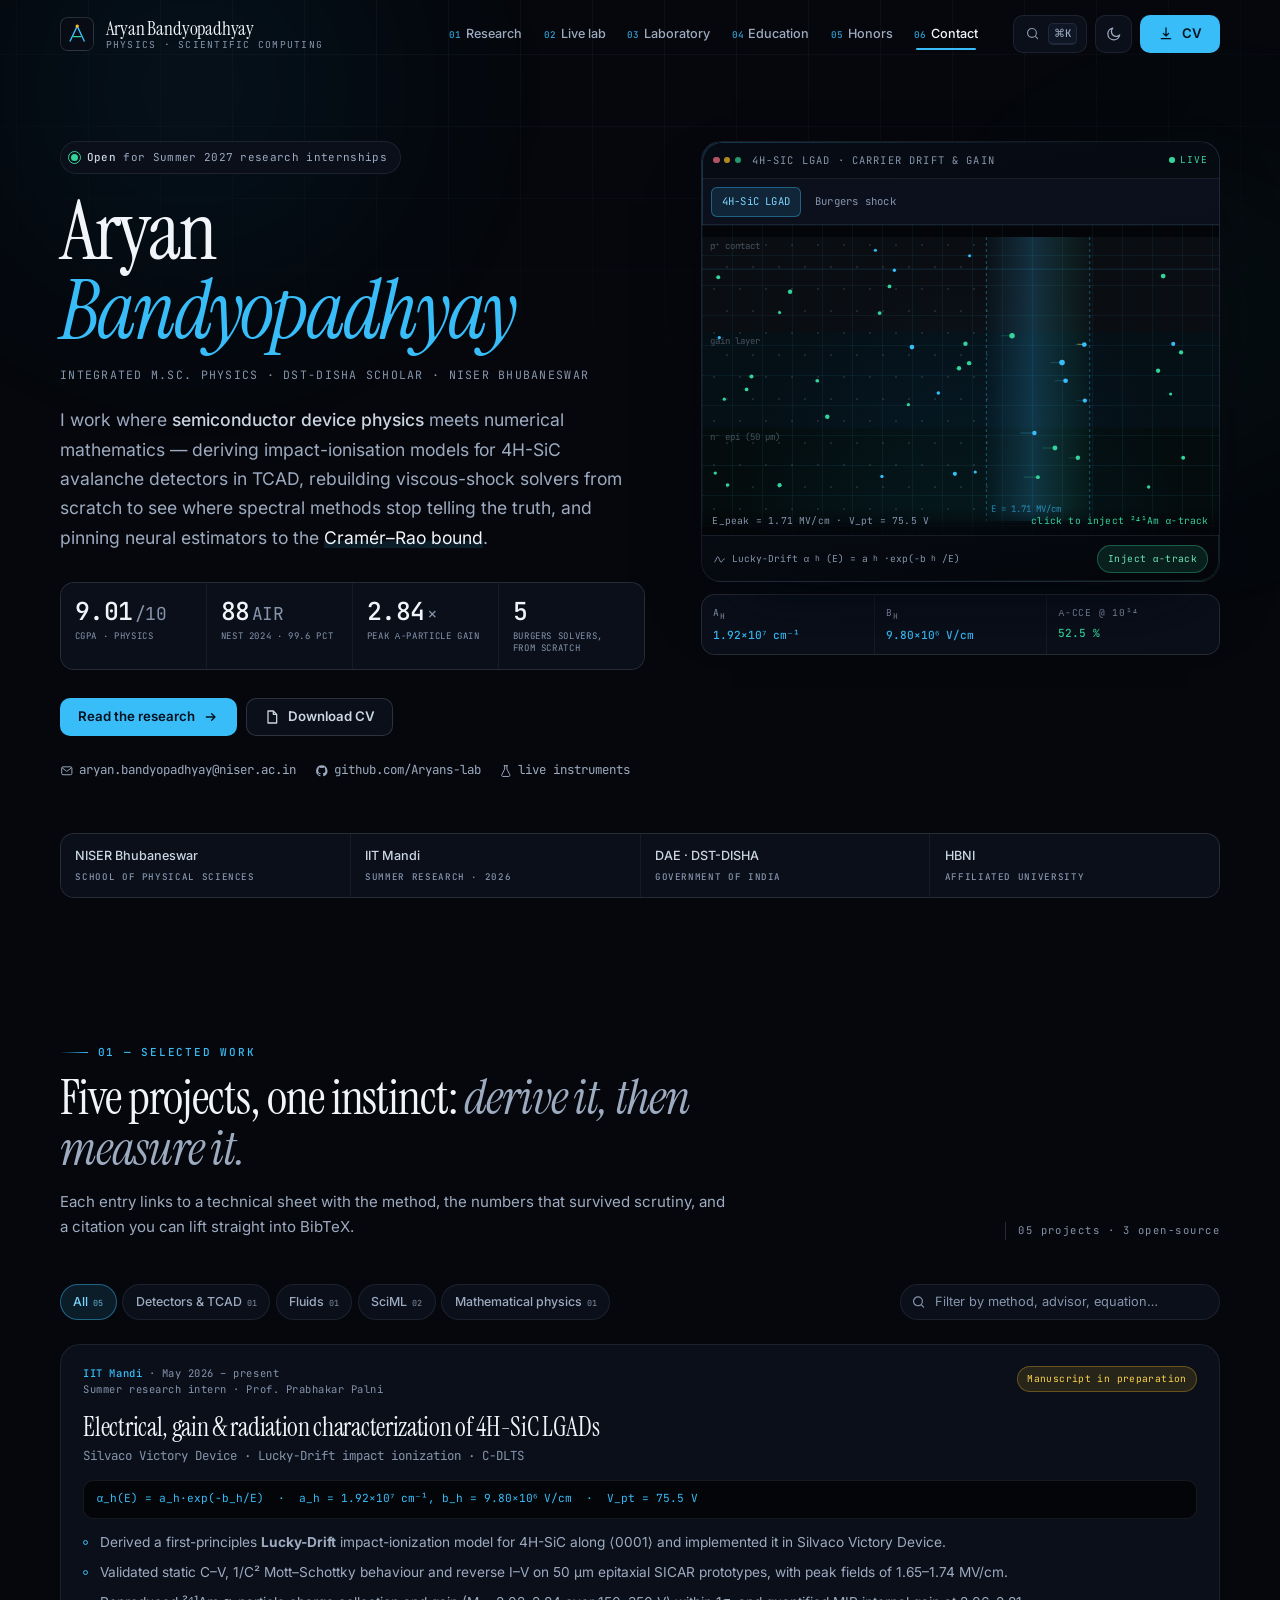
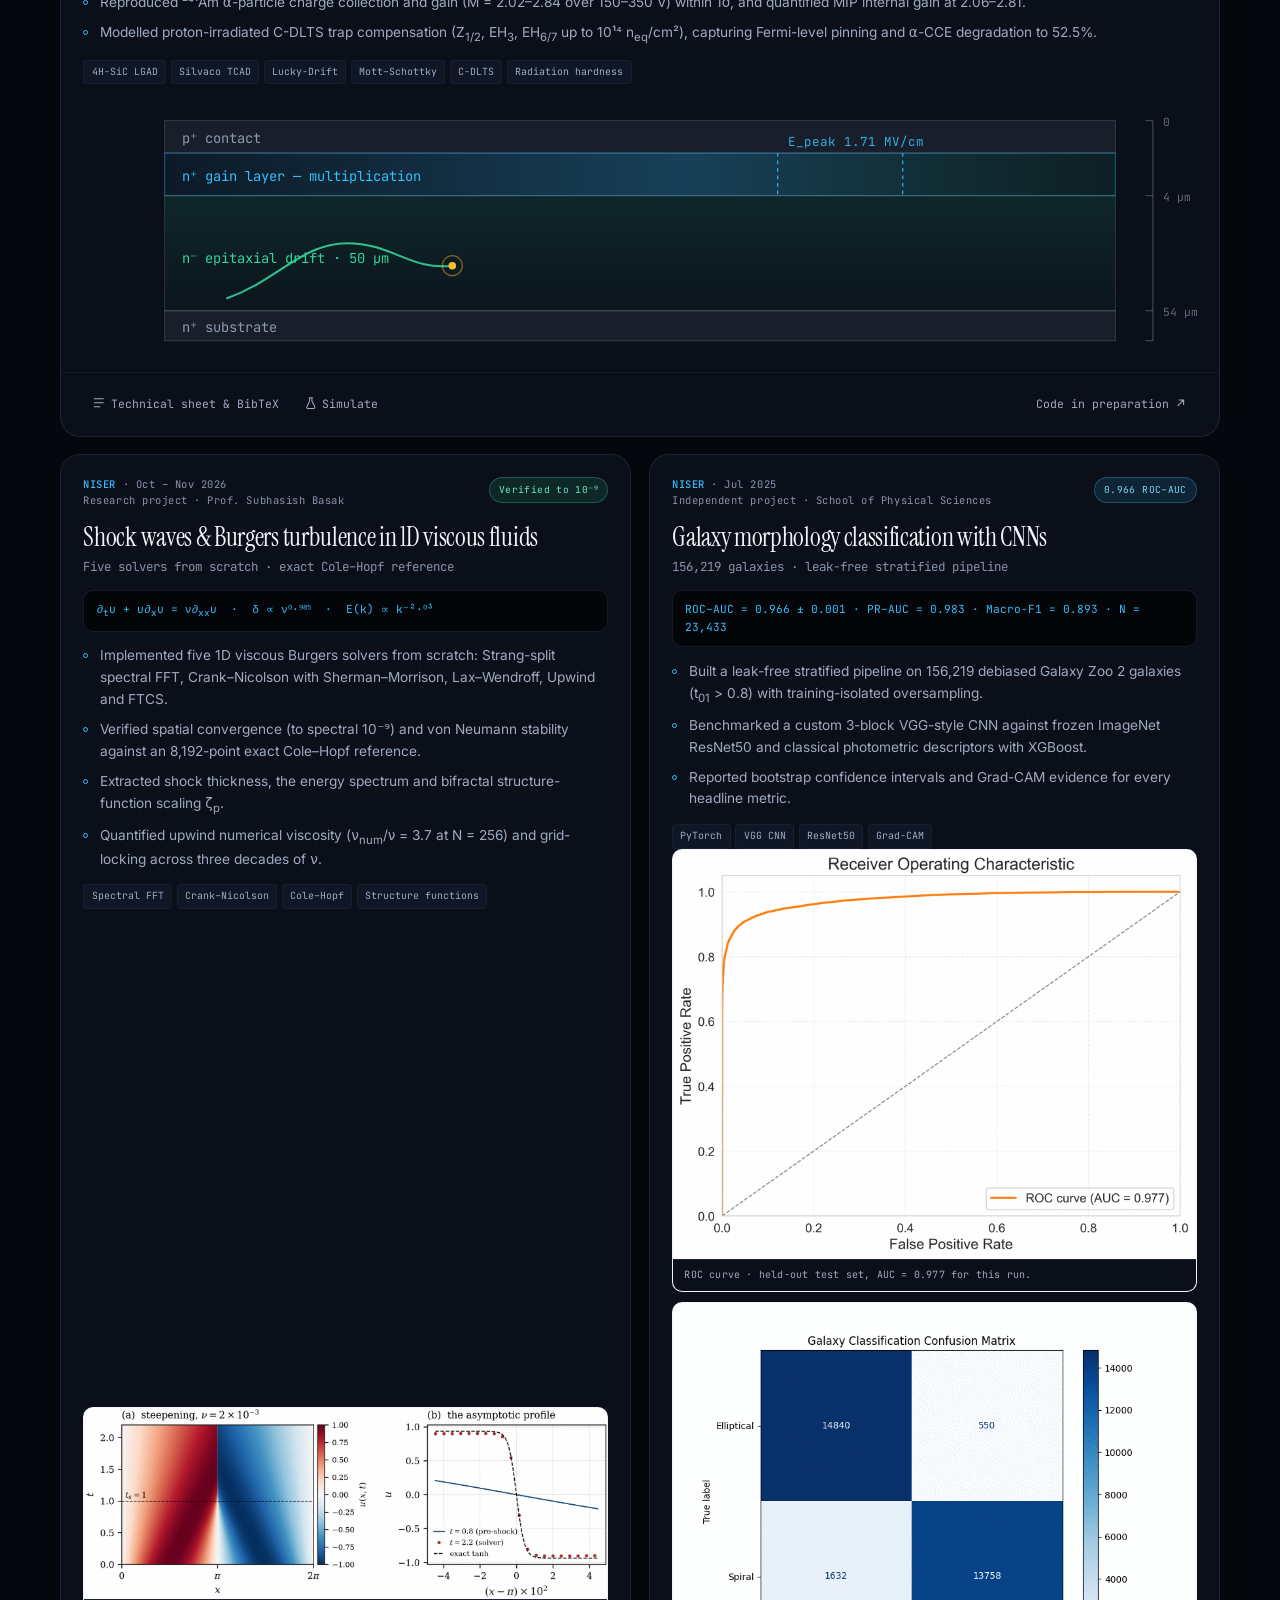
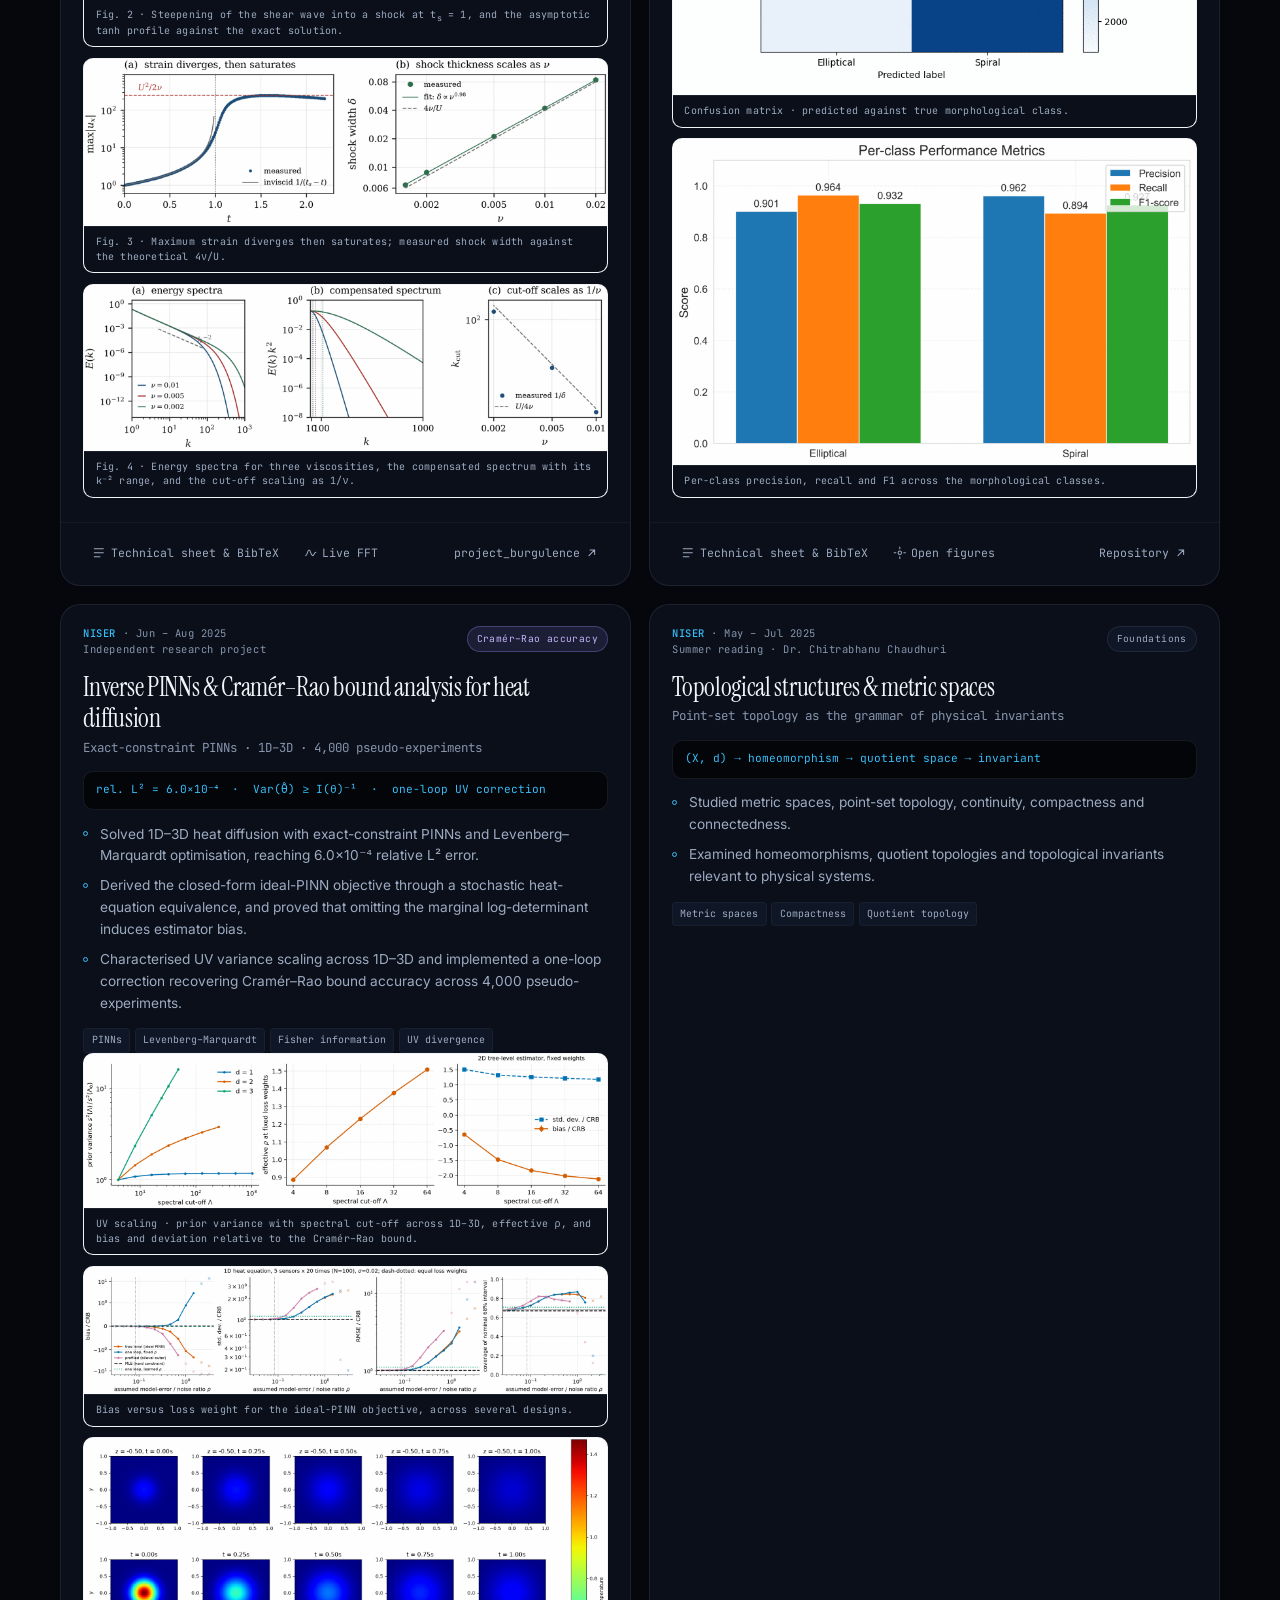
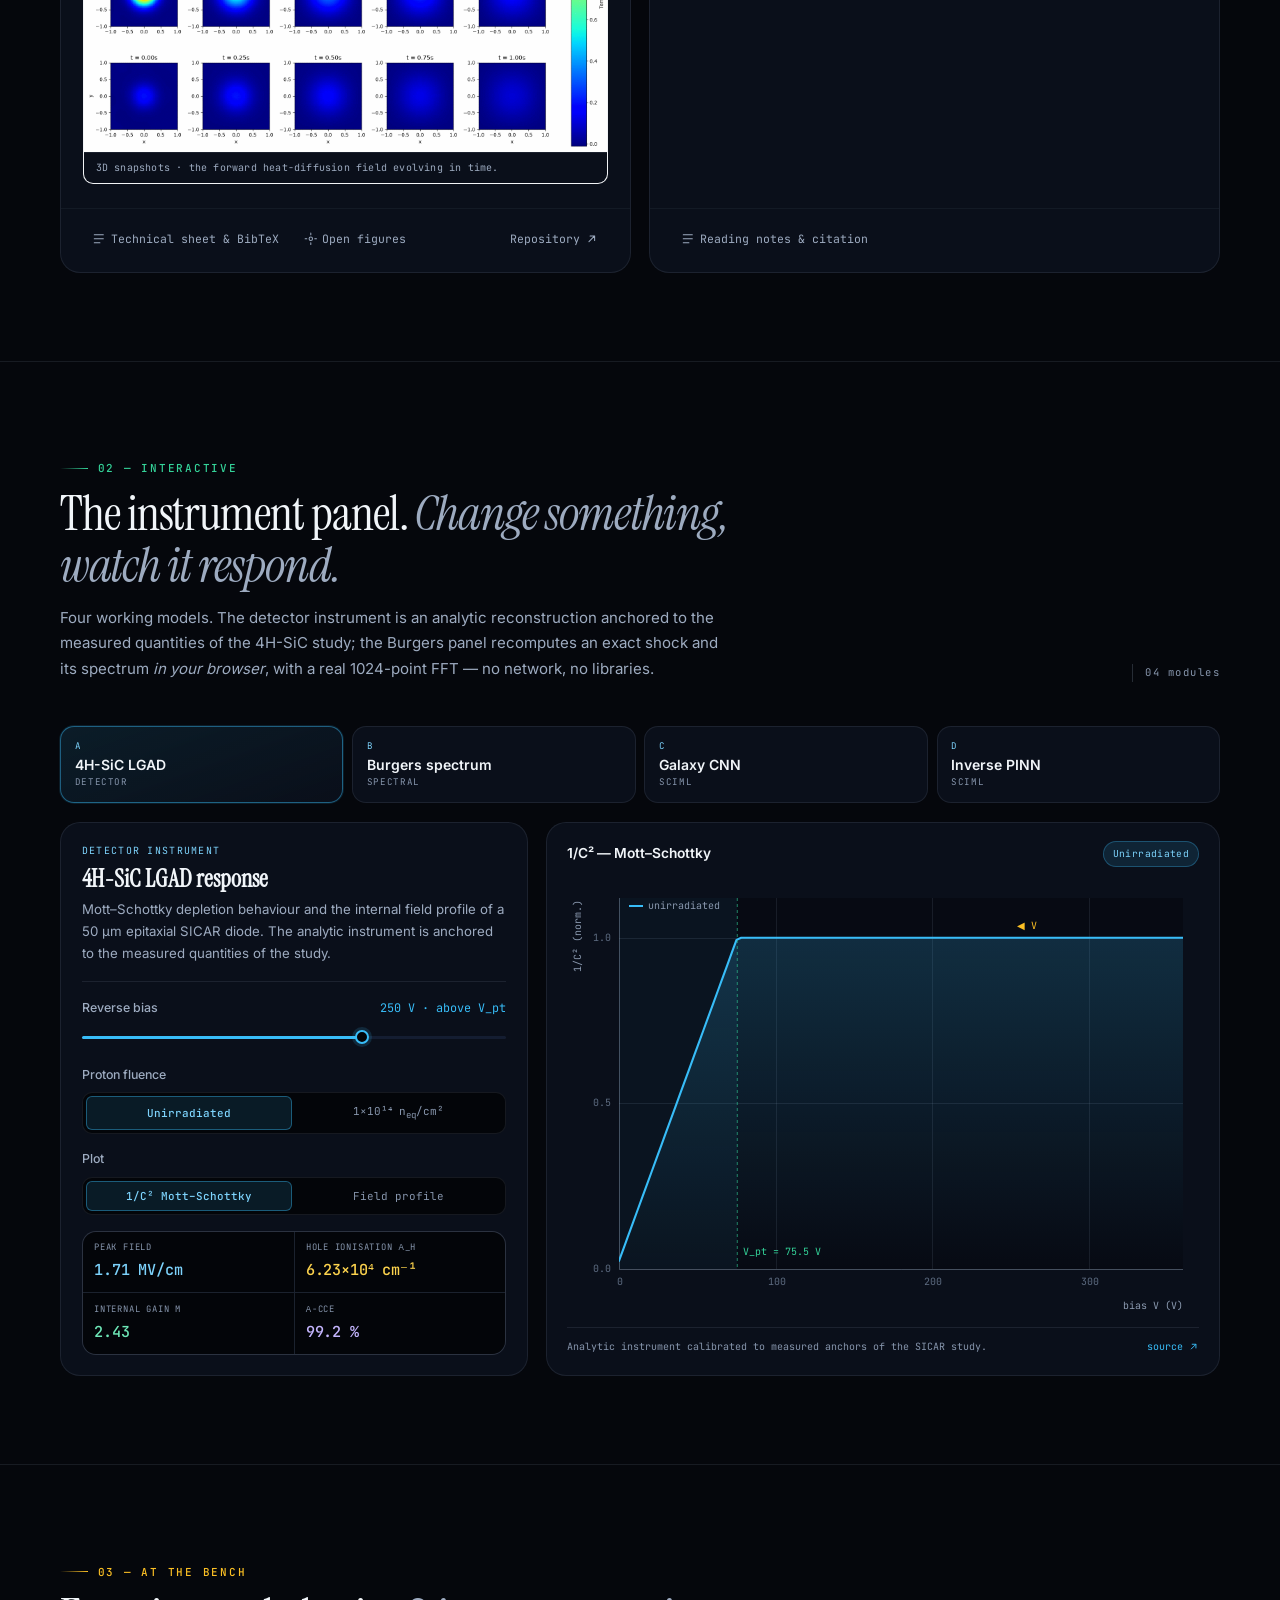
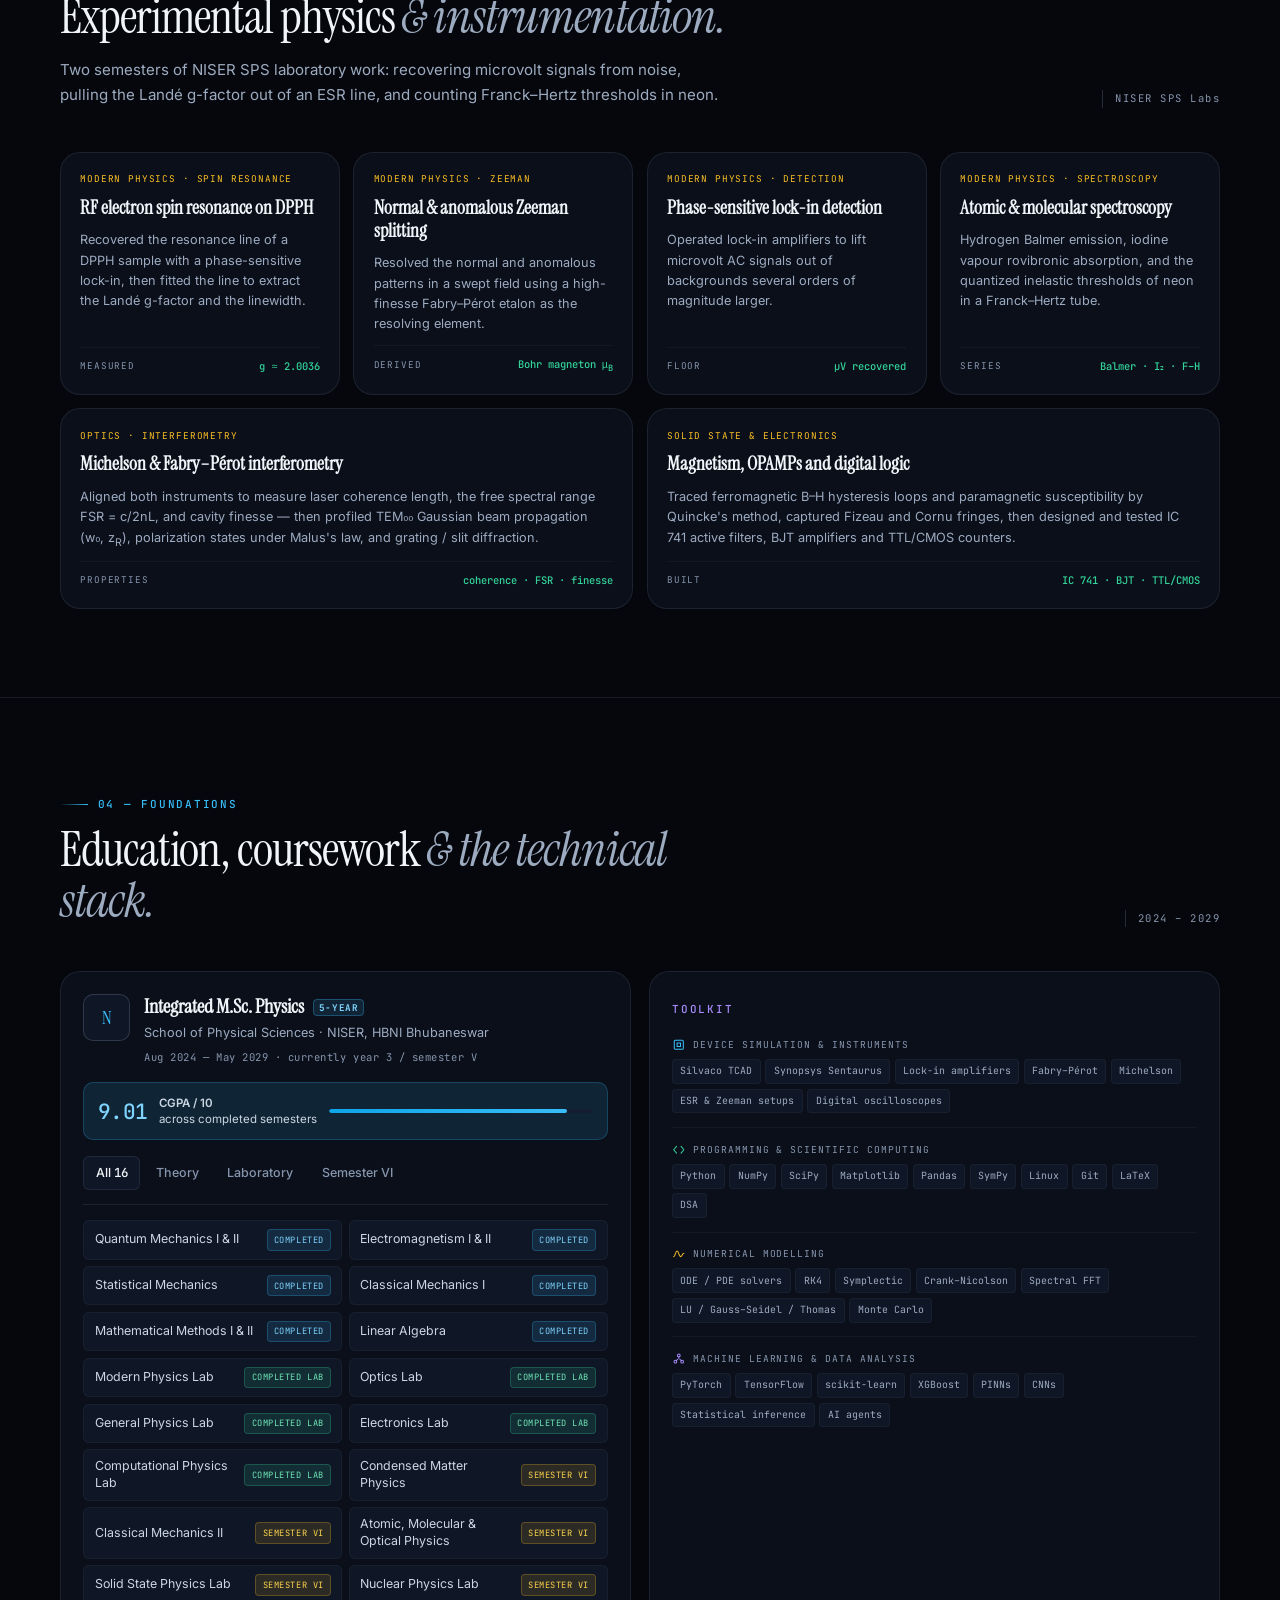
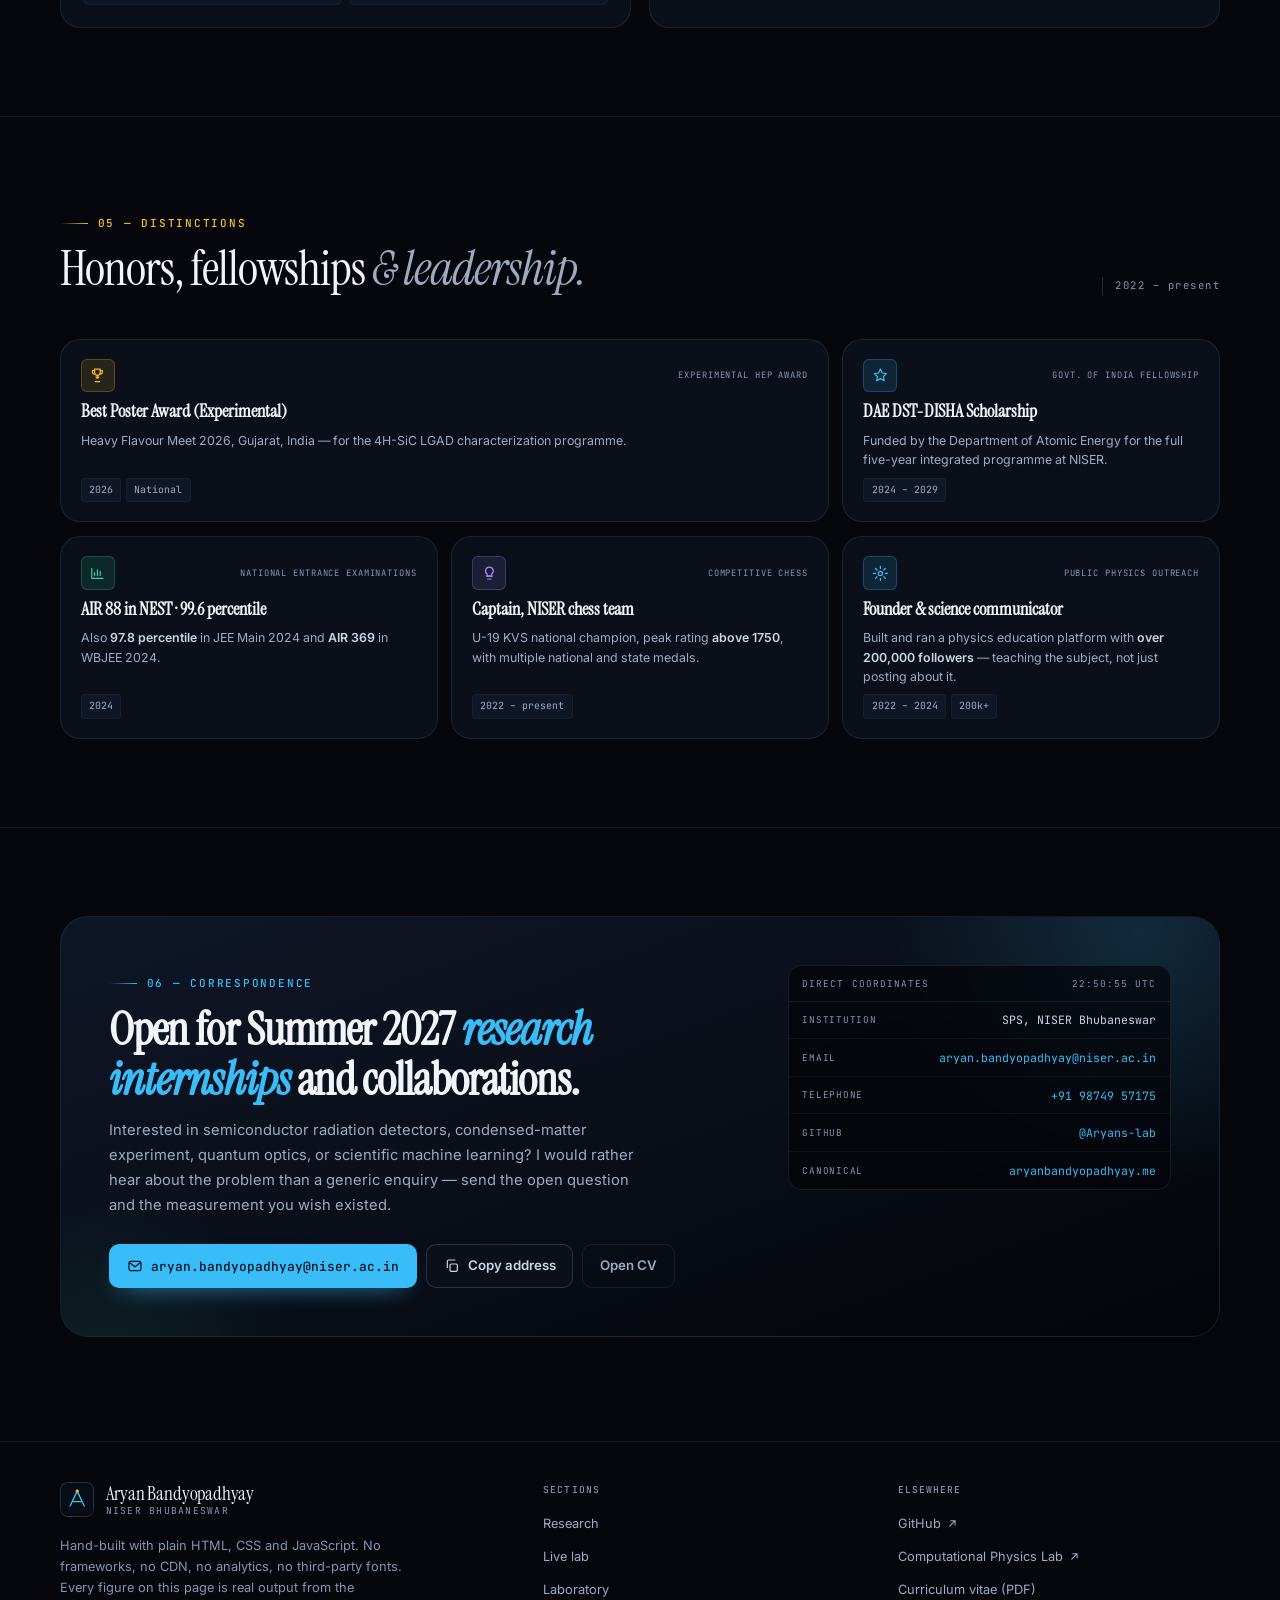
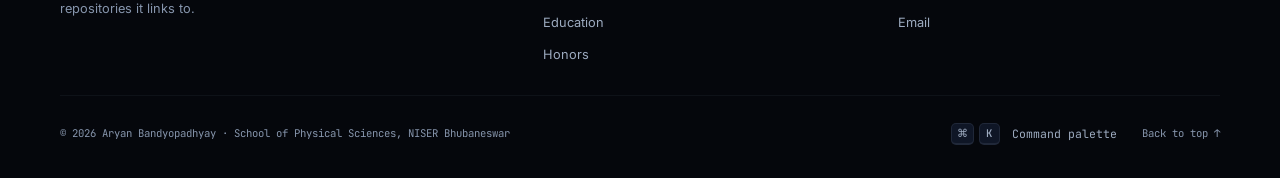
==== index.html @ 2903b162 "Rebuild the portfolio as a self-contained instrument panel Replaces the previous CDN-dependent singl" ====
<!DOCTYPE html>
<html lang="en" data-theme="dark">
<head>
  <meta charset="utf-8" />
  <meta name="viewport" content="width=device-width, initial-scale=1" />

  <title>Aryan Bandyopadhyay — Physics &amp; Scientific Computing</title>
  <meta name="description" content="Aryan Bandyopadhyay — DST-DISHA Scholar in Physics at NISER Bhubaneswar. Semiconductor radiation detectors (4H-SiC LGADs) in Silvaco TCAD, spectral solvers for Burgers turbulence, physics-informed neural networks, and experimental spectroscopy." />
  <meta name="author" content="Aryan Bandyopadhyay" />
  <meta name="robots" content="index, follow, max-image-preview:large, max-snippet:-1" />
  <meta name="theme-color" content="#05070c" />
  <meta name="color-scheme" content="dark light" />

  <link rel="canonical" href="https://aryanbandyopadhyay.me/" />

  <!-- Discovery-->
  <meta property="og:type" content="profile" />
  <meta property="og:site_name" content="Aryan Bandyopadhyay" />
  <meta property="og:title" content="Aryan Bandyopadhyay — Physics &amp; Scientific Computing" />
  <meta property="og:description" content="4H-SiC LGAD detector physics, spectral fluid solvers, inverse PINNs and experimental spectroscopy. NISER Bhubaneswar &amp; IIT Mandi." />
  <meta property="og:url" content="https://aryanbandyopadhyay.me/" />
  <meta property="og:locale" content="en_IN" />
  <meta property="og:image" content="https://aryanbandyopadhyay.me/assets/img/og-card.png" />
  <meta property="og:image:width" content="1200" />
  <meta property="og:image:height" content="630" />
  <meta property="og:image:alt" content="Aryan Bandyopadhyay — Physics &amp; Scientific Computing" />
  <meta property="profile:first_name" content="Aryan" />
  <meta property="profile:last_name" content="Bandyopadhyay" />
  <meta property="profile:username" content="Aryans-lab" />

  <meta name="twitter:card" content="summary_large_image" />
  <meta name="twitter:title" content="Aryan Bandyopadhyay — Physics &amp; Scientific Computing" />
  <meta name="twitter:description" content="Semiconductor radiation detectors, spectral shocks, and scientific machine learning. NISER Bhubaneswar." />
  <meta name="twitter:image" content="https://aryanbandyopadhyay.me/assets/img/og-card.png" />

  <!-- Icons & install-->
  <link rel="icon" href="/assets/img/favicon.svg" type="image/svg+xml" />
  <link rel="icon" href="/favicon.ico" sizes="32x32" />
  <link rel="apple-touch-icon" href="/assets/img/apple-touch-icon.png" />
  <link rel="manifest" href="/manifest.webmanifest" />

  <!-- Typography: self‑hosted, preloaded, no third‑party fonts-->
  <link rel="preload" href="/assets/fonts/instrument-serif-latin-400-normal.woff2" as="font" type="font/woff2" crossorigin />
  <link rel="preload" href="/assets/fonts/inter-latin-400-normal.woff2" as="font" type="font/woff2" crossorigin />
  <link rel="preload" href="/assets/fonts/jetbrains-mono-latin-400-normal.woff2" as="font" type="font/woff2" crossorigin />

  <link rel="stylesheet" href="/assets/css/site.css" />

  <!-- Structured data: researcher profile, works and code-->
  <script type="application/ld+json">
  {
    "@context": "https://schema.org",
    "@graph": [
      {
        "@type": "ProfilePage",
        "@id": "https://aryanbandyopadhyay.me/#page",
        "url": "https://aryanbandyopadhyay.me/",
        "name": "Aryan Bandyopadhyay — Physics & Scientific Computing",
        "inLanguage": "en",
        "dateModified": "2026-11-17",
        "mainEntity": { "@id": "https://aryanbandyopadhyay.me/#person" }
      },
      {
        "@type": "Person",
        "@id": "https://aryanbandyopadhyay.me/#person",
        "name": "Aryan Bandyopadhyay",
        "givenName": "Aryan",
        "familyName": "Bandyopadhyay",
        "jobTitle": "Integrated M.Sc. Physics Researcher (DST-DISHA Scholar)",
        "url": "https://aryanbandyopadhyay.me/",
        "mainEntityOfPage": "https://aryanbandyopadhyay.me/",
        "email": "mailto:aryan.bandyopadhyay@niser.ac.in",
        "telephone": "+91-9874957175",
        "image": "https://aryanbandyopadhyay.me/assets/img/og-card.png",
        "sameAs": [
          "https://github.com/Aryans-lab",
          "https://github.com/Aryans-lab/Aryans-lab.github.io"
        ],
        "alumniOf": [
          {
            "@type": "CollegeOrUniversity",
            "name": "National Institute of Science Education and Research (NISER), Bhubaneswar",
            "alternateName": "NISER",
            "url": "https://www.niser.ac.in/"
          }
        ],
        "affiliation": [
          {
            "@type": "CollegeOrUniversity",
            "name": "National Institute of Science Education and Research (NISER), Bhubaneswar",
            "department": { "@type": "Organization", "name": "School of Physical Sciences" },
            "url": "https://www.niser.ac.in/"
          },
          {
            "@type": "CollegeOrUniversity",
            "name": "Indian Institute of Technology Mandi",
            "url": "https://www.iitmandi.ac.in/"
          }
        ],
        "award": [
          "Best Poster Award (Experimental) — Heavy Flavour Meet 2026, Gujarat, India",
          "DST-DISHA Scholarship — Department of Atomic Energy, Government of India (2024–2029)",
          "All India Rank 88 (99.6 percentile) — National Entrance Screening Test (NEST) 2024",
          "All India Rank 369 — WBJEE 2024; 97.8 percentile — JEE Main 2024",
          "Captain, NISER Chess Team; U-19 KVS National Chess Champion (peak rating > 1750)"
        ],
        "knowsAbout": [
          "4H-SiC Low Gain Avalanche Detectors",
          "Semiconductor device simulation (Silvaco Victory Device, Synopsys Sentaurus TCAD)",
          "Lucky-drift impact ionisation and radiation defect modelling (C-DLTS)",
          "Viscous Burgers turbulence and spectral PDE solvers",
          "Physics-informed neural networks and Cramér–Rao lower bound analysis",
          "Convolutional neural networks for galaxy morphology classification",
          "Electron spin resonance, Zeeman spectroscopy and optical interferometry"
        ],
        "knowsLanguage": ["en", "bn", "hi"]
      },
      {
        "@type": "ScholarlyArticle",
        "@id": "https://aryanbandyopadhyay.me/#sic-lgad",
        "headline": "Electrical, Gain and Radiation Characterization of 4H-SiC Low Gain Avalanche Detectors",
        "author": [
          { "@id": "https://aryanbandyopadhyay.me/#person" },
          { "@type": "Person", "name": "Prabhakar Palni" }
        ],
        "dateCreated": "2026-05",
        "creativeWorkStatus": "In preparation",
        "abstract": "A first-principles Lucky-Drift impact ionisation model for 4H-SiC along <0001> (a_h = 1.92e7 cm^-1, b_h = 9.80e6 V/cm) implemented in Silvaco Victory Device, validated against C-V, 1/C^2 Mott-Schottky (V_pt = 75.5 V), reverse I-V, 241Am alpha gain (M = 2.02-2.84) and MIP gain (2.06-2.81) of 50 micrometre epitaxial SICAR prototypes, and extended to proton-irradiated C-DLTS defect compensation up to 1e14 n_eq/cm^2.",
        "keywords": "4H-SiC, LGAD, impact ionization, TCAD, C-DLTS, radiation hardness"
      },
      {
        "@type": "SoftwareSourceCode",
        "@id": "https://aryanbandyopadhyay.me/#burgers",
        "name": "Shock Waves and Burgers Turbulence in 1D Viscous Fluids",
        "author": { "@id": "https://aryanbandyopadhyay.me/#person" },
        "codeRepository": "https://github.com/Aryans-lab/Computational_Physics_Lab/tree/main/project_burgulence",
        "programmingLanguage": "Python",
        "description": "Five 1D viscous Burgers solvers written from scratch (Strang-split spectral FFT, Crank-Nicolson with Sherman-Morrison, Lax-Wendroff, Upwind, FTCS) verified against an 8,192-point exact Cole-Hopf reference; shock thickness scales as nu^0.985 and the energy spectrum falls as k^-2.03.",
        "keywords": "Burgers turbulence, spectral methods, Cole-Hopf, structure functions"
      },
      {
        "@type": "SoftwareSourceCode",
        "@id": "https://aryanbandyopadhyay.me/#galaxy",
        "name": "Galaxy Morphology Classification using CNNs",
        "author": { "@id": "https://aryanbandyopadhyay.me/#person" },
        "codeRepository": "https://github.com/Aryans-lab/Galaxy-Morphology-Classification-using-CNNs",
        "programmingLanguage": "Python",
        "description": "Leak-free stratified classification of 156,219 debiased Galaxy Zoo 2 galaxies with a custom VGG-style CNN, reaching 0.966 ROC-AUC and 0.983 PR-AUC on 23,433 held-out galaxies.",
        "keywords": "galaxy morphology, convolutional neural networks, Galaxy Zoo 2"
      },
      {
        "@type": "SoftwareSourceCode",
        "@id": "https://aryanbandyopadhyay.me/#pinn",
        "name": "Inverse PINNs and Cramér-Rao Bound Analysis for Heat Diffusion",
        "author": { "@id": "https://aryanbandyopadhyay.me/#person" },
        "codeRepository": "https://github.com/Aryans-lab/Heat-Diffusion-PINNs",
        "programmingLanguage": "Python",
        "description": "Exact-constraint PINNs solving 1D-3D heat diffusion with Levenberg-Marquardt optimisation (6.0e-4 relative L2 error) and a one-loop UV variance correction recovering Cramér-Rao bound accuracy across 4,000 pseudo-experiments.",
        "keywords": "physics-informed neural networks, Cramér-Rao bound, inverse problems"
      },
      {
        "@type": "WebSite",
        "@id": "https://aryanbandyopadhyay.me/#website",
        "url": "https://aryanbandyopadhyay.me/",
        "name": "Aryan Bandyopadhyay",
        "inLanguage": "en"
      }
    ]
  }
  </script>
</head>

<body>
  <a class="skip-link" href="#main">Skip to content</a>

  <!-- Ambient field-->
  <div class="ambient" aria-hidden="true">
    <div class="ambient__grid"></div>
    <div class="ambient__bloom ambient__bloom--a"></div>
    <div class="ambient__bloom ambient__bloom--b"></div>
  </div>

  <div class="progress-thread" aria-hidden="true"></div>

  <!-- ══════════════════════════════════════════════════════════════════
       MASTHEAD
       ══════════════════════════════════════════════════════════════════-->
  <header class="masthead">
    <div class="shell masthead__inner">
      <a class="brand" href="#top" aria-label="Aryan Bandyopadhyay — home">
        <span class="brand__mark" aria-hidden="true">
          <svg viewBox="0 0 40 40" fill="none">
            <rect width="40" height="40" fill="#070c15" />
            <path d="M11 29 20 10l9 19" stroke="#38bdf8" stroke-width="1.7" stroke-linejoin="round" />
            <path d="M15.4 23h9.2" stroke="#34d399" stroke-width="1.7" stroke-linecap="round" />
            <circle cx="20" cy="10" r="2.1" fill="#fbbf24" />
          </svg>
        </span>
        <span class="brand__text">
          <span class="brand__name">Aryan Bandyopadhyay</span>
          <span class="brand__role">Physics · Scientific computing</span>
        </span>
      </a>

      <nav class="nav" aria-label="Primary">
        <a class="nav__link" href="#research"><span class="nav__num">01</span>Research</a>
        <a class="nav__link" href="#lab"><span class="nav__num">02</span>Live lab</a>
        <a class="nav__link" href="#experimental"><span class="nav__num">03</span>Laboratory</a>
        <a class="nav__link" href="#academics"><span class="nav__num">04</span>Education</a>
        <a class="nav__link" href="#honors"><span class="nav__num">05</span>Honors</a>
        <a class="nav__link" href="#contact"><span class="nav__num">06</span>Contact</a>
      </nav>

      <div class="masthead__actions">
        <button class="cmd-trigger" type="button" data-open-cmd aria-label="Open command palette">
          <svg viewBox="0 0 24 24" fill="none" stroke="currentColor" stroke-width="1.8" aria-hidden="true">
            <circle cx="11" cy="11" r="7" /><path d="m20 20-3.5-3.5" stroke-linecap="round" />
          </svg>
          <span class="kbd">⌘K</span>
        </button>

        <button class="icon-btn" type="button" data-theme-toggle aria-label="Switch to journal paper theme">
          <svg class="icon-btn__moon" viewBox="0 0 24 24" fill="none" stroke="currentColor" stroke-width="1.8" aria-hidden="true">
            <path d="M21 12.8A8.5 8.5 0 1 1 11.2 3a6.6 6.6 0 0 0 9.8 9.8Z" stroke-linejoin="round" />
          </svg>
          <svg class="icon-btn__sun" viewBox="0 0 24 24" fill="none" stroke="currentColor" stroke-width="1.8" aria-hidden="true">
            <circle cx="12" cy="12" r="4.2" />
            <path d="M12 2v2.4M12 19.6V22M4.2 4.2l1.7 1.7M18.1 18.1l1.7 1.7M2 12h2.4M19.6 12H22M4.2 19.8l1.7-1.7M18.1 5.9l1.7-1.7" stroke-linecap="round" />
          </svg>
        </button>

        <button class="btn btn--primary masthead__cv" type="button" data-open-cv>
          <svg viewBox="0 0 24 24" fill="none" stroke="currentColor" stroke-width="1.9" aria-hidden="true">
            <path d="M12 3v12m0 0 4-4m-4 4-4-4" stroke-linecap="round" stroke-linejoin="round" />
            <path d="M5 19h14" stroke-linecap="round" />
          </svg>
          CV
        </button>

        <button class="icon-btn mobile-toggle" type="button" aria-expanded="false" aria-controls="mobilePanel" aria-label="Open navigation">
          <svg viewBox="0 0 24 24" fill="none" stroke="currentColor" stroke-width="1.9" aria-hidden="true">
            <path d="M4 7h16M4 12h16M4 17h16" stroke-linecap="round" />
          </svg>
        </button>
      </div>
    </div>

    <div class="mobile-panel" id="mobilePanel">
      <a class="mobile-panel__link" href="#research"><span class="nav__num">01</span>Research</a>
      <a class="mobile-panel__link" href="#lab"><span class="nav__num">02</span>Live lab</a>
      <a class="mobile-panel__link" href="#experimental"><span class="nav__num">03</span>Laboratory</a>
      <a class="mobile-panel__link" href="#academics"><span class="nav__num">04</span>Education</a>
      <a class="mobile-panel__link" href="#honors"><span class="nav__num">05</span>Honors</a>
      <a class="mobile-panel__link" href="#contact"><span class="nav__num">06</span>Contact</a>
      <div class="mobile-panel__cta">
        <button class="btn btn--ghost btn--sm" type="button" data-open-cv>Open CV</button>
        <a class="btn btn--primary btn--sm" href="mailto:aryan.bandyopadhyay@niser.ac.in">Email</a>
      </div>
    </div>
  </header>

  <main id="main">
    <!-- ═══════════════════════════════════════════════════════════════════
         HERO
         ════════════════════════════════════════════════════════════════-->
    <section class="hero" id="top" aria-labelledby="hero-title">
      <div class="shell hero__grid">
        <div class="hero__copy">
          <span class="status-pill">
            <span class="status-dot" aria-hidden="true"></span>
            <span><strong>Open</strong> for Summer 2027 research internships</span>
          </span>

          <h1 class="hero__title" id="hero-title">
            <span class="hero__title-line">Aryan</span>
            <span class="hero__title-line"><em>Bandyopadhyay</em></span>
          </h1>

          <p class="mono hero__role">Integrated M.Sc. Physics · DST-DISHA Scholar · NISER Bhubaneswar</p>

          <p class="hero__lede">
            I work where <strong>semiconductor device physics</strong> meets numerical mathematics —
            deriving impact-ionisation models for 4H-SiC avalanche detectors in TCAD, rebuilding
            viscous-shock solvers from scratch to see where spectral methods stop telling the truth,
            and pinning neural estimators to the <span class="accent">Cramér–Rao bound</span>.
          </p>

          <div class="stat-rail" role="list">
            <div class="stat" role="listitem">
              <div class="stat__value">9.01<span class="stat__unit">/10</span></div>
              <div class="stat__label">CGPA · Physics</div>
            </div>
            <div class="stat" role="listitem">
              <div class="stat__value">88<span class="stat__unit">AIR</span></div>
              <div class="stat__label">NEST 2024 · 99.6 pct</div>
            </div>
            <div class="stat" role="listitem">
              <div class="stat__value">2.84<span class="stat__unit">×</span></div>
              <div class="stat__label">Peak α-particle gain</div>
            </div>
            <div class="stat" role="listitem">
              <div class="stat__value">5</div>
              <div class="stat__label">Burgers solvers, from scratch</div>
            </div>
          </div>

          <div class="hero__actions">
            <a class="btn btn--primary" href="#research">
              Read the research
              <svg viewBox="0 0 24 24" fill="none" stroke="currentColor" stroke-width="2" aria-hidden="true">
                <path d="M5 12h13m0 0-5-5m5 5-5 5" stroke-linecap="round" stroke-linejoin="round" />
              </svg>
            </a>
            <a class="btn btn--ghost" href="CV_Aryan_Bandyopadhyay.pdf" target="_blank" rel="noopener">
              <svg viewBox="0 0 24 24" fill="none" stroke="currentColor" stroke-width="1.9" aria-hidden="true">
                <path d="M14 3v5h5" stroke-linejoin="round" />
                <path d="M6 3h8l5 5v13H6z" stroke-linejoin="round" />
              </svg>
              Download CV
            </a>
          </div>

          <p class="hero__links">
            <a href="mailto:aryan.bandyopadhyay@niser.ac.in">
              <svg viewBox="0 0 24 24" fill="none" stroke="currentColor" stroke-width="1.7" aria-hidden="true">
                <rect x="3" y="5" width="18" height="14" rx="2.5" /><path d="m4 7 8 6 8-6" stroke-linecap="round" />
              </svg>
              aryan.bandyopadhyay@niser.ac.in
            </a>
            <a href="https://github.com/Aryans-lab" target="_blank" rel="noopener">
              <svg viewBox="0 0 24 24" fill="currentColor" aria-hidden="true">
                <path d="M12 2a10 10 0 0 0-3.16 19.49c.5.09.68-.22.68-.48v-1.7c-2.78.6-3.37-1.34-3.37-1.34-.45-1.16-1.11-1.47-1.11-1.47-.91-.62.07-.61.07-.61 1 .07 1.53 1.03 1.53 1.03.9 1.53 2.36 1.09 2.93.83.09-.65.35-1.09.63-1.34-2.22-.25-4.55-1.11-4.55-4.94 0-1.09.39-1.98 1.03-2.68-.1-.25-.45-1.27.1-2.65 0 0 .84-.27 2.75 1.02a9.5 9.5 0 0 1 5 0c1.91-1.29 2.75-1.02 2.75-1.02.55 1.38.2 2.4.1 2.65.64.7 1.03 1.59 1.03 2.68 0 3.84-2.34 4.68-4.57 4.93.36.31.68.92.68 1.85v2.74c0 .27.18.58.69.48A10 10 0 0 0 12 2Z" />
              </svg>
              github.com/Aryans-lab
            </a>
            <a href="#lab">
              <svg viewBox="0 0 24 24" fill="none" stroke="currentColor" stroke-width="1.7" aria-hidden="true">
                <path d="M9 3h6M10 3v6L5 19a2 2 0 0 0 1.8 3h10.4A2 2 0 0 0 19 19l-5-10V3" stroke-linecap="round" stroke-linejoin="round" />
              </svg>
              live instruments
            </a>
          </p>
        </div>

        <!-- Instrument panel-->
        <div class="hero__instrument">
          <div class="instrument">
            <div class="instrument__head">
              <span class="instrument__dots" aria-hidden="true"><i></i><i></i><i></i></span>
              <span class="instrument__title" id="heroInstrumentTitle">4H-SiC LGAD · carrier drift &amp; gain</span>
              <span class="instrument__live"><i aria-hidden="true"></i>LIVE</span>
            </div>

            <div class="instrument__modes" role="tablist" aria-label="Instrument mode">
              <button class="mode-tab is-active" type="button" role="tab" data-hero-mode="sic" aria-selected="true">4H-SiC LGAD</button>
              <button class="mode-tab" type="button" role="tab" data-hero-mode="burgers" aria-selected="false">Burgers shock</button>
            </div>

            <div class="canvas-stage">
              <canvas id="heroCanvas" role="img" aria-label="Animated simulation of carrier drift and impact ionisation inside a 4H-SiC low gain avalanche detector, or a viscous Burgers shock profile."></canvas>
              <div class="canvas-readout">
                <span id="heroReadoutA">E_peak = 1.71 MV/cm · V_pt = 75.5 V</span>
                <span class="em" id="heroReadoutB">click to inject ²⁴¹Am α-track</span>
              </div>
            </div>

            <div class="instrument__foot">
              <span class="instrument__hint">
                <svg viewBox="0 0 24 24" fill="none" stroke="currentColor" stroke-width="1.8" aria-hidden="true">
                  <path d="M3 17c3 0 3-10 6-10s3 10 6 10 3-6 6-6" stroke-linecap="round" />
                </svg>
                Lucky-Drift α<sub>h</sub>(E) = a<sub>h</sub>·exp(−b<sub>h</sub>/E)
              </span>
              <button class="pulse-btn" type="button" id="heroPulse" aria-label="Inject an alpha particle track">Inject α-track</button>
            </div>
          </div>

          <div class="equation-strip">
            <div class="equation-cell">
              <div class="equation-cell__sym">a<sub>h</sub></div>
              <div class="equation-cell__val">1.92×10⁷ cm⁻¹</div>
            </div>
            <div class="equation-cell">
              <div class="equation-cell__sym">b<sub>h</sub></div>
              <div class="equation-cell__val">9.80×10⁶ V/cm</div>
            </div>
            <div class="equation-cell">
              <div class="equation-cell__sym">α-CCE @ 10¹⁴</div>
              <div class="equation-cell__val">52.5 %</div>
            </div>
          </div>
        </div>
      </div>

      <!-- Affiliation strip-->
      <div class="shell">
        <div class="cred-strip" aria-label="Affiliations">
          <span class="cred">NISER Bhubaneswar<i>School of Physical Sciences</i></span>
          <span class="cred">IIT Mandi<i>Summer research · 2026</i></span>
          <span class="cred">DAE · DST-DISHA<i>Government of India</i></span>
          <span class="cred">HBNI<i>Affiliated university</i></span>
        </div>
      </div>
    </section>

    <!-- ═══════════════════════════════════════════════════════════════════
         01 · RESEARCH
         ════════════════════════════════════════════════════════════════-->
    <section class="section" id="research" aria-labelledby="research-title">
      <div class="shell">
        <div class="section__head reveal">
          <div class="section__head-main">
            <span class="kicker">01 — Selected work</span>
            <h2 class="section__title" id="research-title">Five projects, one instinct: <em>derive it, then measure it.</em></h2>
            <p class="section__desc">
              Each entry links to a technical sheet with the method, the numbers that survived scrutiny,
              and a citation you can lift straight into BibTeX.
            </p>
          </div>
          <span class="section__index mono">05 projects · 3 open-source</span>
        </div>

        <div class="filters reveal">
          <div class="chip-row" role="group" aria-label="Filter projects by domain">
            <button class="chip" type="button" data-filter="all" aria-pressed="true">All<span class="chip__count">05</span></button>
            <button class="chip" type="button" data-filter="detector" aria-pressed="false">Detectors &amp; TCAD<span class="chip__count">01</span></button>
            <button class="chip" type="button" data-filter="cfd" aria-pressed="false">Fluids<span class="chip__count">01</span></button>
            <button class="chip" type="button" data-filter="sciml" aria-pressed="false">SciML<span class="chip__count">02</span></button>
            <button class="chip" type="button" data-filter="math" aria-pressed="false">Mathematical physics<span class="chip__count">01</span></button>
          </div>

          <label class="search-field">
            <span class="sr-only">Filter research by keyword</span>
            <svg viewBox="0 0 24 24" fill="none" stroke="currentColor" stroke-width="1.8" aria-hidden="true">
              <circle cx="11" cy="11" r="7" /><path d="m20 20-3.5-3.5" stroke-linecap="round" />
            </svg>
            <input type="search" id="researchSearch" placeholder="Filter by method, advisor, equation…" autocomplete="off" />
          </label>
        </div>

        <p class="sr-only" aria-live="polite" id="researchCount"></p>

        <div class="project-grid">
          <!-- LGAD ––––––––––––––––––––––––––––––––––––––––––––––––––––-->
          <article class="card project-card project-card--wide reveal" data-project data-category="detector"
            data-search="4H-SiC LGAD low gain avalanche detector Silvaco victory device lucky drift impact ionization Mott-Schottky C-DLTS proton irradiation Palni IIT Mandi TCAD semiconductor radiation detector alpha 241Am MIP gain Fermi pinning">
            <div class="project-card__body">
              <div class="project-card__top">
                <span class="project-card__meta"><strong>IIT Mandi</strong> · May 2026 – present<br>Summer research intern · Prof. Prabhakar Palni</span>
                <span class="badge badge--amber">Manuscript in preparation</span>
              </div>

              <div>
                <h3 class="project-card__title">Electrical, gain &amp; radiation characterization of 4H-SiC LGADs</h3>
                <p class="project-card__sub">Silvaco Victory Device · Lucky-Drift impact ionization · C-DLTS</p>
              </div>

              <div class="formula">α_h(E) = a_h·exp(−b_h/E) &nbsp;·&nbsp; a_h = 1.92×10⁷ cm⁻¹, b_h = 9.80×10⁶ V/cm &nbsp;·&nbsp; V_pt = 75.5 V</div>

              <ul class="project-card__list">
                <li>Derived a first-principles <strong>Lucky-Drift</strong> impact-ionization model for 4H-SiC along ⟨0001⟩ and implemented it in Silvaco Victory Device.</li>
                <li>Validated static C–V, 1/C² Mott–Schottky behaviour and reverse I–V on 50 µm epitaxial SICAR prototypes, with peak fields of 1.65–1.74 MV/cm.</li>
                <li>Reproduced ²⁴¹Am α-particle charge collection and gain (M = 2.02–2.84 over 150–350 V) within 1σ, and quantified MIP internal gain at 2.06–2.81.</li>
                <li>Modelled proton-irradiated C-DLTS trap compensation (Z<sub>1/2</sub>, EH<sub>3</sub>, EH<sub>6/7</sub> up to 10¹⁴ n<sub>eq</sub>/cm²), capturing Fermi-level pinning and α-CCE degradation to 52.5%.</li>
              </ul>

              <div class="tag-row">
                <span class="tag">4H-SiC LGAD</span>
                <span class="tag">Silvaco TCAD</span>
                <span class="tag">Lucky-Drift</span>
                <span class="tag">Mott–Schottky</span>
                <span class="tag">C-DLTS</span>
                <span class="tag">Radiation hardness</span>
              </div>
            </div>

            <!-- Hand‑drawn device cross‑section-->
            <div class="device-figure">
              <svg viewBox="0 0 900 218" role="img" aria-labelledby="devTitle devDesc">
                <title id="devTitle">4H-SiC low gain avalanche detector cross-section</title>
                <desc id="devDesc">Layer stack of a 50 micrometre epitaxial 4H-SiC LGAD: p-plus contact, thin highly doped gain layer, and n-minus drift region above an n-plus substrate, with the multiplication zone highlighted.</desc>
                <defs>
                  <linearGradient id="gradGain" x1="0" y1="0" x2="1" y2="0">
                    <stop offset="0" stop-color="#38bdf8" stop-opacity="0.06" />
                    <stop offset="0.55" stop-color="#38bdf8" stop-opacity="0.28" />
                    <stop offset="1" stop-color="#34d399" stop-opacity="0.08" />
                  </linearGradient>
                  <linearGradient id="gradDrift" x1="0" y1="0" x2="0" y2="1">
                    <stop offset="0" stop-color="#34d399" stop-opacity="0.12" />
                    <stop offset="1" stop-color="#34d399" stop-opacity="0.03" />
                  </linearGradient>
                </defs>

                <!-- layers-->
                <rect x="70" y="26" width="760" height="26" fill="rgba(148,163,184,0.10)" stroke="rgba(148,163,184,0.22)" />
                <rect x="70" y="52" width="760" height="34" fill="url(#gradGain)" stroke="rgba(56,189,248,0.35)" />
                <rect x="70" y="86" width="760" height="92" fill="url(#gradDrift)" stroke="rgba(148,163,184,0.18)" />
                <rect x="70" y="178" width="760" height="24" fill="rgba(148,163,184,0.10)" stroke="rgba(148,163,184,0.22)" />

                <!-- labels-->
                <g fill="#8b9ab0" font-family="JetBrains Mono, monospace" font-size="11">
                  <text x="84" y="44">p⁺ contact</text>
                  <text x="84" y="74" fill="#38bdf8">n⁺ gain layer — multiplication</text>
                  <text x="84" y="140" fill="#34d399">n⁻ epitaxial drift · 50 µm</text>
                  <text x="84" y="195">n⁺ substrate</text>
                </g>

                <!-- multiplication callout-->
                <g stroke="#38bdf8" stroke-width="1" fill="none" opacity="0.85">
                  <path d="M560 52v34" stroke-dasharray="3 3" />
                  <path d="M660 52v34" stroke-dasharray="3 3" />
                </g>
                <g fill="#38bdf8" font-family="JetBrains Mono, monospace" font-size="10">
                  <text x="568" y="46" opacity="0.9">E_peak 1.71 MV/cm</text>
                </g>

                <!-- impact ionisation sketch: hole path deflecting-->
                <g stroke="#34d399" stroke-width="1.6" fill="none" opacity="0.9">
                  <path d="M120 168c40-14 60-44 96-44s50 22 84 18" stroke-linecap="round" />
                </g>
                <circle cx="300" cy="142" r="3" fill="#fbbf24" />
                <circle cx="300" cy="142" r="8" fill="none" stroke="#fbbf24" stroke-width="1" opacity="0.45" />

                <!-- depth scale-->
                <g stroke="rgba(148,163,184,0.35)" stroke-width="1">
                  <path d="M860 26v176" />
                  <path d="M854 26h6M854 86h6M854 178h6M854 202h6" />
                </g>
                <g fill="#5d6b80" font-family="JetBrains Mono, monospace" font-size="9">
                  <text x="868" y="30">0</text>
                  <text x="868" y="90">4 µm</text>
                  <text x="868" y="182">54 µm</text>
                </g>
              </svg>
            </div>

            <div class="project-card__foot">
              <button class="link-quiet" type="button" data-open-project="lgad">
                <svg viewBox="0 0 24 24" fill="none" stroke="currentColor" stroke-width="1.8" aria-hidden="true">
                  <path d="M4 5h16M4 12h16M4 19h10" stroke-linecap="round" />
                </svg>
                Technical sheet &amp; BibTeX
              </button>
              <button class="link-quiet" type="button" data-jump-lab="lgad">
                <svg viewBox="0 0 24 24" fill="none" stroke="currentColor" stroke-width="1.8" aria-hidden="true">
                  <path d="M9 3h6M10 3v6L5 19a2 2 0 0 0 1.8 3h10.4A2 2 0 0 0 19 19l-5-10V3" stroke-linecap="round" stroke-linejoin="round" />
                </svg>
                Simulate
              </button>
              <a class="link-quiet link-quiet--push" href="https://github.com/Aryans-lab" target="_blank" rel="noopener">
                Code in preparation
                <svg viewBox="0 0 24 24" fill="none" stroke="currentColor" stroke-width="1.8" aria-hidden="true">
                  <path d="M7 17 17 7M9 7h8v8" stroke-linecap="round" stroke-linejoin="round" />
                </svg>
              </a>
            </div>
          </article>

          <!-- BURGERS ––––––––––––––––––––––––––––––––––––––––––––––––‑-->
          <article class="card project-card reveal" data-project data-category="cfd"
            data-search="Burgers turbulence shock waves spectral FFT Crank-Nicolson Sherman-Morrison Lax-Wendroff upwind FTCS Cole-Hopf structure functions viscosity Subhasish Basak NISER computational physics">
            <div class="project-card__body">
              <div class="project-card__top">
                <span class="project-card__meta"><strong>NISER</strong> · Oct – Nov 2026<br>Research project · Prof. Subhasish Basak</span>
                <span class="badge badge--verdigris">Verified to 10⁻⁹</span>
              </div>

              <div>
                <h3 class="project-card__title">Shock waves &amp; Burgers turbulence in 1D viscous fluids</h3>
                <p class="project-card__sub">Five solvers from scratch · exact Cole–Hopf reference</p>
              </div>

              <div class="formula">∂<sub>t</sub>u + u∂<sub>x</sub>u = ν∂<sub>xx</sub>u &nbsp;·&nbsp; δ ∝ ν⁰·⁹⁸⁵ &nbsp;·&nbsp; E(k) ∝ k⁻²·⁰³</div>

              <ul class="project-card__list">
                <li>Implemented five 1D viscous Burgers solvers from scratch: Strang-split spectral FFT, Crank–Nicolson with Sherman–Morrison, Lax–Wendroff, Upwind and FTCS.</li>
                <li>Verified spatial convergence (to spectral 10⁻⁹) and von Neumann stability against an 8,192-point exact Cole–Hopf reference.</li>
                <li>Extracted shock thickness, the energy spectrum and bifractal structure-function scaling ζ<sub>p</sub>.</li>
                <li>Quantified upwind numerical viscosity (ν<sub>num</sub>/ν = 3.7 at N = 256) and grid-locking across three decades of ν.</li>
              </ul>

              <div class="tag-row">
                <span class="tag">Spectral FFT</span>
                <span class="tag">Crank–Nicolson</span>
                <span class="tag">Cole–Hopf</span>
                <span class="tag">Structure functions</span>
              </div>
            </div>

            <div class="figure-strip figure-strip--three">
              <figure data-figure="assets/img/figures/burgers-fig02-shock-formation.png" data-caption="Steepening of the initial shear wave into a shock at t_s = 1, and the asymptotic tanh profile against the exact solution." tabindex="0" role="button" aria-label="Enlarge figure: shock formation">
                <img src="assets/img/figures/burgers-fig02-shock-formation.png" alt="Space-time heat map of shock steepening beside the asymptotic tanh profile compared with the exact solution." loading="lazy" decoding="async" width="1600" height="583" />
                <figcaption>Fig. 2 · Steepening of the shear wave into a shock at t<sub>s</sub> = 1, and the asymptotic tanh profile against the exact solution.</figcaption>
              </figure>
              <figure data-figure="assets/img/figures/burgers-fig03-shock-scaling.png" data-caption="Strain diverges then saturates, and the measured shock thickness scales as ν^0.98 against the theoretical 4ν/U." tabindex="0" role="button" aria-label="Enlarge figure: shock scaling">
                <img src="assets/img/figures/burgers-fig03-shock-scaling.png" alt="Log plot of maximum strain versus time, and shock width versus viscosity with a fitted exponent of 0.98." loading="lazy" decoding="async" width="1600" height="514" />
                <figcaption>Fig. 3 · Maximum strain diverges then saturates; measured shock width against the theoretical 4ν/U.</figcaption>
              </figure>
              <figure data-figure="assets/img/figures/burgers-fig04-energy-spectra.png" data-caption="Energy spectra for three viscosities, the compensated spectrum showing the k⁻² inertial range, and the cut-off scaling inversely with viscosity." tabindex="0" role="button" aria-label="Enlarge figure: energy spectra">
                <img src="assets/img/figures/burgers-fig04-energy-spectra.png" alt="Three panels: energy spectra, compensated spectra with a k minus two reference, and spectral cut-off versus viscosity." loading="lazy" decoding="async" width="1600" height="508" />
                <figcaption>Fig. 4 · Energy spectra for three viscosities, the compensated spectrum with its k⁻² range, and the cut-off scaling as 1/ν.</figcaption>
              </figure>
            </div>

            <div class="project-card__foot">
              <button class="link-quiet" type="button" data-open-project="burgers">
                <svg viewBox="0 0 24 24" fill="none" stroke="currentColor" stroke-width="1.8" aria-hidden="true">
                  <path d="M4 5h16M4 12h16M4 19h10" stroke-linecap="round" />
                </svg>
                Technical sheet &amp; BibTeX
              </button>
              <button class="link-quiet" type="button" data-jump-lab="burgers">
                <svg viewBox="0 0 24 24" fill="none" stroke="currentColor" stroke-width="1.8" aria-hidden="true">
                  <path d="M3 17c3 0 3-10 6-10s3 10 6 10 3-6 6-6" stroke-linecap="round" />
                </svg>
                Live FFT
              </button>
              <a class="link-quiet link-quiet--push" href="https://github.com/Aryans-lab/Computational_Physics_Lab/tree/main/project_burgulence" target="_blank" rel="noopener">
                project_burgulence
                <svg viewBox="0 0 24 24" fill="none" stroke="currentColor" stroke-width="1.8" aria-hidden="true">
                  <path d="M7 17 17 7M9 7h8v8" stroke-linecap="round" stroke-linejoin="round" />
                </svg>
              </a>
            </div>
          </article>

          <!-- GALAXY ––––––––––––––––––––––––––––––––––––––––––––––––––-->
          <article class="card project-card reveal" data-project data-category="sciml"
            data-search="galaxy morphology classification CNN convolutional neural network Galaxy Zoo 2 ResNet50 VGG Grad-CAM XGBoost Gini M20 photometric deep learning astrophysics">
            <div class="project-card__body">
              <div class="project-card__top">
                <span class="project-card__meta"><strong>NISER</strong> · Jul 2025<br>Independent project · School of Physical Sciences</span>
                <span class="badge badge--signal">0.966 ROC–AUC</span>
              </div>

              <div>
                <h3 class="project-card__title">Galaxy morphology classification with CNNs</h3>
                <p class="project-card__sub">156,219 galaxies · leak-free stratified pipeline</p>
              </div>

              <div class="formula">ROC–AUC = 0.966 ± 0.001 · PR–AUC = 0.983 · Macro-F1 = 0.893 · N = 23,433</div>

              <ul class="project-card__list">
                <li>Built a leak-free stratified pipeline on 156,219 debiased Galaxy Zoo 2 galaxies (t<sub>01</sub> &gt; 0.8) with training-isolated oversampling.</li>
                <li>Benchmarked a custom 3-block VGG-style CNN against frozen ImageNet ResNet50 and classical photometric descriptors with XGBoost.</li>
                <li>Reported bootstrap confidence intervals and Grad-CAM evidence for every headline metric.</li>
              </ul>

              <div class="tag-row">
                <span class="tag">PyTorch</span>
                <span class="tag">VGG CNN</span>
                <span class="tag">ResNet50</span>
                <span class="tag">Grad-CAM</span>
              </div>
            </div>

            <div class="figure-strip figure-strip--three">
              <figure data-figure="assets/img/figures/galaxy-roc-curve.png" data-caption="Receiver operating characteristic on the held-out Galaxy Zoo 2 test set (AUC = 0.977 for this run)." tabindex="0" role="button" aria-label="Enlarge figure: ROC curve">
                <img src="assets/img/figures/galaxy-roc-curve.png" alt="ROC curve rising steeply to a true positive rate above 0.9 at low false positive rate." loading="lazy" decoding="async" width="1600" height="1255" />
                <figcaption>ROC curve · held-out test set, AUC = 0.977 for this run.</figcaption>
              </figure>
              <figure data-figure="assets/img/figures/galaxy-confusion-matrix.png" data-caption="Confusion matrix over the morphological classes." tabindex="0" role="button" aria-label="Enlarge figure: confusion matrix">
                <img src="assets/img/figures/galaxy-confusion-matrix.png" alt="Confusion matrix of predicted versus true morphological classes." loading="lazy" decoding="async" width="800" height="600" />
                <figcaption>Confusion matrix · predicted against true morphological class.</figcaption>
              </figure>
              <figure data-figure="assets/img/figures/galaxy-per-class-metrics.png" data-caption="Per-class precision, recall and F1 scores." tabindex="0" role="button" aria-label="Enlarge figure: per-class metrics">
                <img src="assets/img/figures/galaxy-per-class-metrics.png" alt="Bar chart of per-class precision, recall and F1 scores." loading="lazy" decoding="async" width="1600" height="999" />
                <figcaption>Per-class precision, recall and F1 across the morphological classes.</figcaption>
              </figure>
            </div>

            <div class="project-card__foot">
              <button class="link-quiet" type="button" data-open-project="galaxy">
                <svg viewBox="0 0 24 24" fill="none" stroke="currentColor" stroke-width="1.8" aria-hidden="true">
                  <path d="M4 5h16M4 12h16M4 19h10" stroke-linecap="round" />
                </svg>
                Technical sheet &amp; BibTeX
              </button>
              <button class="link-quiet" type="button" data-jump-lab="galaxy">
                <svg viewBox="0 0 24 24" fill="none" stroke="currentColor" stroke-width="1.8" aria-hidden="true">
                  <circle cx="12" cy="12" r="3" /><path d="M12 2v3M12 19v3M2 12h3M19 12h3" stroke-linecap="round" />
                </svg>
                Open figures
              </button>
              <a class="link-quiet link-quiet--push" href="https://github.com/Aryans-lab/Galaxy-Morphology-Classification-using-CNNs" target="_blank" rel="noopener">
                Repository
                <svg viewBox="0 0 24 24" fill="none" stroke="currentColor" stroke-width="1.8" aria-hidden="true">
                  <path d="M7 17 17 7M9 7h8v8" stroke-linecap="round" stroke-linejoin="round" />
                </svg>
              </a>
            </div>
          </article>

          <!-- PINN ––––––––––––––––––––––––––––––––––––––––––––––––––––-->
          <article class="card project-card reveal" data-project data-category="sciml"
            data-search="inverse PINN physics informed neural network heat diffusion Cramer Rao bound Levenberg-Marquardt Fisher information UV divergence one-loop correction stochastic heat equation estimator bias NumPy PyTorch">
            <div class="project-card__body">
              <div class="project-card__top">
                <span class="project-card__meta"><strong>NISER</strong> · Jun – Aug 2025<br>Independent research project</span>
                <span class="badge badge--violet">Cramér–Rao accuracy</span>
              </div>

              <div>
                <h3 class="project-card__title">Inverse PINNs &amp; Cramér–Rao bound analysis for heat diffusion</h3>
                <p class="project-card__sub">Exact-constraint PINNs · 1D–3D · 4,000 pseudo-experiments</p>
              </div>

              <div class="formula">rel. L² = 6.0×10⁻⁴ &nbsp;·&nbsp; Var(θ̂) ≥ I(θ)⁻¹ &nbsp;·&nbsp; one-loop UV correction</div>

              <ul class="project-card__list">
                <li>Solved 1D–3D heat diffusion with exact-constraint PINNs and Levenberg–Marquardt optimisation, reaching 6.0×10⁻⁴ relative L² error.</li>
                <li>Derived the closed-form ideal-PINN objective through a stochastic heat-equation equivalence, and proved that omitting the marginal log-determinant induces estimator bias.</li>
                <li>Characterised UV variance scaling across 1D–3D and implemented a one-loop correction recovering Cramér–Rao bound accuracy across 4,000 pseudo-experiments.</li>
              </ul>

              <div class="tag-row">
                <span class="tag">PINNs</span>
                <span class="tag">Levenberg–Marquardt</span>
                <span class="tag">Fisher information</span>
                <span class="tag">UV divergence</span>
              </div>
            </div>

            <div class="figure-strip figure-strip--three">
              <figure data-figure="assets/img/figures/pinn-uv-divergence.png" data-caption="Prior variance growth with spectral cut-off across 1D–3D, effective ρ at fixed loss weights, and the residual bias and standard deviation relative to the Cramér–Rao bound." tabindex="0" role="button" aria-label="Enlarge figure: UV divergence">
                <img src="assets/img/figures/pinn-uv-divergence.png" alt="Three panels showing variance growth with spectral cut-off, effective rho, and bias relative to the Cramér–Rao bound." loading="lazy" decoding="async" width="1600" height="473" />
                <figcaption>UV scaling · prior variance with spectral cut-off across 1D–3D, effective ρ, and bias and deviation relative to the Cramér–Rao bound.</figcaption>
              </figure>
              <figure data-figure="assets/img/figures/pinn-bias-vs-weight.png" data-caption="Estimator bias versus loss weight for the ideal-PINN objective." tabindex="0" role="button" aria-label="Enlarge figure: bias versus weight">
                <img src="assets/img/figures/pinn-bias-vs-weight.png" alt="Line plots of bias against loss weight across several designs." loading="lazy" decoding="async" width="1600" height="391" />
                <figcaption>Bias versus loss weight for the ideal-PINN objective, across several designs.</figcaption>
              </figure>
              <figure data-figure="assets/img/figures/pinn-3d-snapshots.png" data-caption="Snapshots of the 3D heat-diffusion field from the forward solve." tabindex="0" role="button" aria-label="Enlarge figure: 3D snapshots">
                <img src="assets/img/figures/pinn-3d-snapshots.png" alt="Isosurface snapshots of a three-dimensional heat diffusion field evolving in time." loading="lazy" decoding="async" width="1500" height="900" />
                <figcaption>3D snapshots · the forward heat-diffusion field evolving in time.</figcaption>
              </figure>
            </div>

            <div class="project-card__foot">
              <button class="link-quiet" type="button" data-open-project="pinn">
                <svg viewBox="0 0 24 24" fill="none" stroke="currentColor" stroke-width="1.8" aria-hidden="true">
                  <path d="M4 5h16M4 12h16M4 19h10" stroke-linecap="round" />
                </svg>
                Technical sheet &amp; BibTeX
              </button>
              <button class="link-quiet" type="button" data-jump-lab="pinn">
                <svg viewBox="0 0 24 24" fill="none" stroke="currentColor" stroke-width="1.8" aria-hidden="true">
                  <circle cx="12" cy="12" r="3" /><path d="M12 2v3M12 19v3M2 12h3M19 12h3" stroke-linecap="round" />
                </svg>
                Open figures
              </button>
              <a class="link-quiet link-quiet--push" href="https://github.com/Aryans-lab/Heat-Diffusion-PINNs" target="_blank" rel="noopener">
                Repository
                <svg viewBox="0 0 24 24" fill="none" stroke="currentColor" stroke-width="1.8" aria-hidden="true">
                  <path d="M7 17 17 7M9 7h8v8" stroke-linecap="round" stroke-linejoin="round" />
                </svg>
              </a>
            </div>
          </article>

          <!-- TOPOLOGY ––––––––––––––––––––––––––––––––––––––––––––––––-->
          <article class="card project-card reveal" data-project data-category="math"
            data-search="topology metric spaces point-set compactness connectedness homeomorphism quotient topology invariants Chitrabhanu Chaudhuri summer reading mathematical physics">
            <div class="project-card__body">
              <div class="project-card__top">
                <span class="project-card__meta"><strong>NISER</strong> · May – Jul 2025<br>Summer reading · Dr. Chitrabhanu Chaudhuri</span>
                <span class="badge badge--quiet">Foundations</span>
              </div>

              <div>
                <h3 class="project-card__title">Topological structures &amp; metric spaces</h3>
                <p class="project-card__sub">Point-set topology as the grammar of physical invariants</p>
              </div>

              <div class="formula">(X, d) → homeomorphism → quotient space → invariant</div>

              <ul class="project-card__list">
                <li>Studied metric spaces, point-set topology, continuity, compactness and connectedness.</li>
                <li>Examined homeomorphisms, quotient topologies and topological invariants relevant to physical systems.</li>
              </ul>

              <div class="tag-row">
                <span class="tag">Metric spaces</span>
                <span class="tag">Compactness</span>
                <span class="tag">Quotient topology</span>
              </div>
            </div>

            <div class="project-card__foot">
              <button class="link-quiet" type="button" data-open-project="topology">
                <svg viewBox="0 0 24 24" fill="none" stroke="currentColor" stroke-width="1.8" aria-hidden="true">
                  <path d="M4 5h16M4 12h16M4 19h10" stroke-linecap="round" />
                </svg>
                Reading notes &amp; citation
              </button>
            </div>
          </article>

          <p class="empty-state" id="researchEmpty" hidden>
            No project matches that combination. <strong>Reset the filters</strong> to see all five.
          </p>
        </div>
      </div>
    </section>
    <!-- ═══════════════════════════════════════════════════════════════════
         02 · LIVE LAB
         ════════════════════════════════════════════════════════════════-->
    <section class="section" id="lab" aria-labelledby="lab-title">
      <div class="shell">
        <div class="section__head reveal">
          <div class="section__head-main">
            <span class="kicker kicker--verdigris">02 — Interactive</span>
            <h2 class="section__title" id="lab-title">The instrument panel. <em>Change something, watch it respond.</em></h2>
            <p class="section__desc">
              Four working models. The detector instrument is an analytic reconstruction anchored to the
              measured quantities of the 4H-SiC study; the Burgers panel recomputes an exact shock and
              its spectrum <em>in your browser</em>, with a real 1024-point FFT — no network, no libraries.
            </p>
          </div>
          <span class="section__index mono">04 modules</span>
        </div>

        <div class="module-tabs reveal" role="group" aria-label="Choose an instrument module">
          <button class="module-tab" type="button" data-lab-module="lgad" aria-pressed="true">
            <span class="module-tab__num">A</span>
            <span class="module-tab__label">4H-SiC LGAD</span>
            <span class="module-tab__hint">Detector</span>
          </button>
          <button class="module-tab" type="button" data-lab-module="burgers" aria-pressed="false">
            <span class="module-tab__num">B</span>
            <span class="module-tab__label">Burgers spectrum</span>
            <span class="module-tab__hint">Spectral</span>
          </button>
          <button class="module-tab" type="button" data-lab-module="galaxy" aria-pressed="false">
            <span class="module-tab__num">C</span>
            <span class="module-tab__label">Galaxy CNN</span>
            <span class="module-tab__hint">SciML</span>
          </button>
          <button class="module-tab" type="button" data-lab-module="pinn" aria-pressed="false">
            <span class="module-tab__num">D</span>
            <span class="module-tab__label">Inverse PINN</span>
            <span class="module-tab__hint">SciML</span>
          </button>
        </div>

        <div class="lab reveal">
          <!-- Controls-->
          <div class="card lab__panel">
            <div>
              <div class="lab__badge" id="labModuleBadge">Detector instrument</div>
              <h3 class="lab__title" id="labModuleTitle">4H-SiC LGAD response</h3>
              <p class="lab__desc" id="labModuleDesc"></p>
            </div>

            <!-- LGAD controls-->
            <div class="lab__controls" id="labControlsLgad">
              <div class="control">
                <div class="control__row">
                  <label class="control__label" for="labBias">Reverse bias</label>
                  <span class="control__value" id="labBiasOut">250 V · above V_pt</span>
                </div>
                <input class="range" type="range" id="labBias" min="30" max="360" step="5" value="250" />
              </div>

              <div class="control">
                <div class="control__row">
                  <span class="control__label">Proton fluence</span>
                </div>
                <div class="seg" role="group" aria-label="Proton fluence">
                  <button class="seg__btn" type="button" data-fluence="0" aria-pressed="true">Unirradiated</button>
                  <button class="seg__btn" type="button" data-fluence="1" aria-pressed="false">1×10¹⁴ n<sub>eq</sub>/cm²</button>
                </div>
              </div>

              <div class="control">
                <div class="control__row">
                  <span class="control__label">Plot</span>
                </div>
                <div class="seg" role="group" aria-label="Plot type">
                  <button class="seg__btn" type="button" data-lgad-view="cv" aria-pressed="true">1/C² Mott–Schottky</button>
                  <button class="seg__btn" type="button" data-lgad-view="field" aria-pressed="false">Field profile</button>
                </div>
              </div>

              <div class="metric-grid" id="labMetrics" aria-live="polite"></div>
            </div>

            <!-- Burgers controls-->
            <div class="lab__controls" id="labControlsBurgers" hidden>
              <div class="control">
                <div class="control__row">
                  <label class="control__label" for="labNu">Kinematic viscosity ν</label>
                  <span class="control__value control__value--verdigris" id="labNuOut">ν = 1.0e-3</span>
                </div>
                <input class="range" type="range" id="labNu" min="-3.5" max="-1.5" step="0.125" value="-3" />
              </div>

              <div class="control">
                <div class="control__row">
                  <span class="control__label">View</span>
                </div>
                <div class="seg" role="group" aria-label="Burgers view">
                  <button class="seg__btn" type="button" data-burgers-view="profile" aria-pressed="true">Shock profile</button>
                  <button class="seg__btn" type="button" data-burgers-view="spectrum" aria-pressed="false">Energy spectrum</button>
                </div>
              </div>

              <div class="metric-grid" id="labMetricsBurgers" aria-live="polite"></div>

              <p class="lab__note">
                The spectrum view runs a radix-2 FFT over 1,024 samples of the exact tanh shock, then fits
                the inertial range. It reproduces the slope reported in the study without calling any server.
              </p>
            </div>

            <!-- Galaxy controls-->
            <div class="lab__controls" id="labControlsGalaxy" hidden>
              <div class="control">
                <div class="control__row">
                  <span class="control__label">Figure</span>
                </div>
                <div class="seg seg--wrap" role="group" aria-label="Galaxy figure">
                  <button class="seg__btn" type="button" data-galaxy-fig="0" aria-pressed="true">ROC</button>
                  <button class="seg__btn" type="button" data-galaxy-fig="1" aria-pressed="false">Confusion</button>
                  <button class="seg__btn" type="button" data-galaxy-fig="2" aria-pressed="false">Per-class</button>
                </div>
              </div>
              <div class="metric-grid">
                <div class="metric"><div class="metric__label">ROC–AUC</div><div class="metric__value">0.966</div></div>
                <div class="metric"><div class="metric__label">PR–AUC</div><div class="metric__value metric__value--verdigris">0.983</div></div>
                <div class="metric"><div class="metric__label">Macro-F1</div><div class="metric__value metric__value--amber">0.893</div></div>
                <div class="metric"><div class="metric__label">Test galaxies</div><div class="metric__value metric__value--violet">23,433</div></div>
              </div>
              <p class="lab__note">Every figure is the project's own committed output — nothing is redrawn or simulated here.</p>
            </div>

            <!-- PINN controls-->
            <div class="lab__controls" id="labControlsPinn" hidden>
              <div class="control">
                <div class="control__row">
                  <span class="control__label">Figure</span>
                </div>
                <div class="seg seg--wrap" role="group" aria-label="PINN figure">
                  <button class="seg__btn" type="button" data-pinn-fig="0" aria-pressed="true">UV scaling</button>
                  <button class="seg__btn" type="button" data-pinn-fig="1" aria-pressed="false">Bias</button>
                  <button class="seg__btn" type="button" data-pinn-fig="2" aria-pressed="false">3D field</button>
                </div>
              </div>
              <div class="metric-grid">
                <div class="metric"><div class="metric__label">Relative L² error</div><div class="metric__value">6.0e-4</div></div>
                <div class="metric"><div class="metric__label">Pseudo-experiments</div><div class="metric__value metric__value--verdigris">4,000</div></div>
                <div class="metric"><div class="metric__label">UV scaling</div><div class="metric__value metric__value--amber">1D → 3D</div></div>
                <div class="metric"><div class="metric__label">Correction</div><div class="metric__value metric__value--violet">one-loop</div></div>
              </div>
              <p class="lab__note">Estimator diagnostics from the exact-constraint PINN study, shown as committed.</p>
            </div>
          </div>

          <!-- Chart / figure-->
          <div class="card lab__chart">
            <div class="chart-head">
              <span class="chart-title" id="labChartTitle">1/C² — Mott–Schottky</span>
              <span class="badge badge--signal" id="labChartSub">Unirradiated</span>
            </div>

            <div class="chart-canvas-wrap" id="labCanvasWrap">
              <canvas id="labChart" role="img" aria-label="Interactive chart of the selected detector or fluid quantity."></canvas>
            </div>

            <div class="lab-figure" id="labFigure" hidden></div>

            <div class="chart-foot">
              <span id="labFootnote">Analytic instrument calibrated to measured anchors of the SICAR study.</span>
              <a href="https://github.com/Aryans-lab" target="_blank" rel="noopener">
                source
                <svg viewBox="0 0 24 24" fill="none" stroke="currentColor" stroke-width="2" aria-hidden="true" style="width:.7rem;height:.7rem">
                  <path d="M7 17 17 7M9 7h8v8" stroke-linecap="round" stroke-linejoin="round" />
                </svg>
              </a>
            </div>
          </div>
        </div>
      </div>
    </section>

    <!-- ═══════════════════════════════════════════════════════════════════
         03 · EXPERIMENTAL
         ════════════════════════════════════════════════════════════════-->
    <section class="section" id="experimental" aria-labelledby="exp-title">
      <div class="shell">
        <div class="section__head reveal">
          <div class="section__head-main">
            <span class="kicker kicker--amber">03 — At the bench</span>
            <h2 class="section__title" id="exp-title">Experimental physics <em>&amp; instrumentation.</em></h2>
            <p class="section__desc">
              Two semesters of NISER SPS laboratory work: recovering microvolt signals from noise,
              pulling the Landé g-factor out of an ESR line, and counting Franck–Hertz thresholds in neon.
            </p>
          </div>
          <span class="section__index mono">NISER SPS Labs</span>
        </div>

        <div class="exp-grid reveal">
          <article class="card exp-card">
            <span class="exp-card__bench">Modern physics · spin resonance</span>
            <h3 class="exp-card__title">RF electron spin resonance on DPPH</h3>
            <p class="exp-card__desc">Recovered the resonance line of a DPPH sample with a phase-sensitive lock-in, then fitted the line to extract the Landé g-factor and the linewidth.</p>
            <div class="exp-card__metric"><span>Measured</span><span>g ≈ 2.0036</span></div>
          </article>

          <article class="card exp-card">
            <span class="exp-card__bench">Modern physics · Zeeman</span>
            <h3 class="exp-card__title">Normal &amp; anomalous Zeeman splitting</h3>
            <p class="exp-card__desc">Resolved the normal and anomalous patterns in a swept field using a high-finesse Fabry–Pérot etalon as the resolving element.</p>
            <div class="exp-card__metric"><span>Derived</span><span>Bohr magneton μ<sub>B</sub></span></div>
          </article>

          <article class="card exp-card">
            <span class="exp-card__bench">Modern physics · detection</span>
            <h3 class="exp-card__title">Phase-sensitive lock-in detection</h3>
            <p class="exp-card__desc">Operated lock-in amplifiers to lift microvolt AC signals out of backgrounds several orders of magnitude larger.</p>
            <div class="exp-card__metric"><span>Floor</span><span>µV recovered</span></div>
          </article>

          <article class="card exp-card">
            <span class="exp-card__bench">Modern physics · spectroscopy</span>
            <h3 class="exp-card__title">Atomic &amp; molecular spectroscopy</h3>
            <p class="exp-card__desc">Hydrogen Balmer emission, iodine vapour rovibronic absorption, and the quantized inelastic thresholds of neon in a Franck–Hertz tube.</p>
            <div class="exp-card__metric"><span>Series</span><span>Balmer · I₂ · F–H</span></div>
          </article>

          <article class="card exp-card exp-card--span2">
            <span class="exp-card__bench">Optics · interferometry</span>
            <h3 class="exp-card__title">Michelson &amp; Fabry–Pérot interferometry</h3>
            <p class="exp-card__desc">Aligned both instruments to measure laser coherence length, the free spectral range FSR = c/2nL, and cavity finesse — then profiled TEM₀₀ Gaussian beam propagation (w₀, z<sub>R</sub>), polarization states under Malus's law, and grating / slit diffraction.</p>
            <div class="exp-card__metric"><span>Properties</span><span>coherence · FSR · finesse</span></div>
          </article>

          <article class="card exp-card exp-card--span2">
            <span class="exp-card__bench">Solid state &amp; electronics</span>
            <h3 class="exp-card__title">Magnetism, OPAMPs and digital logic</h3>
            <p class="exp-card__desc">Traced ferromagnetic B–H hysteresis loops and paramagnetic susceptibility by Quincke's method, captured Fizeau and Cornu fringes, then designed and tested IC 741 active filters, BJT amplifiers and TTL/CMOS counters.</p>
            <div class="exp-card__metric"><span>Built</span><span>IC 741 · BJT · TTL/CMOS</span></div>
          </article>
        </div>
      </div>
    </section>

    <!-- ═══════════════════════════════════════════════════════════════════
         04 · EDUCATION & SKILLS
         ════════════════════════════════════════════════════════════════-->
    <section class="section" id="academics" aria-labelledby="edu-title">
      <div class="shell">
        <div class="section__head reveal">
          <div class="section__head-main">
            <span class="kicker">04 — Foundations</span>
            <h2 class="section__title" id="edu-title">Education, coursework <em>&amp; the technical stack.</em></h2>
          </div>
          <span class="section__index mono">2024 – 2029</span>
        </div>

        <div class="edu-grid">
          <!-- Degree + coursework-->
          <div class="card timeline-card reveal">
            <div class="degree">
              <span class="degree__seal serif" aria-hidden="true">N</span>
              <div>
                <h3 class="degree__name">Integrated M.Sc. Physics <span class="mono degree__tag">5-year</span></h3>
                <p class="degree__org">School of Physical Sciences · NISER, HBNI Bhubaneswar</p>
                <p class="degree__dates">Aug 2024 — May 2029 · currently year 3 / semester V</p>
              </div>
            </div>

            <div class="gpa">
              <div class="gpa__num">9.01</div>
              <div class="gpa__meta"><strong>CGPA / 10</strong><br>across completed semesters</div>
              <div class="gpa__bar" aria-hidden="true"><i></i></div>
            </div>

            <div>
              <div class="tabs" role="tablist" aria-label="Coursework categories">
                <button class="tab" type="button" role="tab" aria-selected="true" data-course-tab="all">All <span class="mono">16</span></button>
                <button class="tab" type="button" role="tab" aria-selected="false" data-course-tab="theory">Theory</button>
                <button class="tab" type="button" role="tab" aria-selected="false" data-course-tab="lab">Laboratory</button>
                <button class="tab" type="button" role="tab" aria-selected="false" data-course-tab="next">Semester VI</button>
              </div>
              <div class="course-grid" id="courseGrid" role="tabpanel" aria-live="polite"></div>
            </div>
          </div>

          <!-- Skills-->
          <div class="card timeline-card reveal">
            <div>
              <span class="kicker kicker--plain kicker--violet">Toolkit</span>
            </div>

            <div class="skill-stack">
              <div class="skill-group">
                <div class="skill-group__head">
                  <svg viewBox="0 0 24 24" fill="none" stroke="currentColor" stroke-width="1.8" aria-hidden="true">
                    <rect x="4" y="4" width="16" height="16" rx="2" /><path d="M9 9h6v6H9z" />
                  </svg>
                  Device simulation &amp; instruments
                </div>
                <div class="tag-row">
                  <span class="tag">Silvaco TCAD</span>
                  <span class="tag">Synopsys Sentaurus</span>
                  <span class="tag">Lock-in amplifiers</span>
                  <span class="tag">Fabry–Pérot</span>
                  <span class="tag">Michelson</span>
                  <span class="tag">ESR &amp; Zeeman setups</span>
                  <span class="tag">Digital oscilloscopes</span>
                </div>
              </div>

              <div class="skill-group skill-group--verdigris">
                <div class="skill-group__head">
                  <svg viewBox="0 0 24 24" fill="none" stroke="currentColor" stroke-width="1.8" aria-hidden="true">
                    <path d="m8 6-5 6 5 6M16 6l5 6-5 6" stroke-linecap="round" stroke-linejoin="round" />
                  </svg>
                  Programming &amp; scientific computing
                </div>
                <div class="tag-row">
                  <span class="tag">Python</span>
                  <span class="tag">NumPy</span>
                  <span class="tag">SciPy</span>
                  <span class="tag">Matplotlib</span>
                  <span class="tag">Pandas</span>
                  <span class="tag">SymPy</span>
                  <span class="tag">Linux</span>
                  <span class="tag">Git</span>
                  <span class="tag">LaTeX</span>
                  <span class="tag">DSA</span>
                </div>
              </div>

              <div class="skill-group skill-group--amber">
                <div class="skill-group__head">
                  <svg viewBox="0 0 24 24" fill="none" stroke="currentColor" stroke-width="1.8" aria-hidden="true">
                    <path d="M3 17c3 0 3-10 6-10s3 10 6 10 3-6 6-6" stroke-linecap="round" />
                  </svg>
                  Numerical modelling
                </div>
                <div class="tag-row">
                  <span class="tag">ODE / PDE solvers</span>
                  <span class="tag">RK4</span>
                  <span class="tag">Symplectic</span>
                  <span class="tag">Crank–Nicolson</span>
                  <span class="tag">Spectral FFT</span>
                  <span class="tag">LU / Gauss–Seidel / Thomas</span>
                  <span class="tag">Monte Carlo</span>
                </div>
              </div>

              <div class="skill-group skill-group--violet">
                <div class="skill-group__head">
                  <svg viewBox="0 0 24 24" fill="none" stroke="currentColor" stroke-width="1.8" aria-hidden="true">
                    <circle cx="12" cy="6" r="2.4" /><circle cx="6" cy="17" r="2.4" /><circle cx="18" cy="17" r="2.4" />
                    <path d="M12 8.4v3.2M10 13l-2.6 2.2M14 13l2.6 2.2" stroke-linecap="round" />
                  </svg>
                  Machine learning &amp; data analysis
                </div>
                <div class="tag-row">
                  <span class="tag">PyTorch</span>
                  <span class="tag">TensorFlow</span>
                  <span class="tag">scikit-learn</span>
                  <span class="tag">XGBoost</span>
                  <span class="tag">PINNs</span>
                  <span class="tag">CNNs</span>
                  <span class="tag">Statistical inference</span>
                  <span class="tag">AI agents</span>
                </div>
              </div>
            </div>
          </div>
        </div>
      </div>
    </section>

    <!-- ═══════════════════════════════════════════════════════════════════
         05 · HONORS
         ════════════════════════════════════════════════════════════════-->
    <section class="section" id="honors" aria-labelledby="honors-title">
      <div class="shell">
        <div class="section__head reveal">
          <div class="section__head-main">
            <span class="kicker kicker--amber">05 — Distinctions</span>
            <h2 class="section__title" id="honors-title">Honors, fellowships <em>&amp; leadership.</em></h2>
          </div>
          <span class="section__index mono">2022 – present</span>
        </div>

        <div class="honor-grid reveal">
          <article class="card honor honor--feature">
            <div class="honor__top">
              <span class="honor__icon honor__icon--amber" aria-hidden="true">
                <svg viewBox="0 0 24 24" fill="none" stroke="currentColor" stroke-width="1.7">
                  <path d="M8 3h8v5a4 4 0 0 1-8 0V3Z" stroke-linejoin="round" />
                  <path d="M8 5H5v2a3 3 0 0 0 3 3M16 5h3v2a3 3 0 0 1-3 3" stroke-linecap="round" />
                  <path d="M12 12v4M9 21h6M12 16a2 2 0 0 0 2-2M12 16a2 2 0 0 1-2-2" stroke-linecap="round" />
                </svg>
              </span>
              <span class="honor__kicker">Experimental HEP award</span>
            </div>
            <h3 class="honor__title">Best Poster Award (Experimental)</h3>
            <p class="honor__desc">Heavy Flavour Meet 2026, Gujarat, India — for the 4H-SiC LGAD characterization programme.</p>
            <div class="tag-row"><span class="tag">2026</span><span class="tag">National</span></div>
          </article>

          <article class="card honor">
            <div class="honor__top">
              <span class="honor__icon honor__icon--signal" aria-hidden="true">
                <svg viewBox="0 0 24 24" fill="none" stroke="currentColor" stroke-width="1.7">
                  <path d="m12 3 2.6 5.6 6.1.8-4.5 4.2 1.2 6-5.4-3-5.4 3 1.2-6L3.3 9.4l6.1-.8L12 3Z" stroke-linejoin="round" />
                </svg>
              </span>
              <span class="honor__kicker">Govt. of India fellowship</span>
            </div>
            <h3 class="honor__title">DAE DST-DISHA Scholarship</h3>
            <p class="honor__desc">Funded by the Department of Atomic Energy for the full five-year integrated programme at NISER.</p>
            <div class="tag-row"><span class="tag">2024 – 2029</span></div>
          </article>

          <article class="card honor">
            <div class="honor__top">
              <span class="honor__icon honor__icon--verdigris" aria-hidden="true">
                <svg viewBox="0 0 24 24" fill="none" stroke="currentColor" stroke-width="1.7">
                  <path d="M4 19V5M4 19h16" stroke-linecap="round" />
                  <path d="M8 15v-4M12 15V7M16 15v-6" stroke-linecap="round" />
                </svg>
              </span>
              <span class="honor__kicker">National entrance examinations</span>
            </div>
            <h3 class="honor__title">AIR 88 in NEST · 99.6 percentile</h3>
            <p class="honor__desc">Also <strong>97.8 percentile</strong> in JEE Main 2024 and <strong>AIR 369</strong> in WBJEE 2024.</p>
            <div class="tag-row"><span class="tag">2024</span></div>
          </article>

          <article class="card honor">
            <div class="honor__top">
              <span class="honor__icon honor__icon--violet" aria-hidden="true">
                <svg viewBox="0 0 24 24" fill="none" stroke="currentColor" stroke-width="1.7">
                  <path d="M8 16h8M9.5 20h5" stroke-linecap="round" />
                  <path d="M12 3a5.5 5.5 0 0 0-3.2 9.98V16h6.4v-3.02A5.5 5.5 0 0 0 12 3Z" stroke-linejoin="round" />
                </svg>
              </span>
              <span class="honor__kicker">Competitive chess</span>
            </div>
            <h3 class="honor__title">Captain, NISER chess team</h3>
            <p class="honor__desc">U-19 KVS national champion, peak rating <strong>above 1750</strong>, with multiple national and state medals.</p>
            <div class="tag-row"><span class="tag">2022 – present</span></div>
          </article>

          <article class="card honor">
            <div class="honor__top">
              <span class="honor__icon honor__icon--signal" aria-hidden="true">
                <svg viewBox="0 0 24 24" fill="none" stroke="currentColor" stroke-width="1.7">
                  <circle cx="12" cy="12" r="3" />
                  <path d="M12 2v3M12 19v3M2 12h3M19 12h3M5 5l2.2 2.2M16.8 16.8 19 19M5 19l2.2-2.2M16.8 7.2 19 5" stroke-linecap="round" />
                </svg>
              </span>
              <span class="honor__kicker">Public physics outreach</span>
            </div>
            <h3 class="honor__title">Founder &amp; science communicator</h3>
            <p class="honor__desc">Built and ran a physics education platform with <strong>over 200,000 followers</strong> — teaching the subject, not just posting about it.</p>
            <div class="tag-row"><span class="tag">2022 – 2024</span><span class="tag">200k+</span></div>
          </article>
        </div>
      </div>
    </section>

    <!-- ═══════════════════════════════════════════════════════════════════
         06 · CONTACT
         ════════════════════════════════════════════════════════════════-->
    <section class="section" id="contact" aria-labelledby="contact-title">
      <div class="shell">
        <div class="contact reveal">
          <div class="contact__inner">
            <div>
              <span class="kicker">06 — Correspondence</span>
              <h2 class="contact__title" id="contact-title">Open for Summer 2027 <em>research internships</em> and collaborations.</h2>
              <p class="contact__desc">
                Interested in semiconductor radiation detectors, condensed-matter experiment,
                quantum optics, or scientific machine learning? I would rather hear about the
                problem than a generic enquiry — send the open question and the measurement you
                wish existed.
              </p>

              <div class="contact__actions">
                <a class="email-btn" href="mailto:aryan.bandyopadhyay@niser.ac.in">
                  <svg viewBox="0 0 24 24" fill="none" stroke="currentColor" stroke-width="1.8" aria-hidden="true">
                    <rect x="3" y="5" width="18" height="14" rx="2.5" /><path d="m4 7 8 6 8-6" stroke-linecap="round" />
                  </svg>
                  aryan.bandyopadhyay@niser.ac.in
                </a>
                <button class="btn btn--ghost" type="button" data-copy="aryan.bandyopadhyay@niser.ac.in" data-copy-msg="Email address copied">
                  <svg viewBox="0 0 24 24" fill="none" stroke="currentColor" stroke-width="1.8" aria-hidden="true">
                    <rect x="9" y="9" width="11" height="11" rx="2" /><path d="M5 15V5a2 2 0 0 1 2-2h10" />
                  </svg>
                  Copy address
                </button>
                <button class="btn btn--quiet" type="button" data-open-cv>Open CV</button>
              </div>
            </div>

            <dl class="coords">
              <div class="coords__head">
                <span>Direct coordinates</span>
                <span class="mono" id="clock" aria-label="Current UTC time">--:--:-- UTC</span>
              </div>
              <div class="coords__row">
                <dt>Institution</dt>
                <dd>SPS, NISER Bhubaneswar</dd>
              </div>
              <div class="coords__row">
                <dt>Email</dt>
                <dd><a href="mailto:aryan.bandyopadhyay@niser.ac.in">aryan.bandyopadhyay@niser.ac.in</a></dd>
              </div>
              <div class="coords__row">
                <dt>Telephone</dt>
                <dd><a href="tel:+919874957175">+91 98749 57175</a></dd>
              </div>
              <div class="coords__row">
                <dt>GitHub</dt>
                <dd><a href="https://github.com/Aryans-lab" target="_blank" rel="noopener">@Aryans-lab</a></dd>
              </div>
              <div class="coords__row">
                <dt>Canonical</dt>
                <dd><a href="https://aryanbandyopadhyay.me">aryanbandyopadhyay.me</a></dd>
              </div>
            </dl>
          </div>
        </div>
      </div>
    </section>
  </main>

  <!-- ══════════════════════════════════════════════════════════════════
       FOOTER
       ══════════════════════════════════════════════════════════════════-->
  <footer class="footer">
    <div class="shell">
      <div class="footer__top">
        <div class="footer__brand">
          <span class="brand">
            <span class="brand__mark" aria-hidden="true">
              <svg viewBox="0 0 40 40" fill="none">
                <rect width="40" height="40" fill="#070c15" />
                <path d="M11 29 20 10l9 19" stroke="#38bdf8" stroke-width="1.7" stroke-linejoin="round" />
                <path d="M15.4 23h9.2" stroke="#34d399" stroke-width="1.7" stroke-linecap="round" />
                <circle cx="20" cy="10" r="2.1" fill="#fbbf24" />
              </svg>
            </span>
            <span class="brand__text">
              <span class="brand__name">Aryan Bandyopadhyay</span>
              <span class="brand__role">NISER Bhubaneswar</span>
            </span>
          </span>
          <p>
            Hand-built with plain HTML, CSS and JavaScript. No frameworks, no CDN, no analytics,
            no third-party fonts. Every figure on this page is real output from the repositories
            it links to.
          </p>
        </div>

        <div class="footer__col">
          <h3>Sections</h3>
          <ul>
            <li><a href="#research">Research</a></li>
            <li><a href="#lab">Live lab</a></li>
            <li><a href="#experimental">Laboratory</a></li>
            <li><a href="#academics">Education</a></li>
            <li><a href="#honors">Honors</a></li>
          </ul>
        </div>

        <div class="footer__col">
          <h3>Elsewhere</h3>
          <ul>
            <li>
              <a href="https://github.com/Aryans-lab" target="_blank" rel="noopener">
                GitHub
                <svg viewBox="0 0 24 24" fill="none" stroke="currentColor" stroke-width="2" aria-hidden="true">
                  <path d="M7 17 17 7M9 7h8v8" stroke-linecap="round" stroke-linejoin="round" />
                </svg>
              </a>
            </li>
            <li>
              <a href="https://github.com/Aryans-lab/Computational_Physics_Lab" target="_blank" rel="noopener">
                Computational Physics Lab
                <svg viewBox="0 0 24 24" fill="none" stroke="currentColor" stroke-width="2" aria-hidden="true">
                  <path d="M7 17 17 7M9 7h8v8" stroke-linecap="round" stroke-linejoin="round" />
                </svg>
              </a>
            </li>
            <li><a href="CV_Aryan_Bandyopadhyay.pdf" target="_blank" rel="noopener">Curriculum vitae (PDF)</a></li>
            <li><a href="mailto:aryan.bandyopadhyay@niser.ac.in">Email</a></li>
          </ul>
        </div>
      </div>

      <div class="footer__base">
        <span>© <span data-year>2026</span> Aryan Bandyopadhyay · School of Physical Sciences, NISER Bhubaneswar</span>
        <div class="footer__base-links">
          <button class="link-quiet" type="button" data-open-cmd>
            <span class="kbd">⌘</span><span class="kbd">K</span>&nbsp;Command palette
          </button>
          <a href="#top">Back to top ↑</a>
        </div>
      </div>
    </div>
  </footer>

  <button class="to-top" type="button" aria-label="Back to top">
    <svg viewBox="0 0 24 24" fill="none" stroke="currentColor" stroke-width="2" aria-hidden="true">
      <path d="M12 20V6m0 0-6 6m6-6 6 6" stroke-linecap="round" stroke-linejoin="round" />
    </svg>
  </button>

  <!-- ══════════════════════════════════════════════════════════════════
       OVERLAYS
       ══════════════════════════════════════════════════════════════════-->
  <!-- Project technical sheet-->
  <div class="overlay overlay--center" id="projectSheet" role="dialog" aria-modal="true" aria-labelledby="projSheetTitle" aria-hidden="true">
    <div class="sheet sheet--wide">
      <div class="sheet__head">
        <div class="sheet__head-main">
          <div class="sheet__eyebrow" id="projSheetEyebrow">Project</div>
          <h3 class="sheet__title" id="projSheetTitle">Technical sheet</h3>
          <p class="sheet__sub" id="projSheetSub"></p>
        </div>
        <button class="sheet__close" type="button" data-close="projectSheet" aria-label="Close">
          <svg viewBox="0 0 24 24" fill="none" stroke="currentColor" stroke-width="2" aria-hidden="true">
            <path d="m6 6 12 12M18 6 6 18" stroke-linecap="round" />
          </svg>
        </button>
      </div>
      <div class="sheet__body" id="projSheetBody"></div>
    </div>
  </div>

  <!-- CV viewer-->
  <div class="overlay overlay--center" id="cvSheet" role="dialog" aria-modal="true" aria-labelledby="cvSheetTitle" aria-hidden="true">
    <div class="sheet sheet--wide cv-sheet">
      <div class="sheet__head">
        <div class="sheet__head-main">
          <div class="sheet__eyebrow">Curriculum vitae</div>
          <h3 class="sheet__title" id="cvSheetTitle">Aryan Bandyopadhyay — CV</h3>
          <p class="sheet__sub">Two pages · generated from the academic record</p>
        </div>
        <button class="sheet__close" type="button" data-close="cvSheet" aria-label="Close">
          <svg viewBox="0 0 24 24" fill="none" stroke="currentColor" stroke-width="2" aria-hidden="true">
            <path d="m6 6 12 12M18 6 6 18" stroke-linecap="round" />
          </svg>
        </button>
      </div>
      <div class="sheet__body">
        <iframe id="cvFrame" title="Aryan Bandyopadhyay curriculum vitae" loading="lazy" hidden></iframe>
        <div class="sheet__fallback" id="cvFallback" hidden>
          <div class="cv-card">
            <span class="cv-card__doc" aria-hidden="true">
              <svg viewBox="0 0 24 24" fill="none" stroke="currentColor" stroke-width="1.5">
                <path d="M14 3v5h5" stroke-linejoin="round" />
                <path d="M6 3h8l5 5v13H6z" stroke-linejoin="round" />
                <path d="M9 13h6M9 17h4" stroke-linecap="round" />
              </svg>
            </span>
            <h4 class="cv-card__title">Aryan Bandyopadhyay — Curriculum Vitae</h4>
            <p class="cv-card__meta">Two pages · PDF · 227 KB</p>
            <p class="cv-card__body">
              This browser cannot display PDFs inline — a common limitation on mobile
              and inside embedded viewers. The file is right here:
            </p>
            <div class="cv-card__actions">
              <a class="btn btn--primary btn--sm" href="CV_Aryan_Bandyopadhyay.pdf" download="CV_Aryan_Bandyopadhyay.pdf">
                <svg viewBox="0 0 24 24" fill="none" stroke="currentColor" stroke-width="1.9" aria-hidden="true">
                  <path d="M12 3v12m0 0 4-4m-4 4-4-4" stroke-linecap="round" stroke-linejoin="round" />
                  <path d="M5 19h14" stroke-linecap="round" />
                </svg>
                Download PDF
              </a>
              <a class="btn btn--ghost btn--sm" href="CV_Aryan_Bandyopadhyay.pdf" target="_blank" rel="noopener">Open in new tab</a>
            </div>
          </div>
        </div>
      </div>
      <div class="sheet__foot">
        <a class="btn btn--sm btn--ghost" href="CV_Aryan_Bandyopadhyay.pdf" download="CV_Aryan_Bandyopadhyay.pdf">
          <svg viewBox="0 0 24 24" fill="none" stroke="currentColor" stroke-width="1.9" aria-hidden="true">
            <path d="M12 3v12m0 0 4-4m-4 4-4-4" stroke-linecap="round" stroke-linejoin="round" />
            <path d="M5 19h14" stroke-linecap="round" />
          </svg>
          Download
        </a>
        <a class="btn btn--sm btn--ghost" href="CV_Aryan_Bandyopadhyay.pdf" target="_blank" rel="noopener">Open in new tab</a>
        <button class="btn btn--sm btn--primary" type="button" data-print-cv>Print</button>
      </div>
    </div>
  </div>

  <!-- Command palette-->
  <div class="overlay overlay--top" id="cmdPalette" role="dialog" aria-modal="true" aria-label="Command palette" aria-hidden="true">
    <div class="sheet sheet--narrow">
      <div class="cmd__field">
        <svg viewBox="0 0 24 24" fill="none" stroke="currentColor" stroke-width="1.8" aria-hidden="true">
          <circle cx="11" cy="11" r="7" /><path d="m20 20-3.5-3.5" stroke-linecap="round" />
        </svg>
        <input type="text" id="cmdInput" placeholder="Jump to a section, open a project, copy email…" autocomplete="off" spellcheck="false" aria-label="Search commands" />
        <button class="kbd" type="button" data-close="cmdPalette" aria-label="Close command palette">ESC</button>
      </div>
      <div class="cmd__list" id="cmdList" role="listbox" aria-label="Commands"></div>
      <div class="cmd__foot">
        <span><span class="kbd">↑</span><span class="kbd">↓</span> navigate</span>
        <span><span class="kbd">↵</span> run</span>
        <span><span class="kbd">esc</span> close</span>
      </div>
    </div>
  </div>

  <!-- Figure lightbox-->
  <div class="lightbox" id="lightbox" role="dialog" aria-modal="true" aria-label="Enlarged figure" aria-hidden="true">
    <button class="lightbox__close" type="button" data-close="lightbox" aria-label="Close figure">
      <svg viewBox="0 0 24 24" fill="none" stroke="currentColor" stroke-width="2" aria-hidden="true">
        <path d="m6 6 12 12M18 6 6 18" stroke-linecap="round" />
      </svg>
    </button>
    <figure class="lightbox__figure">
      <img id="lightboxImg" alt="" />
      <figcaption id="lightboxCap"></figcaption>
    </figure>
  </div>

  <!-- Toast-->
  <div class="toast" id="toast" role="status" aria-live="polite">
    <svg viewBox="0 0 24 24" fill="none" stroke="currentColor" stroke-width="2.4" aria-hidden="true">
      <path d="m4 12 5 5L20 6" stroke-linecap="round" stroke-linejoin="round" />
    </svg>
    <span data-toast-text>Copied</span>
  </div>

  <script src="/assets/js/site.js" defer></script>
</body>
</html>
---- assets/css/site.css ----
/* ==========================================================================
   Aryan Bandyopadhyay — Personal Academic Site
   Design system: "Instrument Panel" — precise, editorial, instrument-grade.
   Zero external dependencies. Hand-authored CSS.
   ========================================================================== */

/* --------------------------------------------------------------------------
   1. TYPEFACES  (self-hosted, subset to latin + latin-ext)
   -------------------------------------------------------------------------- */
@font-face {
  font-family: 'Inter';
  font-style: normal;
  font-weight: 300;
  font-display: swap;
  src: url('../fonts/inter-latin-300-normal.woff2') format('woff2');
  unicode-range: U+0000-00FF, U+0131, U+0152-0153, U+02BB-02BC, U+02C6, U+02DA,
    U+02DC, U+0304, U+0308, U+0329, U+2000-206F, U+2074, U+20AC, U+2122, U+2191,
    U+2193, U+2212, U+2215, U+FEFF, U+FFFD;
}
@font-face {
  font-family: 'Inter';
  font-style: normal;
  font-weight: 400;
  font-display: swap;
  src: url('../fonts/inter-latin-400-normal.woff2') format('woff2');
  unicode-range: U+0000-00FF, U+0131, U+0152-0153, U+02BB-02BC, U+02C6, U+02DA,
    U+02DC, U+0304, U+0308, U+0329, U+2000-206F, U+2074, U+20AC, U+2122, U+2191,
    U+2193, U+2212, U+2215, U+FEFF, U+FFFD;
}
@font-face {
  font-family: 'Inter';
  font-style: normal;
  font-weight: 500;
  font-display: swap;
  src: url('../fonts/inter-latin-500-normal.woff2') format('woff2');
  unicode-range: U+0000-00FF, U+0131, U+0152-0153, U+02BB-02BC, U+02C6, U+02DA,
    U+02DC, U+0304, U+0308, U+0329, U+2000-206F, U+2074, U+20AC, U+2122, U+2191,
    U+2193, U+2212, U+2215, U+FEFF, U+FFFD;
}
@font-face {
  font-family: 'Inter';
  font-style: normal;
  font-weight: 600;
  font-display: swap;
  src: url('../fonts/inter-latin-600-normal.woff2') format('woff2');
  unicode-range: U+0000-00FF, U+0131, U+0152-0153, U+02BB-02BC, U+02C6, U+02DA,
    U+02DC, U+0304, U+0308, U+0329, U+2000-206F, U+2074, U+20AC, U+2122, U+2191,
    U+2193, U+2212, U+2215, U+FEFF, U+FFFD;
}
@font-face {
  font-family: 'Inter';
  font-style: normal;
  font-weight: 700;
  font-display: swap;
  src: url('../fonts/inter-latin-700-normal.woff2') format('woff2');
  unicode-range: U+0000-00FF, U+0131, U+0152-0153, U+02BB-02BC, U+02C6, U+02DA,
    U+02DC, U+0304, U+0308, U+0329, U+2000-206F, U+2074, U+20AC, U+2122, U+2191,
    U+2193, U+2212, U+2215, U+FEFF, U+FFFD;
}
@font-face {
  font-family: 'Inter';
  font-style: normal;
  font-weight: 400;
  font-display: swap;
  src: url('../fonts/inter-latin-ext-400-normal.woff2') format('woff2');
  unicode-range: U+0100-02AF, U+0304, U+0308, U+0329, U+1E00-1E9F, U+1EF2-1EFF,
    U+2020, U+20A0-20AB, U+20AD-20C0, U+2113, U+2C60-2C7F, U+A720-A7FF;
}
@font-face {
  font-family: 'Inter';
  font-style: normal;
  font-weight: 600;
  font-display: swap;
  src: url('../fonts/inter-latin-ext-600-normal.woff2') format('woff2');
  unicode-range: U+0100-02AF, U+0304, U+0308, U+0329, U+1E00-1E9F, U+1EF2-1EFF,
    U+2020, U+20A0-20AB, U+20AD-20C0, U+2113, U+2C60-2C7F, U+A720-A7FF;
}
@font-face {
  font-family: 'Instrument Serif';
  font-style: normal;
  font-weight: 400;
  font-display: swap;
  src: url('../fonts/instrument-serif-latin-400-normal.woff2') format('woff2');
  unicode-range: U+0000-00FF, U+0131, U+0152-0153, U+02BB-02BC, U+02C6, U+02DA,
    U+02DC, U+0304, U+0308, U+0329, U+2000-206F, U+2074, U+20AC, U+2122, U+2191,
    U+2193, U+2212, U+2215, U+FEFF, U+FFFD;
}
@font-face {
  font-family: 'Instrument Serif';
  font-style: italic;
  font-weight: 400;
  font-display: swap;
  src: url('../fonts/instrument-serif-latin-400-italic.woff2') format('woff2');
  unicode-range: U+0000-00FF, U+0131, U+0152-0153, U+02BB-02BC, U+02C6, U+02DA,
    U+02DC, U+0304, U+0308, U+0329, U+2000-206F, U+2074, U+20AC, U+2122, U+2191,
    U+2193, U+2212, U+2215, U+FEFF, U+FFFD;
}
@font-face {
  font-family: 'Instrument Serif';
  font-style: normal;
  font-weight: 400;
  font-display: swap;
  src: url('../fonts/instrument-serif-latin-ext-400-normal.woff2') format('woff2');
  unicode-range: U+0100-02AF, U+0304, U+0308, U+0329, U+1E00-1E9F, U+1EF2-1EFF,
    U+2020, U+20A0-20AB, U+20AD-20C0, U+2113, U+2C60-2C7F, U+A720-A7FF;
}
@font-face {
  font-family: 'JetBrains Mono';
  font-style: normal;
  font-weight: 400;
  font-display: swap;
  src: url('../fonts/jetbrains-mono-latin-400-normal.woff2') format('woff2');
  unicode-range: U+0000-00FF, U+0131, U+0152-0153, U+02BB-02BC, U+02C6, U+02DA,
    U+02DC, U+0304, U+0308, U+0329, U+2000-206F, U+2074, U+20AC, U+2122, U+2191,
    U+2193, U+2212, U+2215, U+FEFF, U+FFFD;
}
@font-face {
  font-family: 'JetBrains Mono';
  font-style: normal;
  font-weight: 500;
  font-display: swap;
  src: url('../fonts/jetbrains-mono-latin-500-normal.woff2') format('woff2');
  unicode-range: U+0000-00FF, U+0131, U+0152-0153, U+02BB-02BC, U+02C6, U+02DA,
    U+02DC, U+0304, U+0308, U+0329, U+2000-206F, U+2074, U+20AC, U+2122, U+2191,
    U+2193, U+2212, U+2215, U+FEFF, U+FFFD;
}
@font-face {
  font-family: 'JetBrains Mono';
  font-style: normal;
  font-weight: 700;
  font-display: swap;
  src: url('../fonts/jetbrains-mono-latin-700-normal.woff2') format('woff2');
  unicode-range: U+0000-00FF, U+0131, U+0152-0153, U+02BB-02BC, U+02C6, U+02DA,
    U+02DC, U+0304, U+0308, U+0329, U+2000-206F, U+2074, U+20AC, U+2122, U+2191,
    U+2193, U+2212, U+2215, U+FEFF, U+FFFD;
}
@font-face {
  font-family: 'JetBrains Mono';
  font-style: italic;
  font-weight: 400;
  font-display: swap;
  src: url('../fonts/jetbrains-mono-latin-400-italic.woff2') format('woff2');
  unicode-range: U+0000-00FF, U+0131, U+0152-0153, U+02BB-02BC, U+02C6, U+02DA,
    U+02DC, U+0304, U+0308, U+0329, U+2000-206F, U+2074, U+20AC, U+2122, U+2191,
    U+2193, U+2212, U+2215, U+FEFF, U+FFFD;
}

/* --------------------------------------------------------------------------
   2. DESIGN TOKENS
   -------------------------------------------------------------------------- */
:root {
  color-scheme: dark;

  /* Surfaces — obsidian lab */
  --bg: #05070c;
  --bg-deep: #030509;
  --surface: #0a0f1a;
  --surface-2: #0f1626;
  --surface-3: #141d31;
  --hairline: rgba(148, 163, 184, 0.13);
  --hairline-strong: rgba(148, 163, 184, 0.24);
  --hairline-faint: rgba(148, 163, 184, 0.07);

  /* Ink */
  --ink: #f1f5f9;
  --ink-2: #cbd6e3;
  --ink-3: #9dabc0;
  --ink-4: #8695ac;

  /* Spectral accents */
  --signal: #38bdf8;
  --signal-deep: #0ea5e9;
  --signal-soft: rgba(56, 189, 248, 0.12);
  --verdigris: #34d399;
  --verdigris-soft: rgba(52, 211, 153, 0.12);
  --amber: #fbbf24;
  --amber-soft: rgba(251, 191, 36, 0.12);
  --violet: #a78bfa;
  --violet-soft: rgba(167, 139, 250, 0.12);
  --rose: #fb7185;

  /* Accent text placed on a 12% accent tint (badges, chips, pills).
     Must clear 4.5:1 against the *composited* tint. */
  --on-signal: #7dd3fc;
  --on-verdigris: #6ee7b7;
  --on-amber: #fcd34d;
  --on-violet: #c4b5fd;

  /* Geometry */
  --r-xs: 6px;
  --r-sm: 10px;
  --r-md: 14px;
  --r-lg: 20px;
  --r-xl: 28px;
  --shell: 1240px;
  --gutter: clamp(1.15rem, 4vw, 2.5rem);

  /* Type */
  --f-sans: 'Inter', system-ui, -apple-system, 'Segoe UI', sans-serif;
  --f-serif: 'Instrument Serif', 'Iowan Old Style', Georgia, serif;
  --f-mono: 'JetBrains Mono', ui-monospace, 'SF Mono', Menlo, monospace;

  /* Motion */
  --ease: cubic-bezier(0.22, 1, 0.36, 1);
  --ease-in-out: cubic-bezier(0.65, 0, 0.35, 1);

  /* Shadows */
  --shadow-sm: 0 1px 2px rgba(2, 6, 16, 0.5);
  --shadow-md: 0 12px 32px -16px rgba(2, 6, 16, 0.85);
  --shadow-lg: 0 32px 70px -30px rgba(2, 6, 16, 0.95);
  --glow: 0 0 0 1px rgba(56, 189, 248, 0.22), 0 20px 60px -32px rgba(56, 189, 248, 0.55);

  /* Motion preferences honoured */
  --anim-mult: 1;
}

html[data-theme='dark'] .skip-link { color: #04121f; }

/* Journal-paper (light) mode ------------------------------------------------ */
html[data-theme='light'] {
  color-scheme: light;
  --bg: #f7f5f0;
  --bg-deep: #efece4;
  --surface: #fffefb;
  --surface-2: #f6f3ec;
  --surface-3: #ece8de;
  --hairline: rgba(24, 35, 51, 0.13);
  --hairline-strong: rgba(24, 35, 51, 0.26);
  --hairline-faint: rgba(24, 35, 51, 0.06);

  --ink: #0d1522;
  --ink-2: #263346;
  --ink-3: #47586e;
  --ink-4: #5d6d82;

  --signal: #0369a1;
  --signal-deep: #075985;
  --signal-soft: rgba(3, 105, 161, 0.09);
  --verdigris: #047857;
  --verdigris-soft: rgba(4, 120, 87, 0.09);
  --amber: #a16207;
  --amber-soft: rgba(161, 98, 7, 0.1);
  --violet: #6d28d9;
  --violet-soft: rgba(109, 40, 217, 0.09);
  --rose: #be123c;

  --on-signal: #075985;
  --on-verdigris: #065f46;
  --on-amber: #854d0e;
  --on-violet: #5b21b6;

  --shadow-sm: 0 1px 2px rgba(24, 35, 51, 0.07);
  --shadow-md: 0 12px 30px -18px rgba(24, 35, 51, 0.3);
  --shadow-lg: 0 30px 60px -34px rgba(24, 35, 51, 0.35);
  --glow: 0 0 0 1px rgba(3, 105, 161, 0.2), 0 20px 50px -34px rgba(3, 105, 161, 0.4);
}

/* --------------------------------------------------------------------------
   3. RESET & BASE
   -------------------------------------------------------------------------- */
*,
*::before,
*::after {
  box-sizing: border-box;
}

* {
  margin: 0;
}

html {
  -webkit-text-size-adjust: 100%;
  scroll-behavior: smooth;
  /* Keep the sticky masthead (4.25rem) from covering anchor targets. */
  scroll-padding-top: 5.25rem;
}

body {
  font-family: var(--f-sans);
  font-weight: 400;
  font-size: 16px;
  line-height: 1.65;
  color: var(--ink-2);
  background-color: var(--bg);
  -webkit-font-smoothing: antialiased;
  -moz-osx-font-smoothing: grayscale;
  text-rendering: optimizeLegibility;
  overflow-x: hidden;
  min-height: 100vh;
  transition: background-color 320ms var(--ease), color 320ms var(--ease);
}

img,
svg,
canvas,
video {
  display: block;
  max-width: 100%;
}

/* The [hidden] attribute must always win over component display rules
   (an iframe, grid panel or card can otherwise remain painted). */
[hidden] {
  display: none !important;
}

svg {
  height: auto;
}

a {
  color: inherit;
  text-decoration: none;
  -webkit-tap-highlight-color: transparent;
}

button,
input,
select,
textarea {
  font: inherit;
  color: inherit;
  background: none;
  border: none;
}

button {
  cursor: pointer;
}

ul,
ol {
  list-style: none;
  padding: 0;
}

::selection {
  background: rgba(56, 189, 248, 0.3);
  color: var(--ink);
}

:focus-visible {
  outline: 2px solid var(--signal);
  outline-offset: 3px;
  border-radius: 4px;
}

/* Scrollbar */
::-webkit-scrollbar {
  width: 11px;
  height: 11px;
}
::-webkit-scrollbar-track {
  background: var(--bg-deep);
}
::-webkit-scrollbar-thumb {
  background: var(--surface-3);
  border-radius: 99px;
  border: 3px solid var(--bg-deep);
}
::-webkit-scrollbar-thumb:hover {
  background: var(--signal-deep);
}

/* --------------------------------------------------------------------------
   4. UTILITIES
   -------------------------------------------------------------------------- */
.shell {
  width: 100%;
  max-width: var(--shell);
  margin-inline: auto;
  padding-inline: var(--gutter);
}

.sr-only {
  position: absolute;
  width: 1px;
  height: 1px;
  padding: 0;
  margin: -1px;
  overflow: hidden;
  clip: rect(0, 0, 0, 0);
  white-space: nowrap;
  border: 0;
}

.skip-link {
  position: fixed;
  top: 0.75rem;
  left: 50%;
  transform: translate(-50%, -200%);
  z-index: 200;
  padding: 0.7rem 1.2rem;
  background: var(--signal);
  color: #f8fafc;
  font: 600 0.8rem/1 var(--f-mono);
  border-radius: var(--r-sm);
  transition: transform 200ms var(--ease);
}
.skip-link:focus {
  transform: translate(-50%, 0);
}

.mono {
  font-family: var(--f-mono);
  font-variant-ligatures: none;
  font-feature-settings: 'zero' 1;
}

.serif {
  font-family: var(--f-serif);
  font-weight: 400;
  letter-spacing: -0.012em;
}

/* Eyebrow / kicker label */
.kicker {
  display: inline-flex;
  align-items: center;
  gap: 0.6rem;
  font-family: var(--f-mono);
  font-size: 0.6875rem;
  font-weight: 500;
  letter-spacing: 0.16em;
  text-transform: uppercase;
  color: var(--signal);
}

.kicker::before {
  content: '';
  width: 1.75rem;
  height: 1px;
  background: linear-gradient(90deg, transparent, var(--signal));
  flex: none;
}

.kicker--plain::before {
  display: none;
}

.kicker--amber { color: var(--amber); }
.kicker--amber::before { background: linear-gradient(90deg, transparent, var(--amber)); }
.kicker--verdigris { color: var(--verdigris); }
.kicker--verdigris::before { background: linear-gradient(90deg, transparent, var(--verdigris)); }
.kicker--violet { color: var(--violet); }
.kicker--violet::before { background: linear-gradient(90deg, transparent, var(--violet)); }

/* --------------------------------------------------------------------------
   5. AMBIENT BACKGROUND — faint scientific grid + field gradients
   -------------------------------------------------------------------------- */
.ambient {
  position: fixed;
  inset: 0;
  z-index: 0;
  pointer-events: none;
  overflow: hidden;
}

.ambient__grid {
  position: absolute;
  inset: -10%;
  background-image:
    linear-gradient(to right, var(--hairline-faint) 1px, transparent 1px),
    linear-gradient(to bottom, var(--hairline-faint) 1px, transparent 1px);
  background-size: 72px 72px;
  mask-image: radial-gradient(ellipse 90% 65% at 50% 0%, #000 15%, transparent 78%);
  -webkit-mask-image: radial-gradient(ellipse 90% 65% at 50% 0%, #000 15%, transparent 78%);
  opacity: 0.9;
}

.ambient__bloom {
  position: absolute;
  border-radius: 50%;
  filter: blur(90px);
  opacity: 0.5;
}

.ambient__bloom--a {
  width: 46vw;
  height: 46vw;
  top: -16vw;
  left: -8vw;
  background: radial-gradient(circle, rgba(14, 165, 233, 0.2), transparent 68%);
}

.ambient__bloom--b {
  width: 38vw;
  height: 38vw;
  top: 6vw;
  right: -12vw;
  background: radial-gradient(circle, rgba(52, 211, 153, 0.13), transparent 68%);
}

html[data-theme='light'] .ambient__bloom { opacity: 0.3; }

/* The monogram is a dark instrument badge; give it a light-mode frame so it
   doesn't read as a hole punched in the paper theme. */
html[data-theme='light'] .brand__mark {
  border-color: rgba(24, 35, 51, 0.28);
  box-shadow: 0 1px 2px rgba(24, 35, 51, 0.12);
}

/* Light mode: the hero instrument keeps a slightly deeper well so that the
   cyan carrier trails and lime holes stay legible on paper. */
html[data-theme='light'] .canvas-stage {
  background: radial-gradient(ellipse at 50% 120%, rgba(3, 105, 161, 0.10), transparent 65%), #f2f5f8;
}

html[data-theme='light'] .instrument {
  background: linear-gradient(170deg, #ffffff, #f8fafc 55%, #eef2f6);
}

/* --------------------------------------------------------------------------
   6. HEADER / NAV
   -------------------------------------------------------------------------- */
.masthead {
  position: sticky;
  top: 0;
  z-index: 90;
  border-bottom: 1px solid transparent;
  transition: background-color 300ms var(--ease), border-color 300ms var(--ease),
    backdrop-filter 300ms var(--ease);
}

.masthead.is-stuck {
  background: color-mix(in srgb, var(--bg) 82%, transparent);
  -webkit-backdrop-filter: blur(18px) saturate(150%);
  backdrop-filter: blur(18px) saturate(150%);
  border-bottom-color: var(--hairline);
}

.masthead__inner {
  display: flex;
  align-items: center;
  gap: 1rem;
  height: 4.25rem;
}

/* Monogram */
.brand {
  display: inline-flex;
  align-items: center;
  gap: 0.7rem;
  flex: none;
  border-radius: var(--r-sm);
}

.brand__mark {
  width: 2.15rem;
  height: 2.15rem;
  flex: none;
  border-radius: 8px;
  border: 1px solid var(--hairline-strong);
  background: linear-gradient(150deg, var(--surface-2), var(--bg-deep));
  display: grid;
  place-items: center;
  overflow: hidden;
  transition: border-color 220ms var(--ease), transform 220ms var(--ease);
}

.brand:hover .brand__mark {
  border-color: rgba(56, 189, 248, 0.5);
  transform: translateY(-1px);
}

.brand__mark svg {
  width: 100%;
  height: 100%;
}

.brand__text {
  display: flex;
  flex-direction: column;
  line-height: 1.15;
}

.brand__name {
  font-family: var(--f-serif);
  font-size: 1.18rem;
  color: var(--ink);
  letter-spacing: -0.01em;
}

.brand__role {
  font-family: var(--f-mono);
  font-size: 0.6rem;
  letter-spacing: 0.13em;
  text-transform: uppercase;
  color: var(--ink-4);
}

.nav {
  display: none;
  align-items: center;
  gap: 0.15rem;
  margin-left: auto;
}

.nav__link {
  position: relative;
  padding: 0.5rem 0.6rem;
  font-size: 0.79rem;
  font-weight: 500;
  color: var(--ink-3);
  border-radius: var(--r-xs);
  transition: color 180ms var(--ease), background-color 180ms var(--ease);
}

.nav__link:hover {
  color: var(--ink);
  background: var(--surface-2);
}

.nav__link.is-active {
  color: var(--ink);
}

.nav__link.is-active::after {
  content: '';
  position: absolute;
  left: 0.72rem;
  right: 0.72rem;
  bottom: 0.16rem;
  height: 1.5px;
  background: var(--signal);
  border-radius: 2px;
}

.nav__num {
  font-family: var(--f-mono);
  font-size: 0.58rem;
  color: var(--signal);
  margin-right: 0.3rem;
  opacity: 0.85;
}

.masthead__actions {
  display: flex;
  align-items: center;
  gap: 0.5rem;
  margin-left: auto;
}

.nav + .masthead__actions {
  margin-left: 0.6rem;
}

/* Icon button */
.icon-btn {
  width: 2.35rem;
  height: 2.35rem;
  display: grid;
  place-items: center;
  border: 1px solid var(--hairline);
  border-radius: var(--r-sm);
  background: var(--surface);
  color: var(--ink-3);
  transition: color 180ms var(--ease), border-color 180ms var(--ease),
    background-color 180ms var(--ease), transform 180ms var(--ease);
}

.icon-btn:hover {
  color: var(--ink);
  border-color: var(--hairline-strong);
  background: var(--surface-2);
}

.icon-btn:active {
  transform: scale(0.96);
}

.icon-btn svg {
  width: 1.05rem;
  height: 1.05rem;
}

.icon-btn__sun { display: none; }
html[data-theme='light'] .icon-btn__sun { display: block; }
html[data-theme='light'] .icon-btn__moon { display: none; }

/* Keyboard hint */
.kbd {
  display: inline-flex;
  align-items: center;
  justify-content: center;
  min-width: 1.35rem;
  height: 1.35rem;
  padding: 0 0.32rem;
  font-family: var(--f-mono);
  font-size: 0.66rem;
  font-weight: 500;
  color: var(--ink-3);
  background: var(--surface-2);
  border: 1px solid var(--hairline);
  border-bottom-width: 2px;
  border-radius: 5px;
  line-height: 1;
}

.cmd-trigger {
  display: none;
  align-items: center;
  gap: 0.45rem;
  padding: 0 0.55rem 0 0.7rem;
  height: 2.35rem;
  border: 1px solid var(--hairline);
  border-radius: var(--r-sm);
  background: var(--surface);
  color: var(--ink-4);
  font-size: 0.78rem;
  transition: border-color 180ms var(--ease), color 180ms var(--ease);
}

.cmd-trigger:hover {
  border-color: var(--hairline-strong);
  color: var(--ink-2);
}

.cmd-trigger svg {
  width: 0.95rem;
  height: 0.95rem;
}

/* Primary CTA in header */
.btn {
  display: inline-flex;
  align-items: center;
  justify-content: center;
  gap: 0.5rem;
  padding: 0.62rem 1.05rem;
  font-size: 0.83rem;
  font-weight: 600;
  line-height: 1.2;
  border-radius: var(--r-sm);
  border: 1px solid transparent;
  transition: transform 180ms var(--ease), background-color 180ms var(--ease),
    border-color 180ms var(--ease), color 180ms var(--ease), box-shadow 180ms var(--ease);
  white-space: nowrap;
}

.btn svg { width: 1rem; height: 1rem; flex: none; }

.btn--primary {
  background: var(--signal);
  color: #04121f;
}

html[data-theme='light'] .btn--primary {
  color: #f8fafc;
  box-shadow: 0 1px 0 rgba(255, 255, 255, 0.22) inset, 0 8px 22px -12px rgba(56, 189, 248, 0.9);
}

.btn--primary:hover {
  background: #7dd3fc;
  transform: translateY(-1px);
  box-shadow: 0 1px 0 rgba(255, 255, 255, 0.25) inset, 0 14px 30px -14px rgba(56, 189, 248, 1);
}

.btn--ghost {
  border-color: var(--hairline-strong);
  color: var(--ink-2);
  background: var(--surface);
}

.btn--ghost:hover {
  border-color: var(--signal);
  color: var(--ink);
  transform: translateY(-1px);
}

.btn--quiet {
  color: var(--ink-3);
  border-color: var(--hairline);
}

.btn--quiet:hover {
  color: var(--ink);
  border-color: var(--hairline-strong);
  background: var(--surface-2);
}

.btn--sm {
  padding: 0.44rem 0.75rem;
  font-size: 0.755rem;
  border-radius: var(--r-xs);
}

.btn--block {
  width: 100%;
}

.masthead__cv {
  display: none;
}

/* Mobile nav */
.mobile-toggle {
  display: grid;
}

.mobile-panel {
  display: none;
  border-top: 1px solid var(--hairline);
  background: color-mix(in srgb, var(--bg) 96%, transparent);
  -webkit-backdrop-filter: blur(18px);
  backdrop-filter: blur(18px);
  padding: 0.85rem var(--gutter) 1.15rem;
}

.mobile-panel.is-open {
  display: block;
  animation: panel-in 240ms var(--ease);
}

@keyframes panel-in {
  from { opacity: 0; transform: translateY(-6px); }
  to { opacity: 1; transform: translateY(0); }
}

.mobile-panel__link {
  display: flex;
  align-items: center;
  gap: 0.75rem;
  padding: 0.62rem 0.5rem;
  border-radius: var(--r-xs);
  font-size: 0.9rem;
  color: var(--ink-2);
  border-bottom: 1px solid var(--hairline-faint);
}

.mobile-panel__link:last-of-type { border-bottom: none; }

.mobile-panel__link:hover,
.mobile-panel__link:focus-visible {
  background: var(--surface-2);
  color: var(--ink);
}

.mobile-panel__link .nav__num { margin-right: 0; }

.mobile-panel__cta {
  display: grid;
  grid-template-columns: 1fr 1fr;
  gap: 0.5rem;
  margin-top: 0.75rem;
}

/* --------------------------------------------------------------------------
   7. HERO
   -------------------------------------------------------------------------- */
.hero {
  position: relative;
  z-index: 1;
  padding-block: clamp(2.5rem, 6vw, 4.5rem) clamp(2rem, 4vw, 3rem);
}

.hero__grid {
  display: grid;
  grid-template-columns: minmax(0, 1fr);
  gap: clamp(2rem, 5vw, 3.25rem);
  align-items: start;
}

@media (min-width: 1024px) {
  .hero__grid {
    grid-template-columns: minmax(0, 1.06fr) minmax(0, 0.94fr);
    gap: 3.5rem;
  }
}

/* Status pill */
.status-pill {
  display: inline-flex;
  align-items: center;
  gap: 0.55rem;
  padding: 0.4rem 0.8rem 0.4rem 0.6rem;
  border: 1px solid var(--hairline);
  background: var(--surface);
  border-radius: 99px;
  font-family: var(--f-mono);
  font-size: 0.685rem;
  letter-spacing: 0.03em;
  color: var(--ink-3);
}

.status-dot {
  position: relative;
  width: 0.45rem;
  height: 0.45rem;
  border-radius: 50%;
  background: var(--verdigris);
  flex: none;
}

.status-dot::after {
  content: '';
  position: absolute;
  inset: -3px;
  border-radius: 50%;
  border: 1px solid var(--verdigris);
  animation: ping 2.4s var(--ease-in-out) infinite;
}

@keyframes ping {
  0% { transform: scale(0.7); opacity: 0.9; }
  70%, 100% { transform: scale(1.75); opacity: 0; }
}

.status-pill strong {
  color: var(--ink-2);
  font-weight: 500;
}

.hero__title {
  font-family: var(--f-serif);
  font-weight: 400;
  font-size: clamp(2.9rem, 8.2vw, 5.1rem);
  line-height: 0.96;
  letter-spacing: -0.028em;
  color: var(--ink);
  margin-top: 1.15rem;
}

.hero__title em {
  font-style: italic;
  color: var(--signal);
}

.hero__title .hero__title-line {
  display: block;
}

.hero__lede {
  margin-top: 1.35rem;
  font-size: clamp(1rem, 1.6vw, 1.09rem);
  line-height: 1.68;
  color: var(--ink-3);
  max-width: 38rem;
}

.hero__lede strong {
  color: var(--ink-2);
  font-weight: 500;
}

.hero__lede .accent {
  color: var(--ink);
  box-shadow: inset 0 -0.42em 0 var(--signal-soft);
}

/* Hero stat rail */
.stat-rail {
  display: grid;
  grid-template-columns: repeat(2, minmax(0, 1fr));
  gap: 1px;
  margin-top: 1.9rem;
  background: var(--hairline);
  border: 1px solid var(--hairline);
  border-radius: var(--r-md);
  overflow: hidden;
}

@media (min-width: 640px) {
  .stat-rail { grid-template-columns: repeat(4, minmax(0, 1fr)); }
}

.stat {
  background: var(--surface);
  padding: 0.9rem 0.85rem;
  min-width: 0;
}

.stat__value {
  display: flex;
  align-items: baseline;
  gap: 0.12rem;
  font-family: var(--f-mono);
  font-size: clamp(1.28rem, 2.5vw, 1.55rem);
  font-weight: 500;
  color: var(--ink);
  letter-spacing: -0.02em;
  line-height: 1.1;
}

.stat__unit {
  font-size: 0.72em;
  color: var(--ink-4);
  font-weight: 400;
}

.stat__label {
  margin-top: 0.3rem;
  font-family: var(--f-mono);
  font-size: 0.565rem;
  letter-spacing: 0.07em;
  text-transform: uppercase;
  color: var(--ink-4);
  line-height: 1.4;
}

.hero__actions {
  display: flex;
  flex-wrap: wrap;
  gap: 0.6rem;
  margin-top: 1.75rem;
}

/* Links under hero */
.hero__links {
  display: flex;
  flex-wrap: wrap;
  align-items: center;
  gap: 0.35rem 1.15rem;
  margin-top: 1.5rem;
  font-size: 0.78rem;
  font-family: var(--f-mono);
  color: var(--ink-4);
}

.hero__links a {
  display: inline-flex;
  align-items: center;
  gap: 0.35rem;
  color: var(--ink-3);
  transition: color 160ms var(--ease);
}

.hero__links a:hover { color: var(--signal); }

.hero__links svg {
  width: 0.85rem;
  height: 0.85rem;
}

/* ---- Hero instrument panel (canvas) ---- */
.instrument {
  position: relative;
  border: 1px solid var(--hairline);
  border-radius: var(--r-lg);
  background: linear-gradient(170deg, var(--surface-2), var(--surface) 55%, var(--bg-deep));
  box-shadow: var(--shadow-lg);
  overflow: hidden;
  isolation: isolate;
}

.instrument::before {
  content: '';
  position: absolute;
  inset: 0;
  border-radius: inherit;
  padding: 1px;
  background: linear-gradient(140deg, rgba(56, 189, 248, 0.35), transparent 40%, transparent 65%, rgba(52, 211, 153, 0.22));
  -webkit-mask: linear-gradient(#000 0 0) content-box, linear-gradient(#000 0 0);
  -webkit-mask-composite: xor;
  mask: linear-gradient(#000 0 0) content-box, linear-gradient(#000 0 0);
  mask-composite: exclude;
  pointer-events: none;
  opacity: 0.75;
}

.instrument__head {
  display: flex;
  align-items: center;
  gap: 0.5rem;
  padding: 0.6rem 0.7rem;
  border-bottom: 1px solid var(--hairline);
  background: color-mix(in srgb, var(--bg-deep) 60%, transparent);
}

.instrument__dots {
  display: flex;
  gap: 0.28rem;
  margin-right: 0.15rem;
}

.instrument__dots i {
  width: 0.4rem;
  height: 0.4rem;
  border-radius: 50%;
  background: var(--hairline-strong);
}

.instrument__dots i:first-child { background: rgba(251, 113, 133, 0.7); }
.instrument__dots i:nth-child(2) { background: rgba(251, 191, 36, 0.7); }
.instrument__dots i:nth-child(3) { background: rgba(52, 211, 153, 0.7); }

.instrument__title {
  font-family: var(--f-mono);
  font-size: 0.655rem;
  letter-spacing: 0.11em;
  text-transform: uppercase;
  color: var(--ink-4);
  white-space: nowrap;
  overflow: hidden;
  text-overflow: ellipsis;
}

.instrument__live {
  display: inline-flex;
  align-items: center;
  gap: 0.32rem;
  margin-left: auto;
  font-family: var(--f-mono);
  font-size: 0.6rem;
  letter-spacing: 0.1em;
  color: var(--verdigris);
  flex: none;
}

.instrument__live i {
  width: 0.35rem;
  height: 0.35rem;
  border-radius: 50%;
  background: currentColor;
  animation: blink 1.9s var(--ease-in-out) infinite;
}

@keyframes blink {
  0%, 100% { opacity: 1; }
  50% { opacity: 0.25; }
}

.instrument__modes {
  display: flex;
  gap: 0.2rem;
  padding: 0.45rem 0.55rem;
  border-bottom: 1px solid var(--hairline);
  background: color-mix(in srgb, var(--surface) 70%, transparent);
}

.mode-tab {
  padding: 0.34rem 0.62rem;
  border-radius: var(--r-xs);
  font-family: var(--f-mono);
  font-size: 0.665rem;
  letter-spacing: 0.02em;
  color: var(--ink-4);
  border: 1px solid transparent;
  transition: color 160ms var(--ease), background-color 160ms var(--ease),
    border-color 160ms var(--ease);
}

.mode-tab:hover {
  color: var(--ink-2);
  background: var(--surface-2);
}

.mode-tab[aria-selected='true'],
.mode-tab.is-active {
  color: var(--on-signal);
  background: var(--signal-soft);
  border-color: rgba(56, 189, 248, 0.4);
}

.canvas-stage {
  position: relative;
  aspect-ratio: 16 / 9.6;
  min-height: 210px;
  background: radial-gradient(ellipse at 50% 120%, rgba(14, 165, 233, 0.09), transparent 65%), var(--bg-deep);
}

.canvas-stage canvas {
  width: 100%;
  height: 100%;
  cursor: crosshair;
  touch-action: manipulation;
}

.canvas-readout {
  position: absolute;
  inset-inline: 0;
  bottom: 0;
  display: flex;
  flex-wrap: wrap;
  justify-content: space-between;
  gap: 0.3rem 0.9rem;
  padding: 0.4rem 0.65rem;
  font-family: var(--f-mono);
  font-size: 0.6rem;
  letter-spacing: 0.02em;
  color: var(--ink-4);
  background: linear-gradient(to top, color-mix(in srgb, var(--bg-deep) 92%, transparent), transparent);
}

.canvas-readout .em { color: var(--verdigris); }

.instrument__foot {
  display: flex;
  align-items: center;
  justify-content: space-between;
  gap: 0.6rem;
  padding: 0.55rem 0.7rem;
  border-top: 1px solid var(--hairline);
  font-family: var(--f-mono);
  font-size: 0.6rem;
  color: var(--ink-4);
}

.instrument__hint {
  display: inline-flex;
  align-items: center;
  gap: 0.35rem;
}

.instrument__hint svg { width: 0.8rem; height: 0.8rem; }

.pulse-btn {
  display: inline-flex;
  align-items: center;
  gap: 0.35rem;
  padding: 0.3rem 0.6rem;
  border-radius: 99px;
  border: 1px solid rgba(52, 211, 153, 0.35);
  background: var(--verdigris-soft);
  color: var(--on-verdigris);
  font-family: var(--f-mono);
  font-size: 0.6rem;
  letter-spacing: 0.04em;
  transition: background-color 160ms var(--ease), transform 160ms var(--ease);
}

.pulse-btn:hover { background: rgba(52, 211, 153, 0.22); }
.pulse-btn:active { transform: scale(0.96); }

/* Instrument switch (used by the hero's two tabs) */
.hero__instrument {
  container-type: inline-size;
  min-width: 0;
}

/* Equation strip beneath instrument */
.equation-strip {
  display: grid;
  grid-template-columns: repeat(3, minmax(0, 1fr));
  gap: 1px;
  margin-top: 0.75rem;
  background: var(--hairline);
  border: 1px solid var(--hairline);
  border-radius: var(--r-md);
  overflow: hidden;
}

.equation-cell {
  background: var(--surface);
  padding: 0.6rem 0.7rem;
}

.equation-cell__sym {
  font-family: var(--f-mono);
  font-size: 0.6rem;
  letter-spacing: 0.08em;
  text-transform: uppercase;
  color: var(--ink-4);
}

.equation-cell__val {
  margin-top: 0.2rem;
  font-family: var(--f-mono);
  font-size: 0.7rem;
  font-weight: 500;
  color: var(--signal);
  white-space: nowrap;
  overflow: hidden;
  text-overflow: ellipsis;
}

.equation-cell:nth-child(3) .equation-cell__val { color: var(--verdigris); }

/* --------------------------------------------------------------------------
   8. SECTION SHELL
   -------------------------------------------------------------------------- */
.section {
  position: relative;
  z-index: 1;
  padding-block: clamp(3.25rem, 7vw, 5.5rem);
  scroll-margin-top: 5.25rem;
}

.hero {
  scroll-margin-top: 5.25rem;
}

.section + .section {
  border-top: 1px solid var(--hairline);
}

.section__head {
  display: flex;
  flex-wrap: wrap;
  align-items: flex-end;
  justify-content: space-between;
  gap: 1.25rem 2rem;
  margin-bottom: clamp(1.75rem, 3.5vw, 2.75rem);
}

.section__head-main { max-width: 42rem; }

.section__title {
  font-family: var(--f-serif);
  font-weight: 400;
  font-size: clamp(1.95rem, 4.4vw, 3.05rem);
  line-height: 1.06;
  letter-spacing: -0.022em;
  color: var(--ink);
  margin-top: 0.65rem;
}

.section__title em {
  font-style: italic;
  color: var(--ink-3);
}

.section__desc {
  margin-top: 0.85rem;
  font-size: 0.94rem;
  line-height: 1.7;
  color: var(--ink-3);
}

.section__index {
  font-family: var(--f-mono);
  font-size: 0.66rem;
  letter-spacing: 0.14em;
  color: var(--ink-4);
  border-left: 1px solid var(--hairline-strong);
  padding-left: 0.75rem;
  display: inline-block;
}

/* --------------------------------------------------------------------------
   9. CARD PRIMITIVES
   -------------------------------------------------------------------------- */
.card {
  position: relative;
  background: var(--surface);
  border: 1px solid var(--hairline);
  border-radius: var(--r-lg);
  transition: border-color 260ms var(--ease), background-color 260ms var(--ease),
    transform 260ms var(--ease), box-shadow 260ms var(--ease);
}

.card--hoverable:hover {
  border-color: var(--hairline-strong);
  background: var(--surface-2);
  box-shadow: var(--shadow-md);
}

.card--link {
  display: block;
}

.card--link:hover {
  transform: translateY(-3px);
  border-color: rgba(56, 189, 248, 0.4);
  box-shadow: var(--glow);
}

/* --------------------------------------------------------------------------
   10. RESEARCH / PROJECTS
   -------------------------------------------------------------------------- */
.filters {
  display: flex;
  flex-wrap: wrap;
  align-items: center;
  gap: 0.7rem 1rem;
  margin-bottom: 1.5rem;
}

.chip-row {
  display: flex;
  flex-wrap: wrap;
  gap: 0.35rem;
}

.chip {
  padding: 0.42rem 0.78rem;
  border-radius: 99px;
  border: 1px solid var(--hairline);
  background: var(--surface);
  font-size: 0.775rem;
  font-weight: 500;
  color: var(--ink-3);
  transition: color 170ms var(--ease), border-color 170ms var(--ease),
    background-color 170ms var(--ease);
}

.chip:hover {
  color: var(--ink);
  border-color: var(--hairline-strong);
}

.chip[aria-pressed='true'] {
  background: var(--signal-soft);
  border-color: rgba(56, 189, 248, 0.45);
  color: var(--on-signal);
}

.chip__count {
  font-family: var(--f-mono);
  font-size: 0.68em;
  opacity: 0.7;
  margin-left: 0.3rem;
}

.search-field {
  position: relative;
  flex: 1 1 15rem;
  max-width: 20rem;
  margin-left: auto;
}

.search-field svg {
  position: absolute;
  left: 0.7rem;
  top: 50%;
  transform: translateY(-50%);
  width: 0.95rem;
  height: 0.95rem;
  color: var(--ink-4);
  pointer-events: none;
}

.search-field input {
  width: 100%;
  height: 2.25rem;
  padding: 0 0.75rem 0 2.15rem;
  border-radius: 99px;
  border: 1px solid var(--hairline);
  background: var(--surface);
  font-size: 0.8rem;
  color: var(--ink-2);
  transition: border-color 170ms var(--ease), background-color 170ms var(--ease);
}

.search-field input::placeholder { color: var(--ink-4); }

.search-field input:focus {
  outline: none;
  border-color: rgba(56, 189, 248, 0.55);
  background: var(--surface-2);
}

.project-grid {
  display: grid;
  grid-template-columns: 1fr;
  gap: 1.1rem;
}

@media (min-width: 900px) {
  .project-grid { grid-template-columns: repeat(2, minmax(0, 1fr)); }
  .project-card--wide { grid-column: 1 / -1; }
}

.project-card {
  display: flex;
  flex-direction: column;
  overflow: hidden;
  padding: 0;
}

.project-card__body {
  padding: 1.35rem 1.4rem 0;
  flex: 1;
  display: flex;
  flex-direction: column;
  gap: 0.85rem;
}

.project-card__top {
  display: flex;
  align-items: flex-start;
  justify-content: space-between;
  gap: 0.8rem;
}

.project-card__meta {
  font-family: var(--f-mono);
  font-size: 0.655rem;
  letter-spacing: 0.05em;
  color: var(--ink-4);
  line-height: 1.5;
}

.project-card__meta strong {
  color: var(--signal);
  font-weight: 500;
}

.badge {
  display: inline-flex;
  align-items: center;
  gap: 0.3rem;
  padding: 0.24rem 0.55rem;
  border-radius: 99px;
  font-family: var(--f-mono);
  font-size: 0.6rem;
  letter-spacing: 0.04em;
  border: 1px solid transparent;
  white-space: nowrap;
  flex: none;
}

.badge--amber {
  color: var(--on-amber);
  background: var(--amber-soft);
  border-color: rgba(251, 191, 36, 0.3);
}

.badge--verdigris {
  color: var(--on-verdigris);
  background: var(--verdigris-soft);
  border-color: rgba(52, 211, 153, 0.3);
}

.badge--signal {
  color: var(--on-signal);
  background: var(--signal-soft);
  border-color: rgba(56, 189, 248, 0.3);
}

.badge--violet {
  color: var(--on-violet);
  background: var(--violet-soft);
  border-color: rgba(167, 139, 250, 0.3);
}

.badge--quiet {
  color: var(--ink-3);
  background: var(--surface-2);
  border-color: var(--hairline);
}

.project-card__title {
  font-family: var(--f-serif);
  font-weight: 400;
  font-size: clamp(1.32rem, 2.6vw, 1.62rem);
  line-height: 1.2;
  letter-spacing: -0.012em;
  color: var(--ink);
}

.project-card__sub {
  margin-top: 0.3rem;
  font-size: 0.78rem;
  color: var(--ink-4);
  font-family: var(--f-mono);
  line-height: 1.5;
}

.formula {
  padding: 0.6rem 0.75rem;
  border-radius: var(--r-sm);
  border: 1px solid var(--hairline);
  background: var(--bg-deep);
  font-family: var(--f-mono);
  font-size: 0.7rem;
  line-height: 1.6;
  color: var(--signal);
  overflow-x: auto;
  scrollbar-width: thin;
}

html[data-theme='light'] .formula {
  background: var(--surface-2);
  color: var(--signal-deep);
}

.project-card__list {
  display: flex;
  flex-direction: column;
  gap: 0.5rem;
  font-size: 0.855rem;
  line-height: 1.6;
  color: var(--ink-3);
}

.project-card__list li {
  position: relative;
  padding-left: 1.05rem;
}

.project-card__list li::before {
  content: '';
  position: absolute;
  left: 0;
  top: 0.58em;
  width: 5px;
  height: 5px;
  border-radius: 50%;
  border: 1px solid var(--signal);
  background: transparent;
}

.tag-row {
  display: flex;
  flex-wrap: wrap;
  gap: 0.3rem;
}

.tag {
  font-family: var(--f-mono);
  font-size: 0.62rem;
  padding: 0.2rem 0.45rem;
  border-radius: 4px;
  background: var(--surface-2);
  border: 1px solid var(--hairline-faint);
  color: var(--ink-3);
  white-space: nowrap;
}

.project-card__foot {
  margin-top: 0.35rem;
  padding: 0.9rem 1.4rem 1.1rem;
  border-top: 1px solid var(--hairline-faint);
  display: flex;
  flex-wrap: wrap;
  align-items: center;
  gap: 0.45rem;
}

.link-quiet {
  display: inline-flex;
  align-items: center;
  gap: 0.3rem;
  font-family: var(--f-mono);
  font-size: 0.72rem;
  color: var(--ink-3);
  padding: 0.3rem 0.5rem;
  border-radius: var(--r-xs);
  border: 1px solid transparent;
  transition: color 160ms var(--ease), background-color 160ms var(--ease),
    border-color 160ms var(--ease);
}

.link-quiet:hover {
  color: var(--signal);
  background: var(--signal-soft);
  border-color: rgba(56, 189, 248, 0.25);
}

.link-quiet svg { width: 0.85rem; height: 0.85rem; }

.link-quiet--push { margin-left: auto; }

/* Project figures strip */
/* Figure gallery: one readable plate per row, lazily stacked */
.figure-strip {
  display: flex;
  flex-direction: column;
  gap: 0.65rem;
  padding: 0 1.4rem 1.15rem;
}

.figure-strip figure {
  position: relative;
  margin: 0;
  border: 1px solid var(--hairline);
  border-radius: var(--r-sm);
  overflow: hidden;
  background: #fff;
  cursor: zoom-in;
  transition: border-color 200ms var(--ease), transform 200ms var(--ease),
    box-shadow 200ms var(--ease);
}

.figure-strip figure:hover {
  border-color: rgba(56, 189, 248, 0.55);
  transform: translateY(-2px);
  box-shadow: 0 14px 30px -18px rgba(2, 6, 16, 0.9);
}

.figure-strip figure::after {
  content: '⤢';
  position: absolute;
  top: 0.45rem;
  right: 0.5rem;
  width: 1.45rem;
  height: 1.45rem;
  display: grid;
  place-items: center;
  font-size: 0.78rem;
  color: #0d1522;
  background: rgba(255, 255, 255, 0.9);
  border: 1px solid rgba(24, 35, 51, 0.16);
  border-radius: 5px;
  opacity: 0;
  transform: translateY(-3px);
  transition: opacity 180ms var(--ease), transform 180ms var(--ease);
  pointer-events: none;
}

.figure-strip figure:hover::after,
.figure-strip figure:focus-visible::after {
  opacity: 1;
  transform: none;
}

.figure-strip img {
  display: block;
  width: 100%;
  height: auto;
  aspect-ratio: auto;
}

.figure-strip figcaption {
  padding: 0.5rem 0.7rem;
  font-family: var(--f-mono);
  font-size: 0.625rem;
  line-height: 1.45;
  letter-spacing: 0.02em;
  color: var(--ink-3);
  border-top: 1px solid var(--hairline);
  background: var(--surface);
}

.figure-strip--three { flex-direction: column; }

@media (min-width: 1100px) {
  /* Two side-by-side when the plate is genuinely wide and short */
  .figure-strip--pair {
    display: grid;
    grid-template-columns: repeat(2, minmax(0, 1fr));
    align-items: start;
  }
}

.empty-state {
  grid-column: 1 / -1;
  text-align: center;
  padding: 3rem 1.5rem;
  border: 1px dashed var(--hairline-strong);
  border-radius: var(--r-lg);
  font-family: var(--f-mono);
  font-size: 0.82rem;
  color: var(--ink-4);
}

.empty-state strong { color: var(--ink-2); font-weight: 500; }

/* --------------------------------------------------------------------------
   11. INSTRUMENT / LAB EXPLORER
   -------------------------------------------------------------------------- */
.lab {
  display: grid;
  grid-template-columns: 1fr;
  gap: 1rem;
}

@media (min-width: 1024px) {
  .lab {
    grid-template-columns: minmax(0, 0.82fr) minmax(0, 1.18fr);
    gap: 1.15rem;
  }
}

.lab__panel {
  padding: 1.3rem;
  display: flex;
  flex-direction: column;
  gap: 1rem;
}

.lab__badge {
  font-family: var(--f-mono);
  font-size: 0.62rem;
  letter-spacing: 0.13em;
  text-transform: uppercase;
  color: var(--on-signal);
}

.lab__title {
  font-family: var(--f-serif);
  font-size: 1.5rem;
  line-height: 1.15;
  color: var(--ink);
  margin-top: 0.3rem;
}

.lab__desc {
  font-size: 0.83rem;
  line-height: 1.65;
  color: var(--ink-3);
  margin-top: 0.45rem;
}

.lab__controls {
  display: flex;
  flex-direction: column;
  gap: 0.95rem;
  padding-top: 1rem;
  border-top: 1px solid var(--hairline);
}

.control {
  display: flex;
  flex-direction: column;
  gap: 0.42rem;
}

.control__row {
  display: flex;
  align-items: baseline;
  justify-content: space-between;
  gap: 0.75rem;
  font-size: 0.775rem;
}

.control__label {
  color: var(--ink-3);
  font-weight: 500;
}

.control__value {
  font-family: var(--f-mono);
  font-size: 0.74rem;
  color: var(--signal);
}

.control__value--verdigris { color: var(--on-verdigris); }
.control__value--amber { color: var(--on-amber); }
.control__value--violet { color: var(--on-violet); }

.range {
  -webkit-appearance: none;
  appearance: none;
  width: 100%;
  height: 1.5rem;
  background: transparent;
  cursor: pointer;
}

.range::-webkit-slider-runnable-track {
  height: 3px;
  border-radius: 99px;
  background: linear-gradient(90deg, var(--signal) var(--fill, 50%), var(--surface-3) var(--fill, 50%));
}

.range::-moz-range-track {
  height: 3px;
  border-radius: 99px;
  background: linear-gradient(90deg, var(--signal) var(--fill, 50%), var(--surface-3) var(--fill, 50%));
}

.range::-webkit-slider-thumb {
  -webkit-appearance: none;
  width: 14px;
  height: 14px;
  margin-top: -5.5px;
  border-radius: 50%;
  background: var(--bg-deep);
  border: 2px solid var(--signal);
  box-shadow: 0 0 0 3px rgba(56, 189, 248, 0.15);
  transition: box-shadow 160ms var(--ease), transform 160ms var(--ease);
}

.range::-moz-range-thumb {
  width: 14px;
  height: 14px;
  border-radius: 50%;
  background: var(--bg-deep);
  border: 2px solid var(--signal);
  box-shadow: 0 0 0 3px rgba(56, 189, 248, 0.15);
}

.range:hover::-webkit-slider-thumb { transform: scale(1.14); }
.range:active::-webkit-slider-thumb { box-shadow: 0 0 0 5px rgba(56, 189, 248, 0.22); }

select.control__select {
  width: 100%;
  height: 2.15rem;
  padding: 0 1.9rem 0 0.6rem;
  border-radius: var(--r-sm);
  border: 1px solid var(--hairline);
  background-color: var(--surface-2);
  background-image: url("data:image/svg+xml,%3Csvg xmlns='http://www.w3.org/2000/svg' viewBox='0 0 16 16' fill='%238b9ab0'%3E%3Cpath d='M4.4 6.2 8 9.8l3.6-3.6'/%3E%3C/svg%3E");
  background-repeat: no-repeat;
  background-position: right 0.5rem center;
  background-size: 1rem;
  -webkit-appearance: none;
  appearance: none;
  font-family: var(--f-mono);
  font-size: 0.755rem;
  color: var(--ink-2);
  cursor: pointer;
}

select.control__select:focus {
  outline: none;
  border-color: rgba(56, 189, 248, 0.55);
}

.seg {
  display: flex;
  padding: 0.22rem;
  gap: 0.2rem;
  border-radius: var(--r-sm);
  border: 1px solid var(--hairline);
  background: var(--bg-deep);
  width: 100%;
}

.seg__btn {
  flex: 1;
  padding: 0.42rem 0.55rem;
  border-radius: 6px;
  font-family: var(--f-mono);
  font-size: 0.685rem;
  line-height: 1.3;
  color: var(--ink-4);
  border: 1px solid transparent;
  transition: color 160ms var(--ease), background-color 160ms var(--ease),
    border-color 160ms var(--ease);
  white-space: nowrap;
}

.seg__btn:hover {
  color: var(--ink-2);
  background: var(--surface-2);
}

.seg__btn[aria-pressed='true'] {
  background: var(--signal-soft);
  border-color: rgba(56, 189, 248, 0.4);
  color: var(--on-signal);
  font-weight: 500;
}

.metric-grid {
  display: grid;
  grid-template-columns: repeat(2, minmax(0, 1fr));
  gap: 1px;
  background: var(--hairline);
  border: 1px solid var(--hairline);
  border-radius: var(--r-md);
  overflow: hidden;
}

.metric {
  background: var(--bg-deep);
  padding: 0.62rem 0.7rem;
}

.metric__label {
  font-family: var(--f-mono);
  font-size: 0.555rem;
  letter-spacing: 0.09em;
  text-transform: uppercase;
  color: var(--ink-4);
  line-height: 1.4;
}

.metric__value {
  margin-top: 0.2rem;
  font-family: var(--f-mono);
  font-size: 0.95rem;
  font-weight: 500;
  color: var(--on-signal);
  letter-spacing: -0.01em;
  transition: color 200ms var(--ease);
}

.metric__value--verdigris { color: var(--on-verdigris); }
.metric__value--amber { color: var(--on-amber); }
.metric__value--violet { color: var(--on-violet); }

/* Chart panel */
.lab__chart {
  padding: 1.15rem 1.25rem 1.25rem;
  display: flex;
  flex-direction: column;
  gap: 0.85rem;
  min-width: 0;
}

.chart-head {
  display: flex;
  flex-wrap: wrap;
  align-items: center;
  justify-content: space-between;
  gap: 0.5rem;
}

.chart-title {
  font-size: 0.86rem;
  font-weight: 600;
  color: var(--ink);
}

.chart-canvas-wrap {
  position: relative;
  flex: 1;
  min-height: 15.5rem;
  width: 100%;
}

.chart-canvas-wrap canvas {
  position: absolute;
  inset: 0;
  width: 100%;
  height: 100%;
}

.chart-foot {
  display: flex;
  flex-wrap: wrap;
  align-items: center;
  justify-content: space-between;
  gap: 0.5rem;
  padding-top: 0.7rem;
  border-top: 1px solid var(--hairline);
  font-family: var(--f-mono);
  font-size: 0.625rem;
  color: var(--ink-4);
}

.chart-foot a {
  color: var(--signal);
  display: inline-flex;
  align-items: center;
  gap: 0.28rem;
}

.chart-foot a:hover { text-decoration: underline; }

/* --------------------------------------------------------------------------
   12. EXPERIMENTAL LAB
   -------------------------------------------------------------------------- */
.exp-grid {
  display: grid;
  grid-template-columns: 1fr;
  gap: 0.85rem;
}

@media (min-width: 640px) {
  .exp-grid { grid-template-columns: repeat(2, minmax(0, 1fr)); }
}

@media (min-width: 1080px) {
  .exp-grid { grid-template-columns: repeat(4, minmax(0, 1fr)); }
  .exp-card--span2 { grid-column: span 2; }
  /* keep the two wide bench cards on their own row */
  .exp-card:nth-child(5) { grid-column: 1 / 3; }
  .exp-card:nth-child(6) { grid-column: 3 / 5; }
}

.exp-card {
  padding: 1.15rem 1.2rem;
  display: flex;
  flex-direction: column;
  gap: 0.65rem;
}

.exp-card__bench {
  font-family: var(--f-mono);
  font-size: 0.585rem;
  letter-spacing: 0.09em;
  text-transform: uppercase;
  color: var(--amber);
}

.exp-card__title {
  font-family: var(--f-serif);
  font-size: 1.16rem;
  line-height: 1.24;
  color: var(--ink);
}

.exp-card__desc {
  font-size: 0.795rem;
  line-height: 1.6;
  color: var(--ink-3);
  flex: 1;
}

.exp-card__metric {
  display: flex;
  align-items: center;
  justify-content: space-between;
  gap: 0.5rem;
  padding-top: 0.6rem;
  border-top: 1px solid var(--hairline-faint);
  font-family: var(--f-mono);
  font-size: 0.655rem;
}

.exp-card__metric span:first-child {
  color: var(--ink-4);
  font-size: 0.58rem;
  letter-spacing: 0.09em;
  text-transform: uppercase;
}

.exp-card__metric span:last-child {
  color: var(--verdigris);
  font-weight: 500;
  text-align: right;
}

/* --------------------------------------------------------------------------
   13. EDUCATION & SKILLS
   -------------------------------------------------------------------------- */
.edu-grid {
  display: grid;
  grid-template-columns: 1fr;
  gap: 1.1rem;
}

@media (min-width: 1024px) {
  .edu-grid { grid-template-columns: minmax(0, 1fr) minmax(0, 1fr); }
}

.timeline-card {
  padding: 1.4rem;
  display: flex;
  flex-direction: column;
  gap: 1rem;
}

.degree {
  display: flex;
  gap: 0.9rem;
  align-items: flex-start;
}

.degree__seal {
  width: 2.9rem;
  height: 2.9rem;
  flex: none;
  border-radius: var(--r-sm);
  border: 1px solid var(--hairline-strong);
  background: var(--surface-2);
  display: grid;
  place-items: center;
  font-family: var(--f-serif);
  font-size: 1.15rem;
  color: var(--signal);
}

.degree__name {
  font-family: var(--f-serif);
  font-size: 1.24rem;
  line-height: 1.25;
  color: var(--ink);
}

.degree__org {
  margin-top: 0.25rem;
  font-size: 0.795rem;
  color: var(--ink-3);
}

.degree__dates {
  margin-top: 0.3rem;
  font-family: var(--f-mono);
  font-size: 0.66rem;
  letter-spacing: 0.05em;
  color: var(--ink-4);
}

.gpa {
  display: flex;
  align-items: center;
  gap: 0.75rem;
  padding: 0.7rem 0.85rem;
  border-radius: var(--r-sm);
  border: 1px solid rgba(56, 189, 248, 0.22);
  background: var(--signal-soft);
}

.gpa__num {
  font-family: var(--f-mono);
  font-size: 1.32rem;
  font-weight: 500;
  color: var(--on-signal);
  line-height: 1;
  letter-spacing: -0.03em;
}

.gpa__meta {
  font-size: 0.72rem;
  line-height: 1.45;
  color: var(--ink-2);
}

.gpa__meta strong { color: var(--ink-2); font-weight: 600; }

.gpa__bar {
  flex: 1;
  height: 4px;
  border-radius: 99px;
  background: var(--surface-3);
  overflow: hidden;
  min-width: 3rem;
}

.gpa__bar i {
  display: block;
  height: 100%;
  width: 90.1%;
  background: linear-gradient(90deg, var(--signal-deep), var(--signal));
  border-radius: 99px;
}

/* Tabs */
.tabs {
  display: flex;
  flex-wrap: wrap;
  gap: 0.25rem;
  padding-bottom: 0.85rem;
  border-bottom: 1px solid var(--hairline);
}

.tab {
  padding: 0.36rem 0.7rem;
  border-radius: var(--r-xs);
  font-size: 0.78rem;
  font-weight: 500;
  color: var(--ink-4);
  border: 1px solid transparent;
  transition: color 170ms var(--ease), background-color 170ms var(--ease),
    border-color 170ms var(--ease);
}

.tab:hover { color: var(--ink-2); background: var(--surface-2); }

.tab[aria-selected='true'] {
  color: var(--ink);
  background: var(--surface-2);
  border-color: var(--hairline);
}

.course-grid {
  display: grid;
  grid-template-columns: 1fr;
  gap: 0.4rem;
  margin-top: 0.95rem;
}

@media (min-width: 560px) {
  .course-grid { grid-template-columns: repeat(2, minmax(0, 1fr)); }
}

.course {
  display: flex;
  align-items: center;
  justify-content: space-between;
  gap: 0.6rem;
  padding: 0.5rem 0.65rem;
  border-radius: var(--r-xs);
  background: var(--surface-2);
  border: 1px solid var(--hairline-faint);
  transition: border-color 170ms var(--ease);
}

.course:hover { border-color: var(--hairline); }

.course__name {
  font-size: 0.775rem;
  color: var(--ink-2);
  line-height: 1.35;
}

.pill {
  font-family: var(--f-mono);
  font-size: 0.545rem;
  letter-spacing: 0.06em;
  text-transform: uppercase;
  padding: 0.16rem 0.4rem;
  border-radius: 4px;
  border: 1px solid transparent;
  flex: none;
}

.pill--done { color: var(--on-signal); background: var(--signal-soft); border-color: rgba(56, 189, 248, 0.25); }
.pill--lab { color: var(--on-verdigris); background: var(--verdigris-soft); border-color: rgba(52, 211, 153, 0.25); }
.pill--next { color: var(--on-amber); background: var(--amber-soft); border-color: rgba(251, 191, 36, 0.25); }

/* Skill stack */
.skill-stack {
  display: flex;
  flex-direction: column;
  gap: 0.85rem;
}

.skill-group {
  display: flex;
  flex-direction: column;
  gap: 0.4rem;
  padding-bottom: 0.85rem;
  border-bottom: 1px solid var(--hairline-faint);
}

.skill-group:last-child { border-bottom: none; padding-bottom: 0; }

.skill-group__head {
  display: flex;
  align-items: center;
  gap: 0.45rem;
  font-family: var(--f-mono);
  font-size: 0.6rem;
  letter-spacing: 0.1em;
  text-transform: uppercase;
  color: var(--ink-4);
}

.skill-group__head svg { width: 0.85rem; height: 0.85rem; color: var(--signal); }

.skill-group--amber .skill-group__head svg { color: var(--amber); }
.skill-group--verdigris .skill-group__head svg { color: var(--verdigris); }
.skill-group--violet .skill-group__head svg { color: var(--violet); }

/* --------------------------------------------------------------------------
   14. HONORS
   -------------------------------------------------------------------------- */
.honor-grid {
  display: grid;
  grid-template-columns: 1fr;
  gap: 0.85rem;
}

@media (min-width: 700px) {
  .honor-grid { grid-template-columns: repeat(2, minmax(0, 1fr)); }
}

@media (min-width: 1080px) {
  .honor-grid { grid-template-columns: repeat(3, minmax(0, 1fr)); }
  .honor--feature { grid-column: span 2; }
}

.honor {
  position: relative;
  padding: 1.2rem 1.25rem;
  display: flex;
  flex-direction: column;
  gap: 0.5rem;
  overflow: hidden;
}

.honor__top {
  display: flex;
  align-items: center;
  justify-content: space-between;
  gap: 0.6rem;
}

.honor__icon {
  width: 2.1rem;
  height: 2.1rem;
  border-radius: var(--r-xs);
  display: grid;
  place-items: center;
  border: 1px solid var(--hairline);
  background: var(--surface-2);
}

.honor__icon svg { width: 1.05rem; height: 1.05rem; }

.honor__icon--amber { color: var(--amber); background: var(--amber-soft); border-color: rgba(251, 191, 36, 0.25); }
.honor__icon--signal { color: var(--signal); background: var(--signal-soft); border-color: rgba(56, 189, 248, 0.25); }
.honor__icon--verdigris { color: var(--verdigris); background: var(--verdigris-soft); border-color: rgba(52, 211, 153, 0.25); }
.honor__icon--violet { color: var(--violet); background: var(--violet-soft); border-color: rgba(167, 139, 250, 0.25); }

.honor__kicker {
  font-family: var(--f-mono);
  font-size: 0.55rem;
  letter-spacing: 0.1em;
  text-transform: uppercase;
  color: var(--ink-4);
}

.honor__title {
  font-family: var(--f-serif);
  font-size: 1.14rem;
  line-height: 1.24;
  color: var(--ink);
}

.honor__desc {
  font-size: 0.775rem;
  line-height: 1.55;
  color: var(--ink-3);
}

.honor__desc strong { color: var(--ink-2); font-weight: 600; }

/* --------------------------------------------------------------------------
   15. CONTACT
   -------------------------------------------------------------------------- */
.contact {
  position: relative;
  overflow: hidden;
  border-radius: var(--r-xl);
  border: 1px solid var(--hairline);
  background: linear-gradient(160deg, var(--surface-2), var(--surface) 45%, var(--bg-deep));
  padding: clamp(1.6rem, 4vw, 3rem);
}

.contact::before {
  content: '';
  position: absolute;
  width: 34rem;
  height: 34rem;
  right: -12rem;
  top: -16rem;
  border-radius: 50%;
  background: radial-gradient(circle, rgba(56, 189, 248, 0.16), transparent 65%);
  pointer-events: none;
}

.contact::after {
  content: '';
  position: absolute;
  width: 26rem;
  height: 26rem;
  left: -10rem;
  bottom: -16rem;
  border-radius: 50%;
  background: radial-gradient(circle, rgba(52, 211, 153, 0.11), transparent 65%);
  pointer-events: none;
}

.contact__inner {
  position: relative;
  z-index: 1;
  display: grid;
  grid-template-columns: 1fr;
  gap: clamp(1.5rem, 4vw, 2.5rem);
}

@media (min-width: 980px) {
  .contact__inner { grid-template-columns: minmax(0, 1.25fr) minmax(0, 0.75fr); align-items: start; }
}

.contact__title {
  font-family: var(--f-serif);
  font-size: clamp(1.85rem, 4.6vw, 2.9rem);
  line-height: 1.08;
  letter-spacing: -0.02em;
  color: var(--ink);
  margin-top: 0.7rem;
}

.contact__title em { font-style: italic; color: var(--signal); }

.contact__desc {
  margin-top: 0.9rem;
  font-size: 0.92rem;
  line-height: 1.7;
  color: var(--ink-3);
  max-width: 34rem;
}

.contact__actions {
  display: flex;
  flex-wrap: wrap;
  gap: 0.55rem;
  margin-top: 1.6rem;
}

.email-btn {
  display: inline-flex;
  align-items: center;
  gap: 0.55rem;
  padding: 0.72rem 1.1rem;
  border-radius: var(--r-sm);
  background: var(--signal);
  color: #04121f;
  font-family: var(--f-mono);
  font-size: 0.8rem;
  font-weight: 500;
  transition: background-color 180ms var(--ease), transform 180ms var(--ease),
    box-shadow 180ms var(--ease);
  box-shadow: 0 10px 26px -14px rgba(56, 189, 248, 0.9);
}

.email-btn:hover {
  background: #7dd3fc;
  transform: translateY(-1px);
}

html[data-theme='light'] .email-btn {
  color: #f8fafc;
}

html[data-theme='light'] .email-btn:hover {
  background: #0284c7;
}

.email-btn svg { width: 1rem; height: 1rem; }

/* Contact data card */
.coords {
  border: 1px solid var(--hairline);
  border-radius: var(--r-md);
  background: color-mix(in srgb, var(--bg-deep) 72%, transparent);
  -webkit-backdrop-filter: blur(8px);
  backdrop-filter: blur(8px);
  overflow: hidden;
}

.coords__head {
  display: flex;
  align-items: center;
  justify-content: space-between;
  gap: 0.5rem;
  padding: 0.6rem 0.85rem;
  border-bottom: 1px solid var(--hairline);
  font-family: var(--f-mono);
  font-size: 0.585rem;
  letter-spacing: 0.11em;
  text-transform: uppercase;
  color: var(--ink-4);
}

.coords__row {
  display: flex;
  align-items: center;
  justify-content: space-between;
  gap: 0.75rem;
  padding: 0.55rem 0.85rem;
  border-bottom: 1px solid var(--hairline-faint);
  font-size: 0.755rem;
}

.coords__row:last-child { border-bottom: none; }

.coords__row dt {
  font-family: var(--f-mono);
  font-size: 0.585rem;
  letter-spacing: 0.08em;
  text-transform: uppercase;
  color: var(--ink-4);
  flex: none;
}

.coords__row dd {
  margin: 0;
  text-align: right;
  color: var(--ink-2);
  font-family: var(--f-mono);
  font-size: 0.72rem;
  word-break: break-word;
}

.coords__row dd a { color: var(--signal); }
.coords__row dd a:hover { text-decoration: underline; }

/* --------------------------------------------------------------------------
   16. FOOTER
   -------------------------------------------------------------------------- */
.footer {
  position: relative;
  z-index: 1;
  border-top: 1px solid var(--hairline);
  padding-block: 2.5rem 1.75rem;
  margin-top: 1rem;
}

.footer__top {
  display: grid;
  grid-template-columns: 1fr;
  gap: 1.75rem;
  padding-bottom: 1.75rem;
  border-bottom: 1px solid var(--hairline-faint);
}

@media (min-width: 760px) {
  .footer__top { grid-template-columns: 1.4fr 1fr 1fr; gap: 2rem; }
}

.footer__brand p {
  margin-top: 0.75rem;
  font-size: 0.8rem;
  line-height: 1.65;
  color: var(--ink-4);
  max-width: 22rem;
}

.footer__col h3 {
  font-family: var(--f-mono);
  font-size: 0.6rem;
  letter-spacing: 0.11em;
  text-transform: uppercase;
  color: var(--ink-4);
  font-weight: 500;
  margin-bottom: 0.7rem;
}

.footer__col ul {
  display: flex;
  flex-direction: column;
  gap: 0.4rem;
}

.footer__col a {
  font-size: 0.8rem;
  color: var(--ink-3);
  display: inline-flex;
  align-items: center;
  gap: 0.35rem;
  transition: color 160ms var(--ease);
}

.footer__col a:hover { color: var(--signal); }

.footer__col a svg { width: 0.8rem; height: 0.8rem; }

.footer__base {
  display: flex;
  flex-wrap: wrap;
  align-items: center;
  justify-content: space-between;
  gap: 0.75rem;
  padding-top: 1.35rem;
  font-family: var(--f-mono);
  font-size: 0.665rem;
  color: var(--ink-4);
}

.footer__base-links {
  display: flex;
  align-items: center;
  gap: 1rem;
}

.footer__base a:hover { color: var(--signal); }

/* --------------------------------------------------------------------------
   17. OVERLAYS: command palette, CV sheet, lightbox, project sheet, toast
   -------------------------------------------------------------------------- */
.overlay {
  position: fixed;
  inset: 0;
  z-index: 150;
  display: none;
  padding: 1rem;
  background: rgba(3, 5, 9, 0.76);
  -webkit-backdrop-filter: blur(8px);
  backdrop-filter: blur(8px);
}

.overlay.is-open {
  display: flex;
  animation: overlay-in 180ms var(--ease);
}

@keyframes overlay-in {
  from { opacity: 0; }
  to { opacity: 1; }
}

.overlay--center { align-items: center; justify-content: center; }
.overlay--top { align-items: flex-start; justify-content: center; padding-top: max(1rem, 8vh); }

.sheet {
  position: relative;
  width: 100%;
  max-width: 42rem;
  max-height: min(88vh, 52rem);
  display: flex;
  flex-direction: column;
  background: var(--surface);
  border: 1px solid var(--hairline-strong);
  border-radius: var(--r-lg);
  box-shadow: var(--shadow-lg);
  animation: sheet-in 240ms var(--ease);
  overflow: hidden;
}

@keyframes sheet-in {
  from { opacity: 0; transform: translateY(14px) scale(0.985); }
  to { opacity: 1; transform: translateY(0) scale(1); }
}

.sheet--wide { max-width: 56rem; }
.sheet--narrow { max-width: 32rem; }

.sheet__head {
  display: flex;
  align-items: flex-start;
  gap: 1rem;
  padding: 1.1rem 1.25rem;
  border-bottom: 1px solid var(--hairline);
  flex: none;
}

.sheet__head-main { flex: 1; min-width: 0; }

.sheet__eyebrow {
  font-family: var(--f-mono);
  font-size: 0.6rem;
  letter-spacing: 0.13em;
  text-transform: uppercase;
  color: var(--signal);
}

.sheet__title {
  font-family: var(--f-serif);
  font-size: clamp(1.25rem, 3.5vw, 1.7rem);
  line-height: 1.16;
  color: var(--ink);
  margin-top: 0.25rem;
}

.sheet__sub {
  margin-top: 0.3rem;
  font-family: var(--f-mono);
  font-size: 0.68rem;
  color: var(--ink-4);
  line-height: 1.5;
}

.sheet__close {
  width: 2rem;
  height: 2rem;
  flex: none;
  display: grid;
  place-items: center;
  border-radius: var(--r-xs);
  border: 1px solid var(--hairline);
  color: var(--ink-4);
  transition: color 160ms var(--ease), border-color 160ms var(--ease),
    background-color 160ms var(--ease);
}

.sheet__close:hover {
  color: var(--rose);
  border-color: rgba(251, 113, 133, 0.45);
  background: rgba(251, 113, 133, 0.08);
}

.sheet__close svg { width: 0.95rem; height: 0.95rem; }

.sheet__body {
  padding: 1.25rem;
  overflow-y: auto;
  overscroll-behavior: contain;
  flex: 1;
  scrollbar-width: thin;
}

.sheet__foot {
  display: flex;
  flex-wrap: wrap;
  align-items: center;
  gap: 0.5rem;
  padding: 0.85rem 1.25rem;
  border-top: 1px solid var(--hairline);
  background: var(--surface-2);
  flex: none;
}

/* Command palette */
.cmd__field {
  display: flex;
  align-items: center;
  gap: 0.6rem;
  padding: 0.85rem 1.05rem;
  border-bottom: 1px solid var(--hairline);
  flex: none;
}

.cmd__field svg { width: 1.05rem; height: 1.05rem; color: var(--ink-4); flex: none; }

.cmd__field input {
  flex: 1;
  min-width: 0;
  font-size: 0.9rem;
  color: var(--ink);
  background: none;
}

.cmd__field input::placeholder { color: var(--ink-4); }
.cmd__field input:focus { outline: none; }

.cmd__list {
  overflow-y: auto;
  max-height: min(60vh, 26rem);
  padding: 0.4rem;
  scrollbar-width: thin;
}

.cmd__group {
  padding: 0.55rem 0.6rem 0.3rem;
  font-family: var(--f-mono);
  font-size: 0.575rem;
  letter-spacing: 0.12em;
  text-transform: uppercase;
  color: var(--ink-4);
}

.cmd__item {
  width: 100%;
  display: flex;
  align-items: center;
  gap: 0.65rem;
  padding: 0.55rem 0.65rem;
  border-radius: var(--r-xs);
  text-align: left;
  font-size: 0.835rem;
  color: var(--ink-2);
  transition: background-color 140ms var(--ease), color 140ms var(--ease);
}

.cmd__item:hover,
.cmd__item.is-cursor {
  background: var(--surface-2);
  color: var(--ink);
}

.cmd__item.is-cursor { box-shadow: inset 2px 0 0 var(--signal); }

.cmd__item svg {
  width: 0.95rem;
  height: 0.95rem;
  color: var(--ink-4);
  flex: none;
}

.cmd__item.is-cursor svg { color: var(--signal); }

.cmd__item-text { flex: 1; min-width: 0; }

.cmd__item-hint {
  font-family: var(--f-mono);
  font-size: 0.62rem;
  color: var(--ink-4);
  flex: none;
}

.cmd__empty {
  padding: 1.75rem 1rem;
  text-align: center;
  font-family: var(--f-mono);
  font-size: 0.78rem;
  color: var(--ink-4);
}

.cmd__foot {
  display: flex;
  flex-wrap: wrap;
  align-items: center;
  gap: 0.9rem;
  padding: 0.55rem 1rem;
  border-top: 1px solid var(--hairline);
  background: var(--surface-2);
  font-family: var(--f-mono);
  font-size: 0.6rem;
  color: var(--ink-4);
  flex: none;
}

.cmd__foot span {
  display: inline-flex;
  align-items: center;
  gap: 0.3rem;
}

/* CV sheet */
.cv-sheet {
  background: #fdfcf9;
  color: #1a2230;
}

.cv-sheet .sheet__head {
  border-bottom-color: rgba(24, 35, 51, 0.12);
}

.cv-sheet .sheet__title { color: #0d1522; }
.cv-sheet .sheet__sub { color: #64748b; }
.cv-sheet .sheet__eyebrow { color: #0369a1; }
.cv-sheet .sheet__close { border-color: rgba(24, 35, 51, 0.16); color: #64748b; }
.cv-sheet .sheet__foot { background: #f3f1ea; border-top-color: rgba(24, 35, 51, 0.12); }
.cv-sheet .sheet__body { padding: 0; }
.cv-sheet iframe {
  width: 100%;
  height: min(76vh, 50rem);
  border: none;
  display: block;
  background: #fff;
}

.cv-sheet iframe[hidden] {
  display: none;
}

.sheet__fallback {
  padding: 2rem 1.5rem;
  text-align: center;
  font-size: 0.85rem;
  color: #475569;
}

.sheet__fallback a {
  color: #0369a1;
  text-decoration: underline;
}

/* Project sheet content */
.spec {
  display: flex;
  flex-direction: column;
  gap: 1.1rem;
}

.spec__block h4 {
  font-family: var(--f-mono);
  font-size: 0.585rem;
  letter-spacing: 0.12em;
  text-transform: uppercase;
  color: var(--ink-4);
  font-weight: 500;
  margin-bottom: 0.5rem;
}

.spec__list {
  display: flex;
  flex-direction: column;
  gap: 0.5rem;
  font-size: 0.845rem;
  line-height: 1.62;
  color: var(--ink-3);
}

.spec__list li {
  position: relative;
  padding-left: 1.05rem;
}

.spec__list li::before {
  content: '';
  position: absolute;
  left: 0;
  top: 0.6em;
  width: 5px;
  height: 5px;
  border-radius: 50%;
  border: 1px solid var(--signal);
}

.spec__metrics {
  display: grid;
  grid-template-columns: repeat(auto-fit, minmax(8rem, 1fr));
  gap: 0.5rem;
}

.spec__metric {
  padding: 0.6rem 0.7rem;
  border-radius: var(--r-sm);
  border: 1px solid var(--hairline);
  background: var(--bg-deep);
}

.spec__metric dt {
  font-family: var(--f-mono);
  font-size: 0.545rem;
  letter-spacing: 0.08em;
  text-transform: uppercase;
  color: var(--ink-4);
}

.spec__metric dd {
  margin: 0.22rem 0 0;
  font-family: var(--f-mono);
  font-size: 0.875rem;
  color: var(--signal);
  font-weight: 500;
}

.code-block {
  position: relative;
  border-radius: var(--r-sm);
  border: 1px solid var(--hairline);
  background: var(--bg-deep);
  overflow: hidden;
}

.code-block pre {
  margin: 0;
  padding: 0.85rem 0.9rem;
  overflow-x: auto;
  font-family: var(--f-mono);
  font-size: 0.68rem;
  line-height: 1.65;
  color: var(--ink-3);
  scrollbar-width: thin;
}

.code-block__copy {
  position: absolute;
  top: 0.45rem;
  right: 0.45rem;
  display: inline-flex;
  align-items: center;
  gap: 0.25rem;
  padding: 0.22rem 0.45rem;
  border-radius: 5px;
  border: 1px solid var(--hairline);
  background: var(--surface-2);
  font-family: var(--f-mono);
  font-size: 0.585rem;
  color: var(--ink-4);
  transition: color 150ms var(--ease), border-color 150ms var(--ease);
}

.code-block__copy:hover { color: var(--signal); border-color: rgba(56, 189, 248, 0.4); }
.code-block__copy svg { width: 0.7rem; height: 0.7rem; }

/* Figure lightbox */
.lightbox {
  position: fixed;
  inset: 0;
  z-index: 170;
  display: none;
  align-items: center;
  justify-content: center;
  padding: 1.5rem;
  background: rgba(3, 5, 9, 0.93);
  -webkit-backdrop-filter: blur(10px);
  backdrop-filter: blur(10px);
}

.lightbox.is-open { display: flex; animation: overlay-in 180ms var(--ease); }

.lightbox__figure {
  max-width: 100%;
  max-height: 100%;
  display: flex;
  flex-direction: column;
  gap: 0.6rem;
  align-items: center;
}

.lightbox img {
  max-width: min(96vw, 78rem);
  max-height: 82vh;
  width: auto;
  object-fit: contain;
  border-radius: var(--r-sm);
  border: 1px solid rgba(255, 255, 255, 0.14);
  background: #fff;
}

.lightbox figcaption {
  font-family: var(--f-mono);
  font-size: 0.7rem;
  color: #cbd5e1;
  text-align: center;
  max-width: 46rem;
}

.lightbox__close {
  position: absolute;
  top: 1rem;
  right: 1rem;
  width: 2.4rem;
  height: 2.4rem;
  display: grid;
  place-items: center;
  border-radius: 50%;
  border: 1px solid rgba(255, 255, 255, 0.18);
  background: rgba(15, 23, 42, 0.7);
  color: #e2e8f0;
}

.lightbox__close:hover { background: rgba(251, 113, 133, 0.25); }
.lightbox__close svg { width: 1.05rem; height: 1.05rem; }

/* Toast */
.toast {
  position: fixed;
  left: 50%;
  bottom: 1.5rem;
  transform: translate(-50%, 150%);
  z-index: 190;
  display: inline-flex;
  align-items: center;
  gap: 0.5rem;
  padding: 0.6rem 0.95rem;
  border-radius: 99px;
  border: 1px solid rgba(52, 211, 153, 0.4);
  background: color-mix(in srgb, var(--surface-2) 92%, transparent);
  -webkit-backdrop-filter: blur(12px);
  backdrop-filter: blur(12px);
  box-shadow: var(--shadow-lg);
  font-family: var(--f-mono);
  font-size: 0.73rem;
  color: var(--verdigris);
  transition: transform 320ms var(--ease), opacity 320ms var(--ease);
  opacity: 0;
  pointer-events: none;
}

.toast.is-visible {
  transform: translate(-50%, 0);
  opacity: 1;
}

.toast svg { width: 0.9rem; height: 0.9rem; flex: none; }

/* Scroll progress thread */
.progress-thread {
  position: fixed;
  top: 0;
  left: 0;
  height: 2px;
  width: 100%;
  transform: scaleX(0);
  transform-origin: 0 50%;
  background: linear-gradient(90deg, var(--signal-deep), var(--signal), var(--verdigris));
  z-index: 100;
  pointer-events: none;
  opacity: 0.85;
}

/* Back to top */
.to-top {
  position: fixed;
  right: 1.15rem;
  bottom: 1.15rem;
  z-index: 95;
  width: 2.6rem;
  height: 2.6rem;
  display: grid;
  place-items: center;
  border-radius: 50%;
  border: 1px solid var(--hairline-strong);
  background: color-mix(in srgb, var(--surface-2) 88%, transparent);
  -webkit-backdrop-filter: blur(10px);
  backdrop-filter: blur(10px);
  color: var(--ink-3);
  box-shadow: var(--shadow-md);
  opacity: 0;
  transform: translateY(12px) scale(0.9);
  pointer-events: none;
  transition: opacity 240ms var(--ease), transform 240ms var(--ease),
    color 180ms var(--ease), border-color 180ms var(--ease);
}

.to-top.is-visible {
  opacity: 1;
  transform: none;
  pointer-events: auto;
}

.to-top:hover {
  color: var(--signal);
  border-color: rgba(56, 189, 248, 0.5);
}

.to-top svg { width: 1rem; height: 1rem; }

/* --------------------------------------------------------------------------
   18. REVEAL ANIMATIONS (progressive enhancement)
   -------------------------------------------------------------------------- */
.reveal {
  opacity: 0;
  transform: translateY(18px);
  transition: opacity 620ms var(--ease), transform 620ms var(--ease);
  transition-delay: var(--reveal-delay, 0ms);
}

.reveal.is-in {
  opacity: 1;
  transform: none;
}

.no-js .reveal,
html.no-motion .reveal {
  opacity: 1;
  transform: none;
}

@media (prefers-reduced-motion: reduce) {
  html { scroll-behavior: auto; }
  *,
  *::before,
  *::after {
    animation-duration: 0.01ms !important;
    animation-iteration-count: 1 !important;
    transition-duration: 0.01ms !important;
  }
  .reveal { opacity: 1; transform: none; }
}

/* --------------------------------------------------------------------------
   19. RESPONSIVE — widen navigation & show desktop furniture
   -------------------------------------------------------------------------- */
@media (min-width: 1024px) {
  .nav { display: flex; }
  .cmd-trigger { display: inline-flex; }
  .masthead__cv { display: inline-flex; }
  .mobile-toggle { display: none; }
}

@media (max-width: 1023px) {
  .brand__role { display: none; }
}

@media (max-width: 639px) {
  .stat-rail { grid-template-columns: repeat(2, minmax(0, 1fr)); }
  .figure-strip--three { grid-template-columns: repeat(2, minmax(0, 1fr)); }
  .figure-strip--three figure:last-child { display: none; }
  .contact__actions .btn { flex: 1 1 100%; justify-content: center; }
  .footer__base { flex-direction: column; align-items: flex-start; }
}

/* Print: a clean academic hand-out */
@media print {
  .ambient,
  .masthead,
  .to-top,
  .progress-thread,
  .overlay,
  .lightbox,
  .toast,
  .footer__base-links,
  .hero__actions,
  .filters,
  .lab,
  .chart-foot { display: none !important; }

  body {
    background: #fff !important;
    color: #000 !important;
    font-size: 11pt;
  }

  .section { padding-block: 1.2rem; page-break-inside: avoid; }
  .card, .instrument, .contact { border-color: #ccc !important; background: #fff !important; box-shadow: none !important; }
  .reveal { opacity: 1 !important; transform: none !important; }
  a { text-decoration: underline; }
  a[href^='http']::after { content: ' (' attr(href) ')'; font-size: 8pt; color: #555; }
  .section__title, .hero__title { color: #000 !important; }
}

/* ==========================================================================
   20. COMPONENTS ADDED WITH THE PAGE BUILD
   ========================================================================== */

/* ---- Hero role line ---- */
.hero__role {
  margin-top: 1rem;
  font-size: 0.72rem;
  letter-spacing: 0.11em;
  text-transform: uppercase;
  color: var(--ink-4);
}

/* ---- Affiliation strip ---- */
.cred-strip {
  display: grid;
  grid-template-columns: repeat(2, minmax(0, 1fr));
  gap: 1px;
  margin-top: clamp(2rem, 5vw, 3.25rem);
  background: var(--hairline);
  border: 1px solid var(--hairline);
  border-radius: var(--r-md);
  overflow: hidden;
}

@media (min-width: 760px) {
  .cred-strip { grid-template-columns: repeat(4, minmax(0, 1fr)); }
}

.cred {
  display: flex;
  flex-direction: column;
  gap: 0.18rem;
  padding: 0.75rem 0.9rem;
  background: var(--surface);
  font-size: 0.79rem;
  font-weight: 500;
  color: var(--ink-2);
}

.cred i {
  font-style: normal;
  font-family: var(--f-mono);
  font-size: 0.575rem;
  letter-spacing: 0.07em;
  text-transform: uppercase;
  color: var(--ink-4);
}

/* ---- Project card figure strip: unwrap padding on bordered variants ---- */
.project-card .figure-strip {
  padding: 0 1.4rem 1.15rem;
}

/* ---- Device cross-section ---- */
.device-figure {
  padding: 0.2rem 1rem 0.4rem;
  overflow: hidden;
}

.device-figure svg {
  width: 100%;
  height: auto;
}

/* ---- Degree tag ---- */
.degree__tag {
  font-size: 0.58rem;
  letter-spacing: 0.06em;
  text-transform: uppercase;
  color: var(--on-signal);
  border: 1px solid rgba(56, 189, 248, 0.3);
  background: var(--signal-soft);
  border-radius: 4px;
  padding: 0.1rem 0.32rem;
  vertical-align: middle;
  margin-left: 0.35rem;
}

/* ---- Lab module tabs ---- */
.module-tabs {
  display: grid;
  grid-template-columns: repeat(2, minmax(0, 1fr));
  gap: 0.55rem;
  margin-bottom: 1.15rem;
}

@media (min-width: 760px) {
  .module-tabs { grid-template-columns: repeat(4, minmax(0, 1fr)); }
}

.module-tab {
  position: relative;
  display: flex;
  flex-direction: column;
  gap: 0.12rem;
  align-items: flex-start;
  padding: 0.75rem 0.85rem;
  border-radius: var(--r-md);
  border: 1px solid var(--hairline);
  background: var(--surface);
  text-align: left;
  transition: border-color 200ms var(--ease), background-color 200ms var(--ease),
    transform 200ms var(--ease);
}

.module-tab:hover {
  border-color: var(--hairline-strong);
  background: var(--surface-2);
  transform: translateY(-1px);
}

.module-tab[aria-pressed='true'] {
  border-color: rgba(56, 189, 248, 0.45);
  background: linear-gradient(160deg, var(--signal-soft), var(--surface));
  box-shadow: 0 0 0 1px rgba(56, 189, 248, 0.12);
}

.module-tab__num {
  font-family: var(--f-mono);
  font-size: 0.575rem;
  letter-spacing: 0.12em;
  color: var(--on-signal);
}

.module-tab__label {
  font-size: 0.875rem;
  font-weight: 600;
  color: var(--ink);
  line-height: 1.25;
}

.module-tab__hint {
  font-family: var(--f-mono);
  font-size: 0.575rem;
  letter-spacing: 0.07em;
  text-transform: uppercase;
  color: var(--ink-4);
}

/* ---- Lab notes ---- */
.lab__note {
  font-size: 0.735rem;
  line-height: 1.55;
  color: var(--ink-4);
  padding-top: 0.15rem;
  border-top: 1px dashed var(--hairline);
  padding-block-start: 0.7rem;
}

/* ---- Segmented control wrapping ---- */
.seg--wrap { flex-wrap: wrap; }

/* ---- Lab figure viewer ---- */
.lab-figure {
  position: relative;
  flex: 1;
  min-height: 15.5rem;
  display: flex;
  align-items: center;
  justify-content: center;
  border-radius: var(--r-sm);
  border: 1px solid var(--hairline);
  background: #fff;
  overflow: hidden;
  padding: 0.6rem;
}

.lab-figure[hidden] { display: none; }

.lab-figure img {
  max-width: 100%;
  max-height: 26rem;
  width: auto;
  object-fit: contain;
  border-radius: 4px;
}

.lab-figure__cap {
  position: absolute;
  inset-inline: 0;
  bottom: 0;
  padding: 0.45rem 0.7rem;
  font-family: var(--f-mono);
  font-size: 0.6rem;
  line-height: 1.4;
  color: #334155;
  background: linear-gradient(to top, rgba(255, 255, 255, 0.97), rgba(255, 255, 255, 0.6) 60%, transparent);
}

/* ---- Panel visibility ---- */
.lab__controls[hidden] { display: none; }

/* ---- Honor grid: descriptions grow ---- */
.honor__desc { flex: 1; }

/* ---- Better focus ring on interactive pseudo-buttons (figures) ---- */
.figure-strip figure:focus-visible {
  outline: 2px solid var(--signal);
  outline-offset: 2px;
}

/* ---- CV fallback card (browsers without an inline PDF viewer) ---- */
.sheet__body--fallback {
  display: grid;
  place-items: center;
  padding: 2rem 1.5rem !important;
  background: #fdfcf9;
}

.cv-card {
  max-width: 24rem;
  text-align: center;
}

.cv-card__doc {
  display: inline-grid;
  place-items: center;
  width: 3.4rem;
  height: 3.4rem;
  border-radius: 12px;
  border: 1px solid rgba(24, 35, 51, 0.16);
  background: #fff;
  color: #0369a1;
  margin-bottom: 1rem;
}

.cv-card__doc svg { width: 1.6rem; height: 1.6rem; }

.cv-card__title {
  font-family: var(--f-serif);
  font-size: 1.35rem;
  line-height: 1.2;
  color: #0d1522;
}

.cv-card__meta {
  margin-top: 0.35rem;
  font-family: var(--f-mono);
  font-size: 0.66rem;
  letter-spacing: 0.08em;
  text-transform: uppercase;
  color: #64748b;
}

.cv-card__body {
  margin-top: 0.9rem;
  font-size: 0.83rem;
  line-height: 1.65;
  color: #475569;
}

.cv-card__actions {
  display: flex;
  flex-wrap: wrap;
  justify-content: center;
  gap: 0.5rem;
  margin-top: 1.35rem;
}

.cv-card .btn--ghost {
  background: #fff;
  border-color: rgba(24, 35, 51, 0.2);
  color: #0d1522;
}
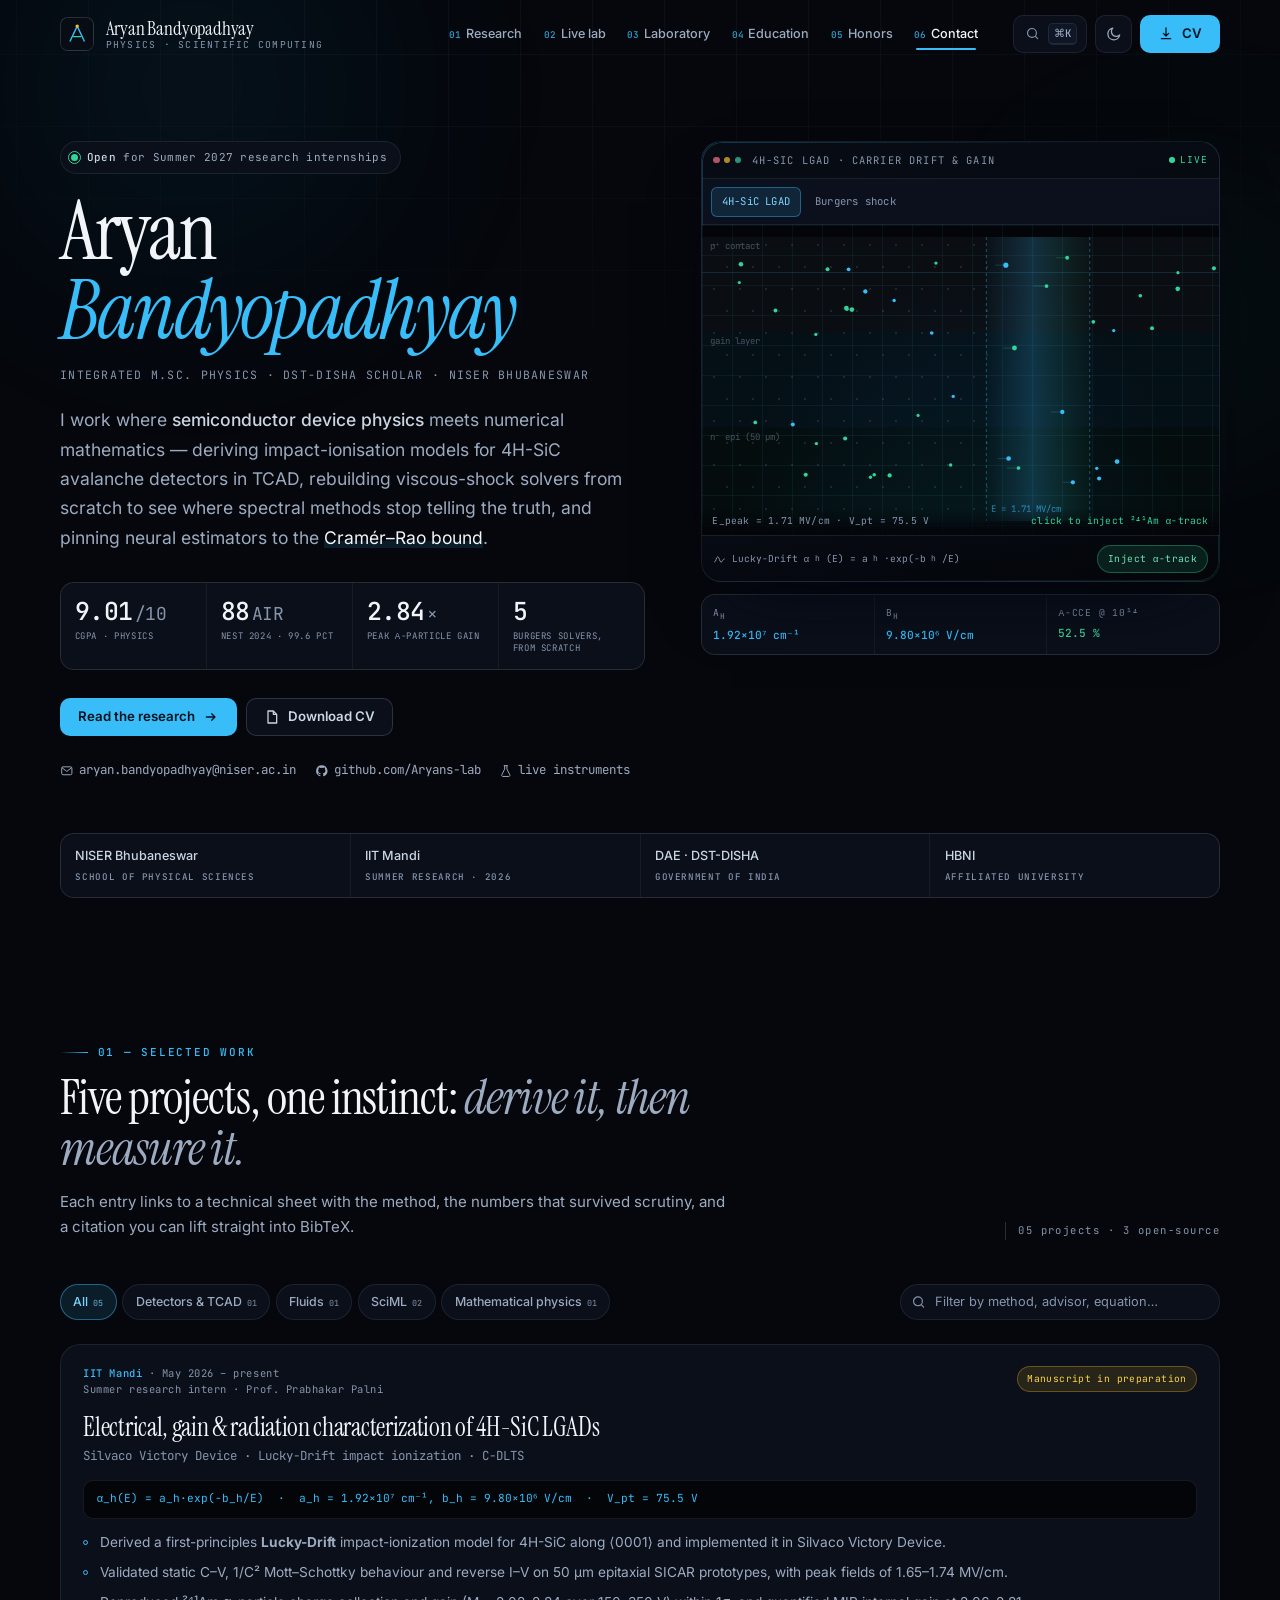
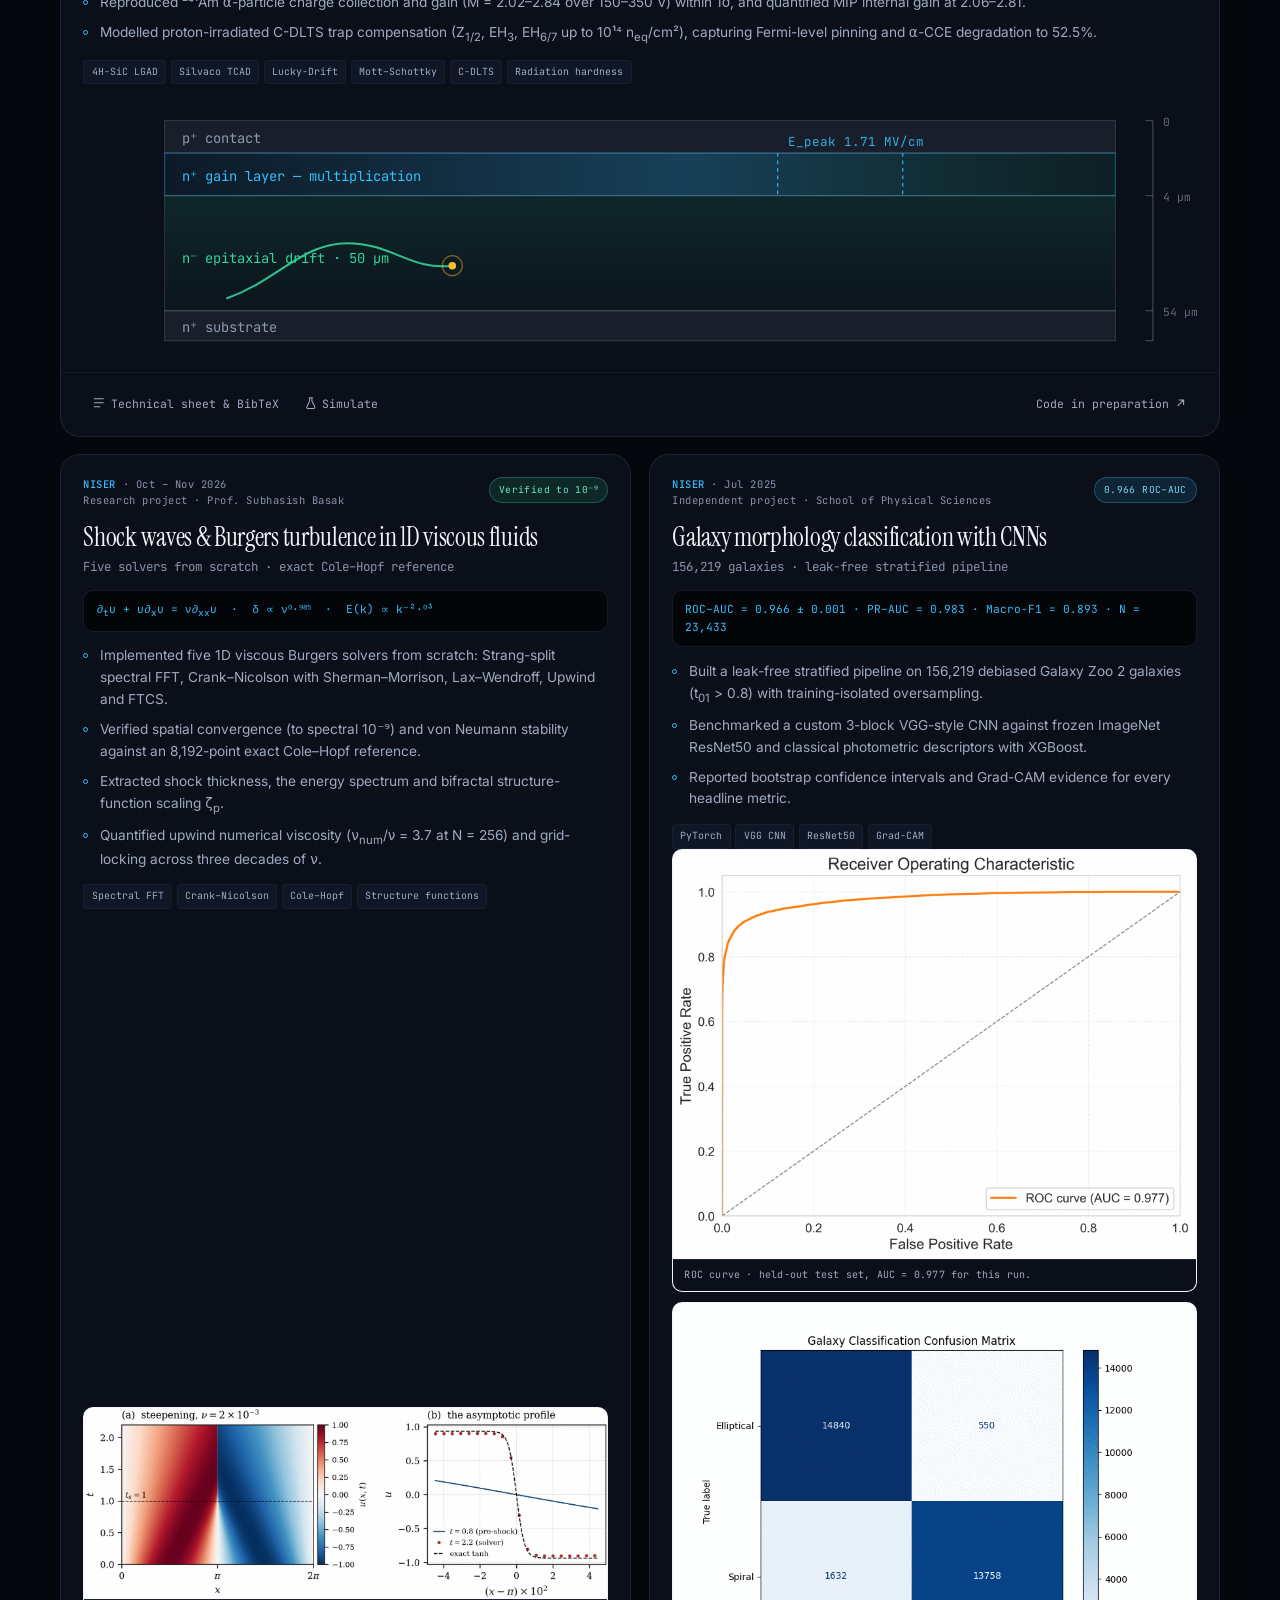
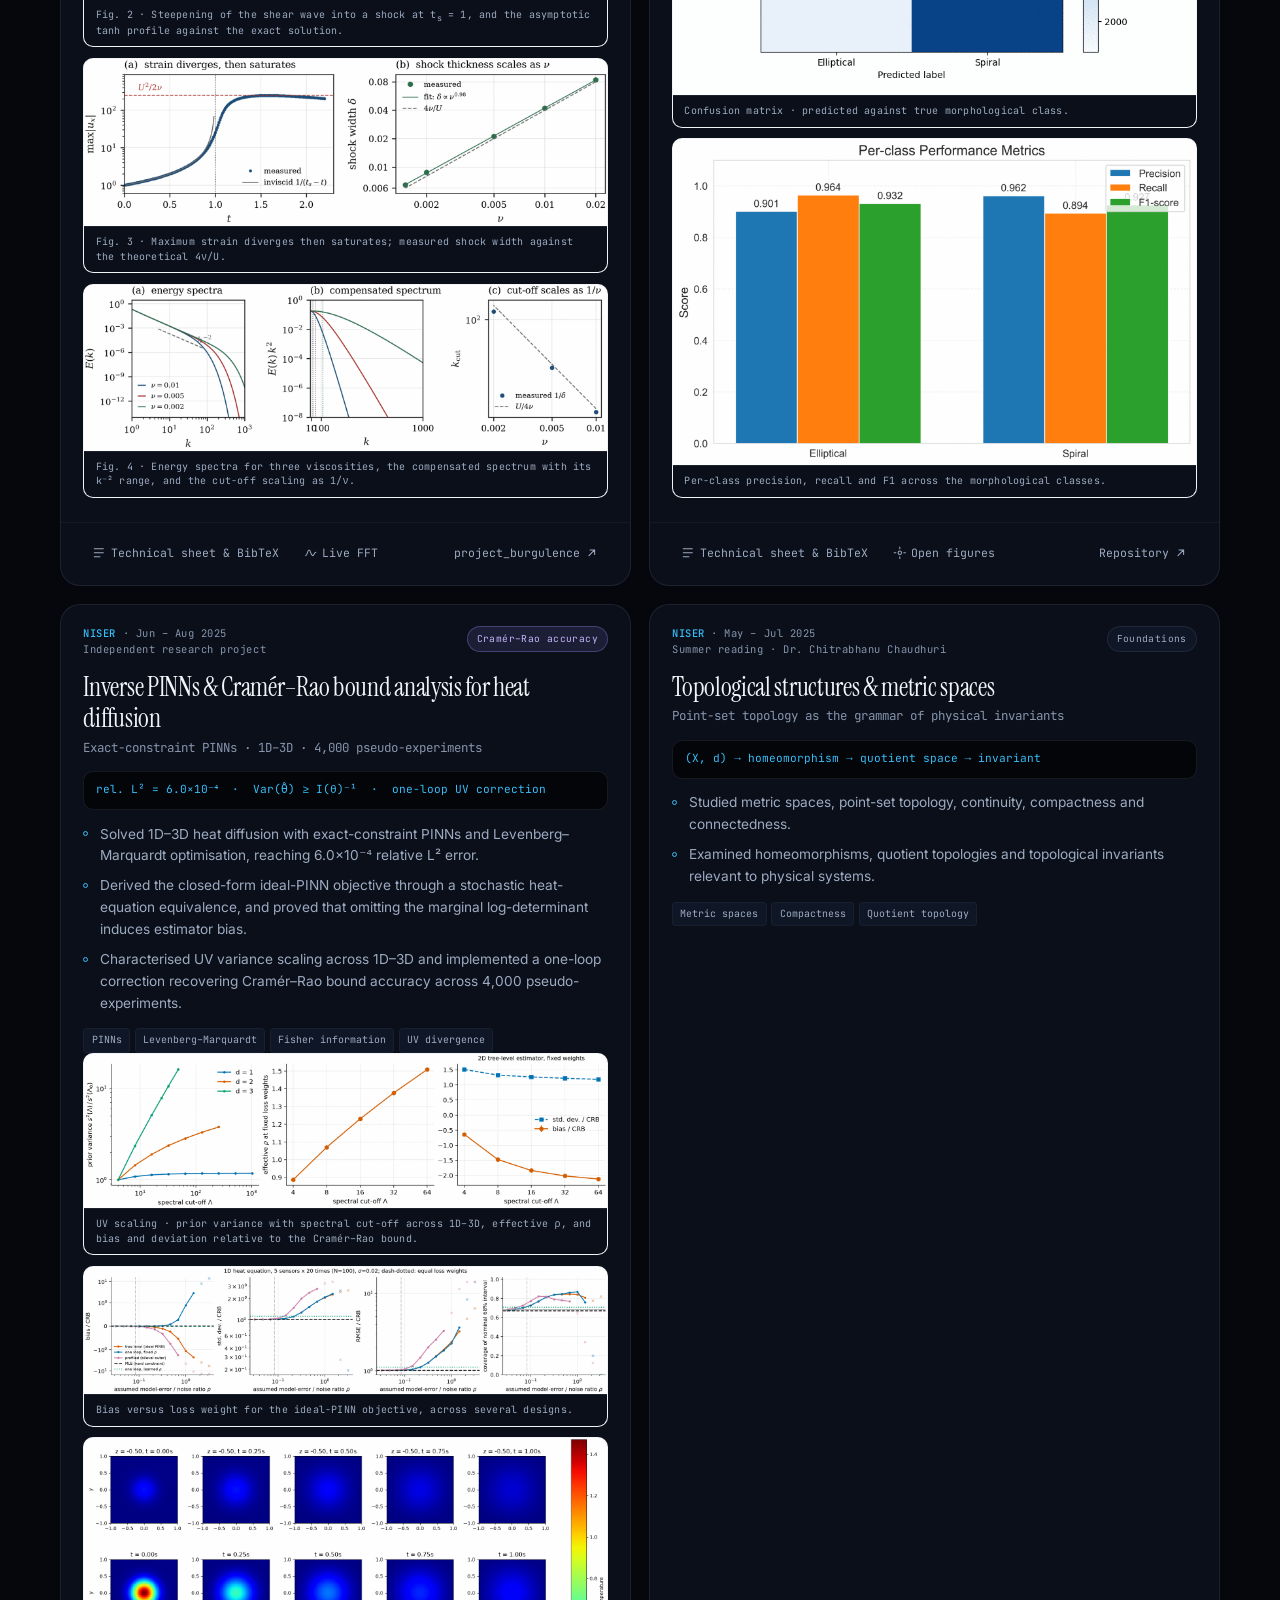
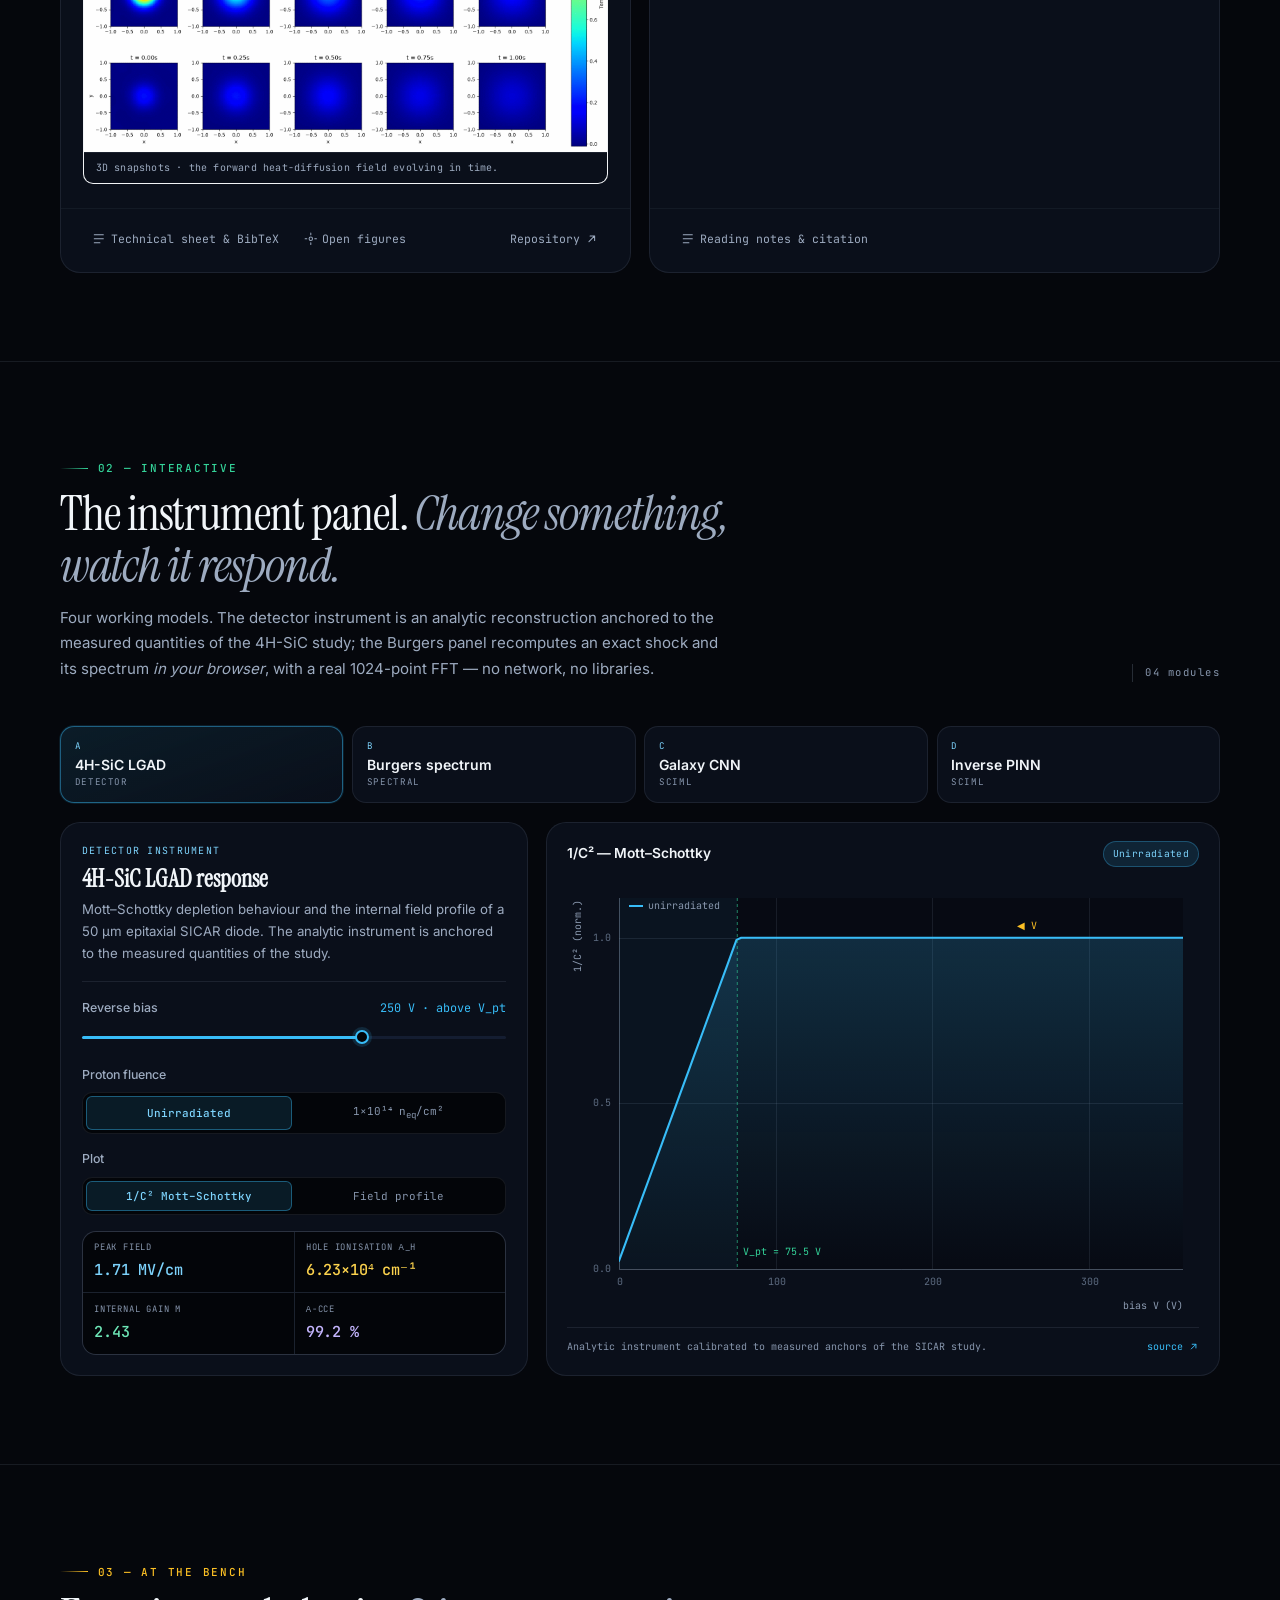
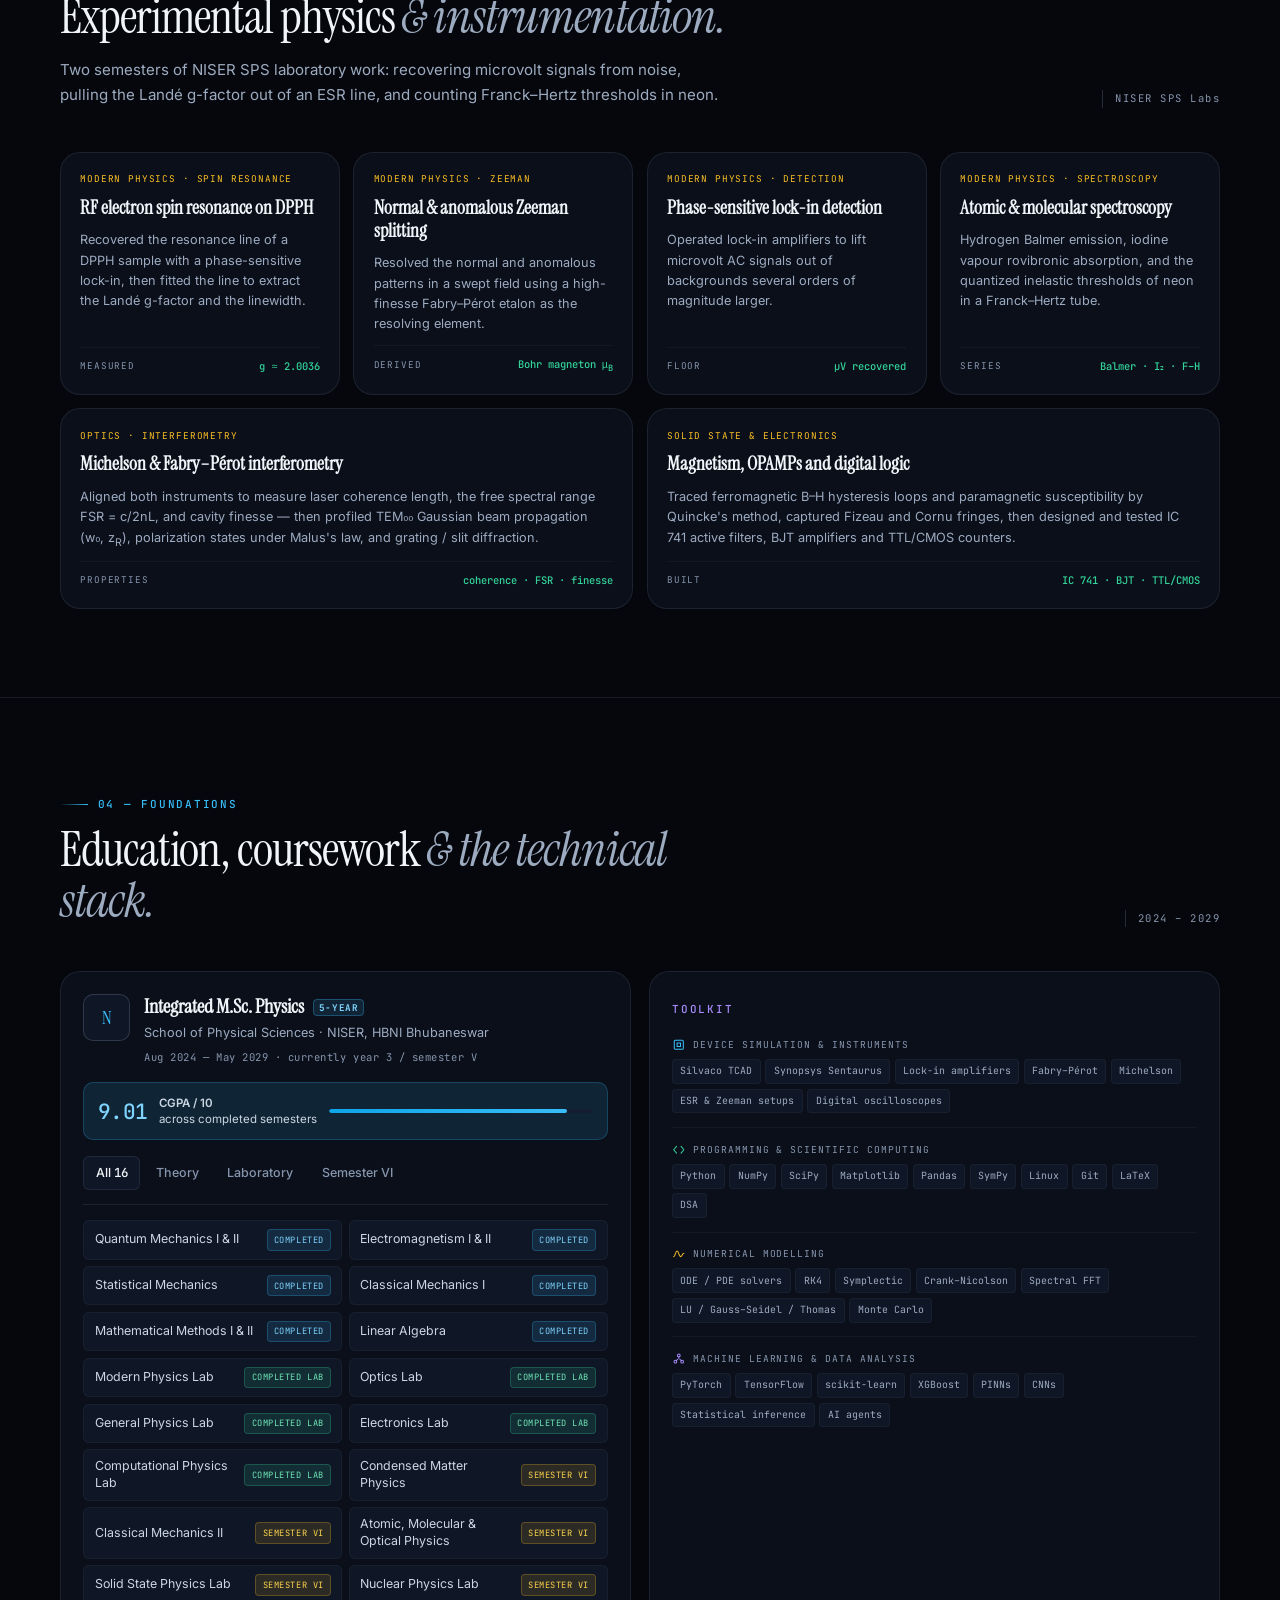
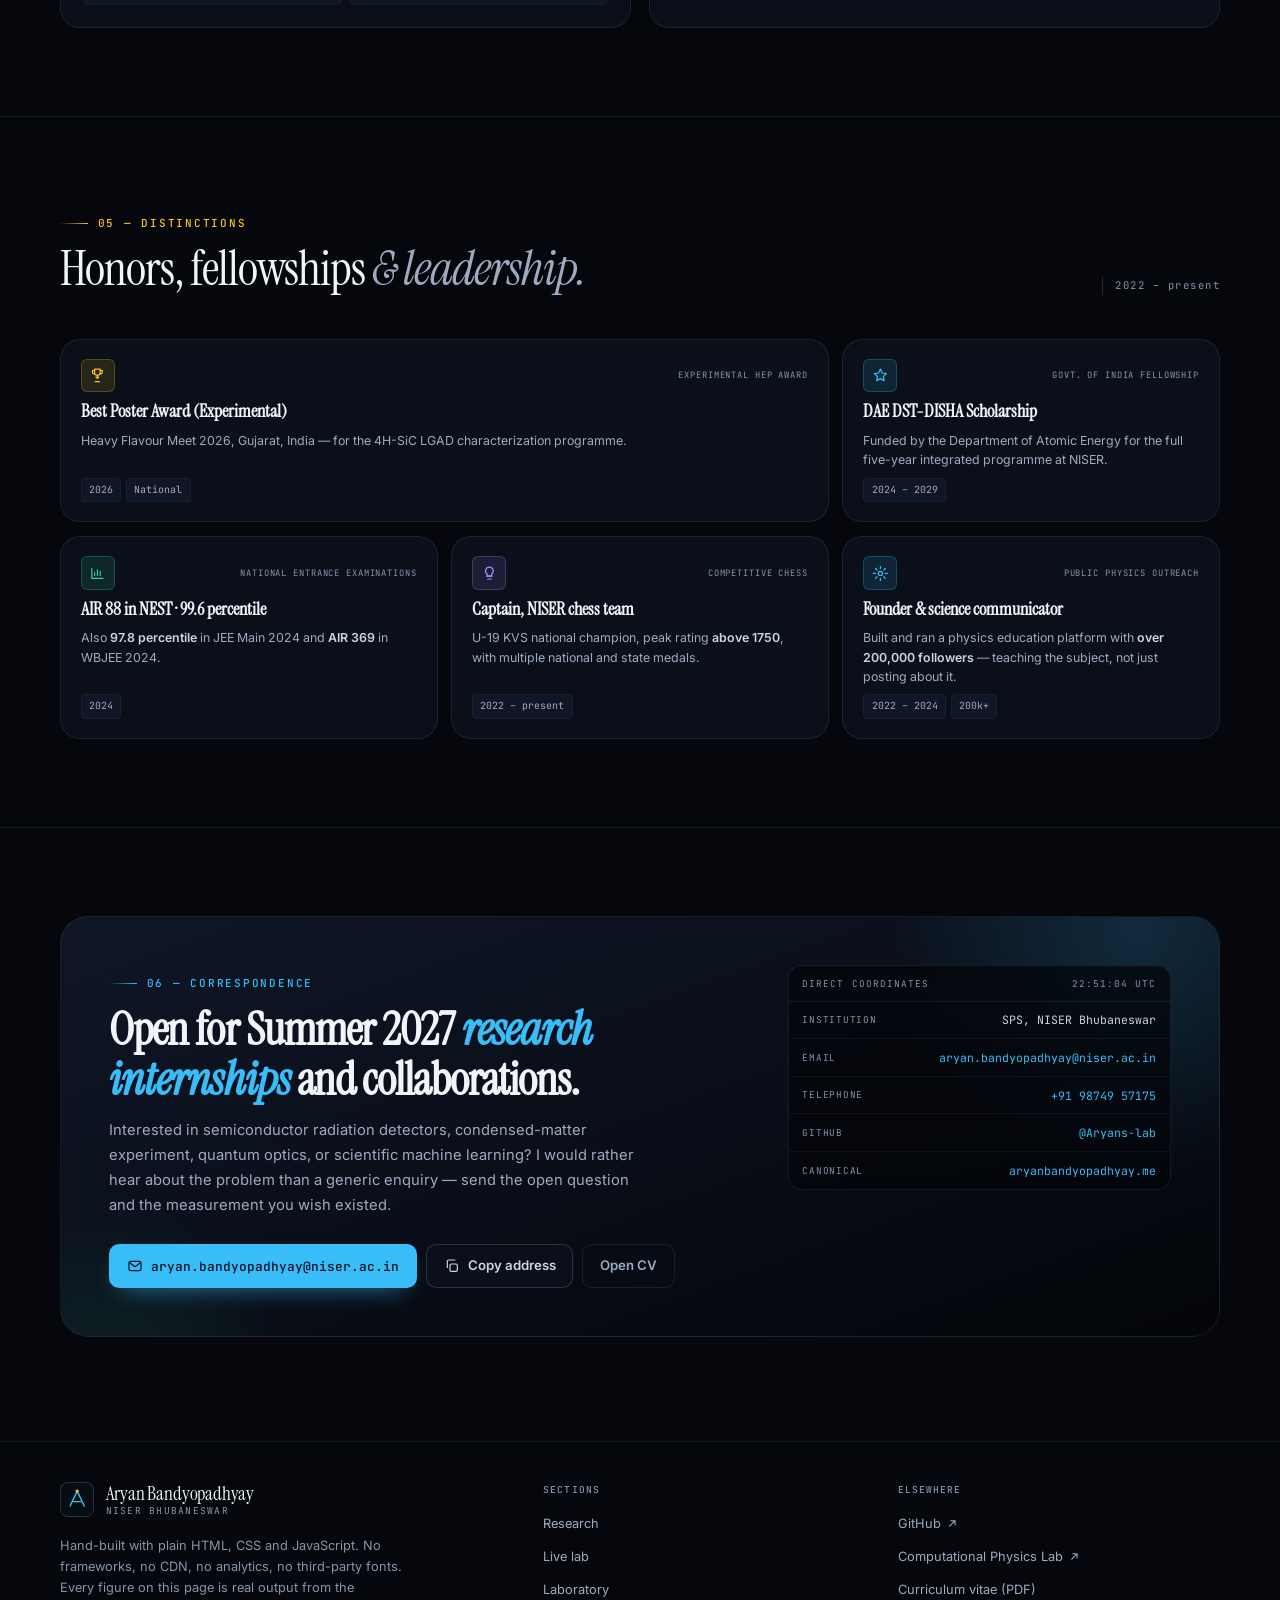
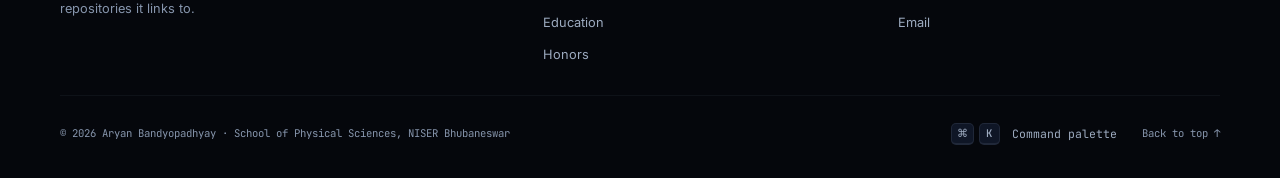
==== commit 52bc93d1: "Align theme-color with the supplied web manifest Set meta[name=theme-color] and its JS counterpart t" ====
--- a/index.html
+++ b/index.html
@@ -8,7 +8,7 @@
   <meta name="description" content="Aryan Bandyopadhyay — DST-DISHA Scholar in Physics at NISER Bhubaneswar. Semiconductor radiation detectors (4H-SiC LGADs) in Silvaco TCAD, spectral solvers for Burgers turbulence, physics-informed neural networks, and experimental spectroscopy." />
   <meta name="author" content="Aryan Bandyopadhyay" />
   <meta name="robots" content="index, follow, max-image-preview:large, max-snippet:-1" />
-  <meta name="theme-color" content="#05070c" />
+  <meta name="theme-color" content="#060911" />
   <meta name="color-scheme" content="dark light" />
 
   <link rel="canonical" href="https://aryanbandyopadhyay.me/" />
